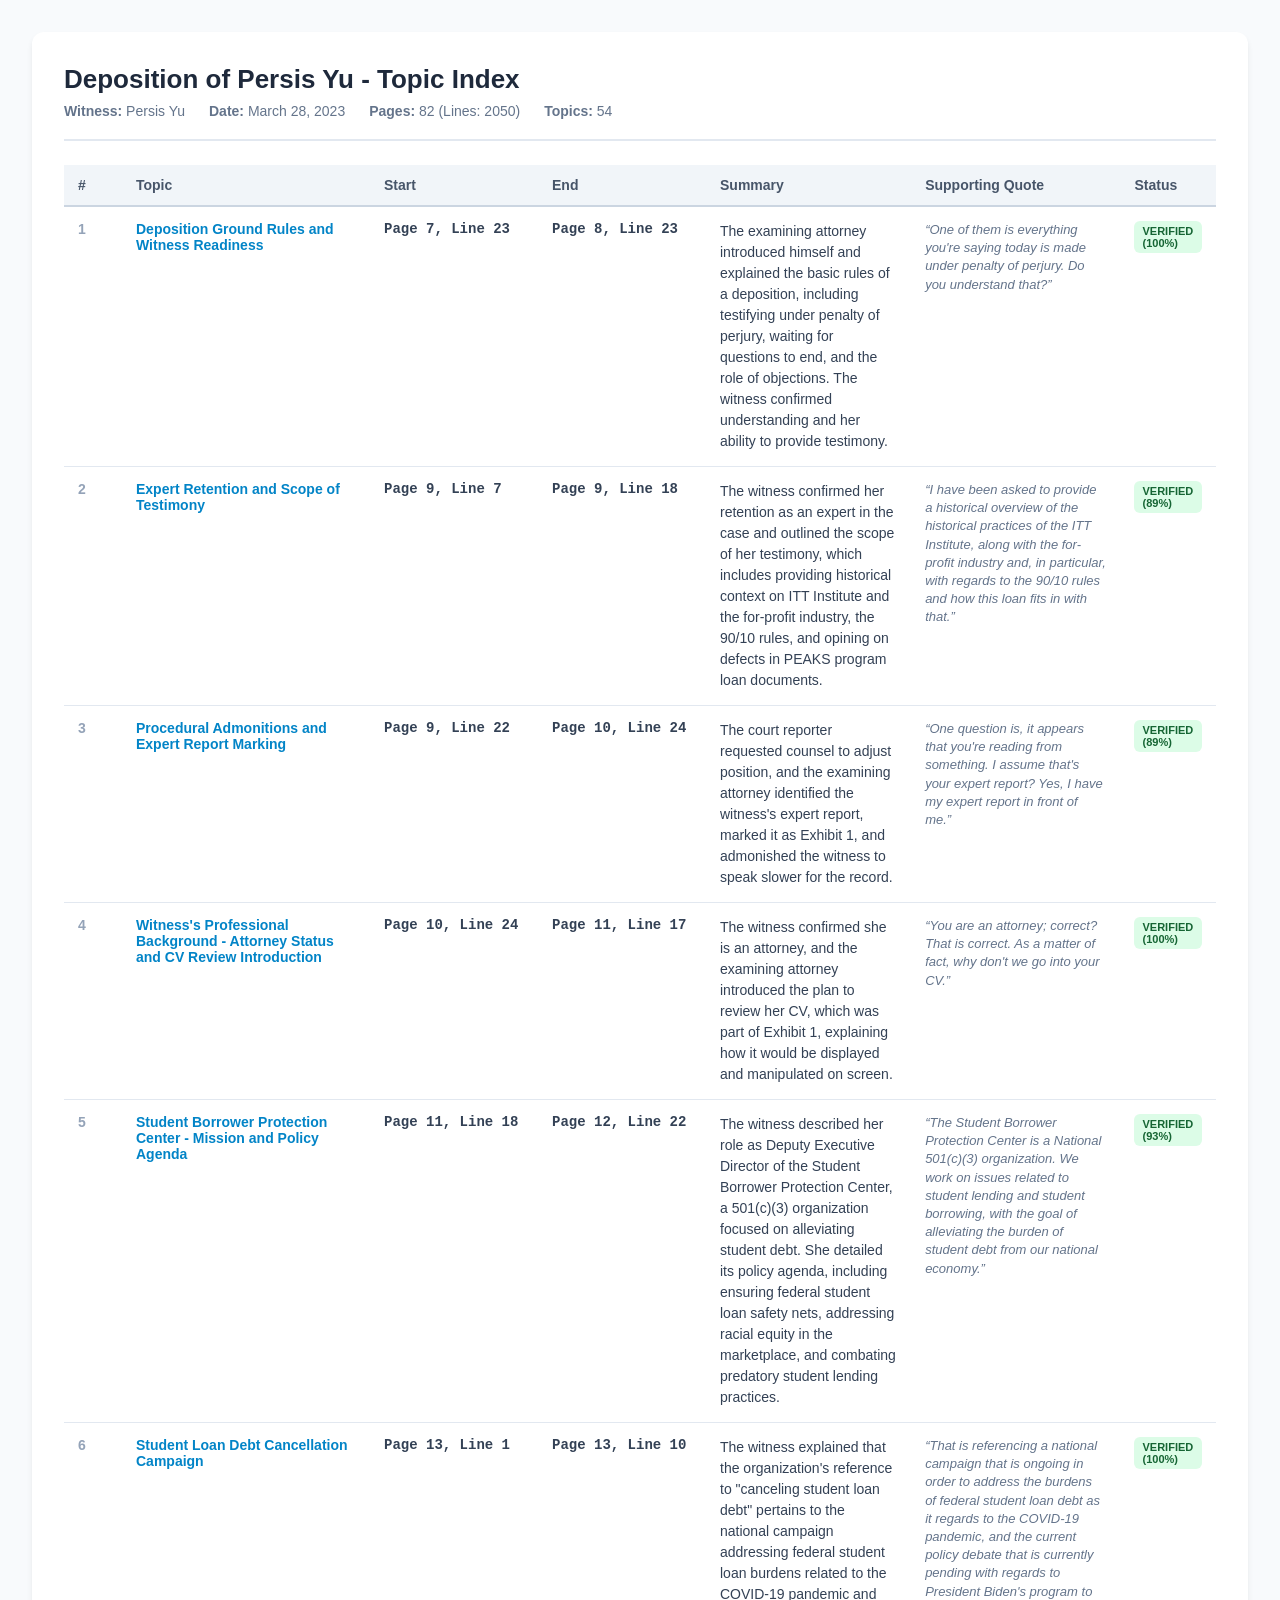
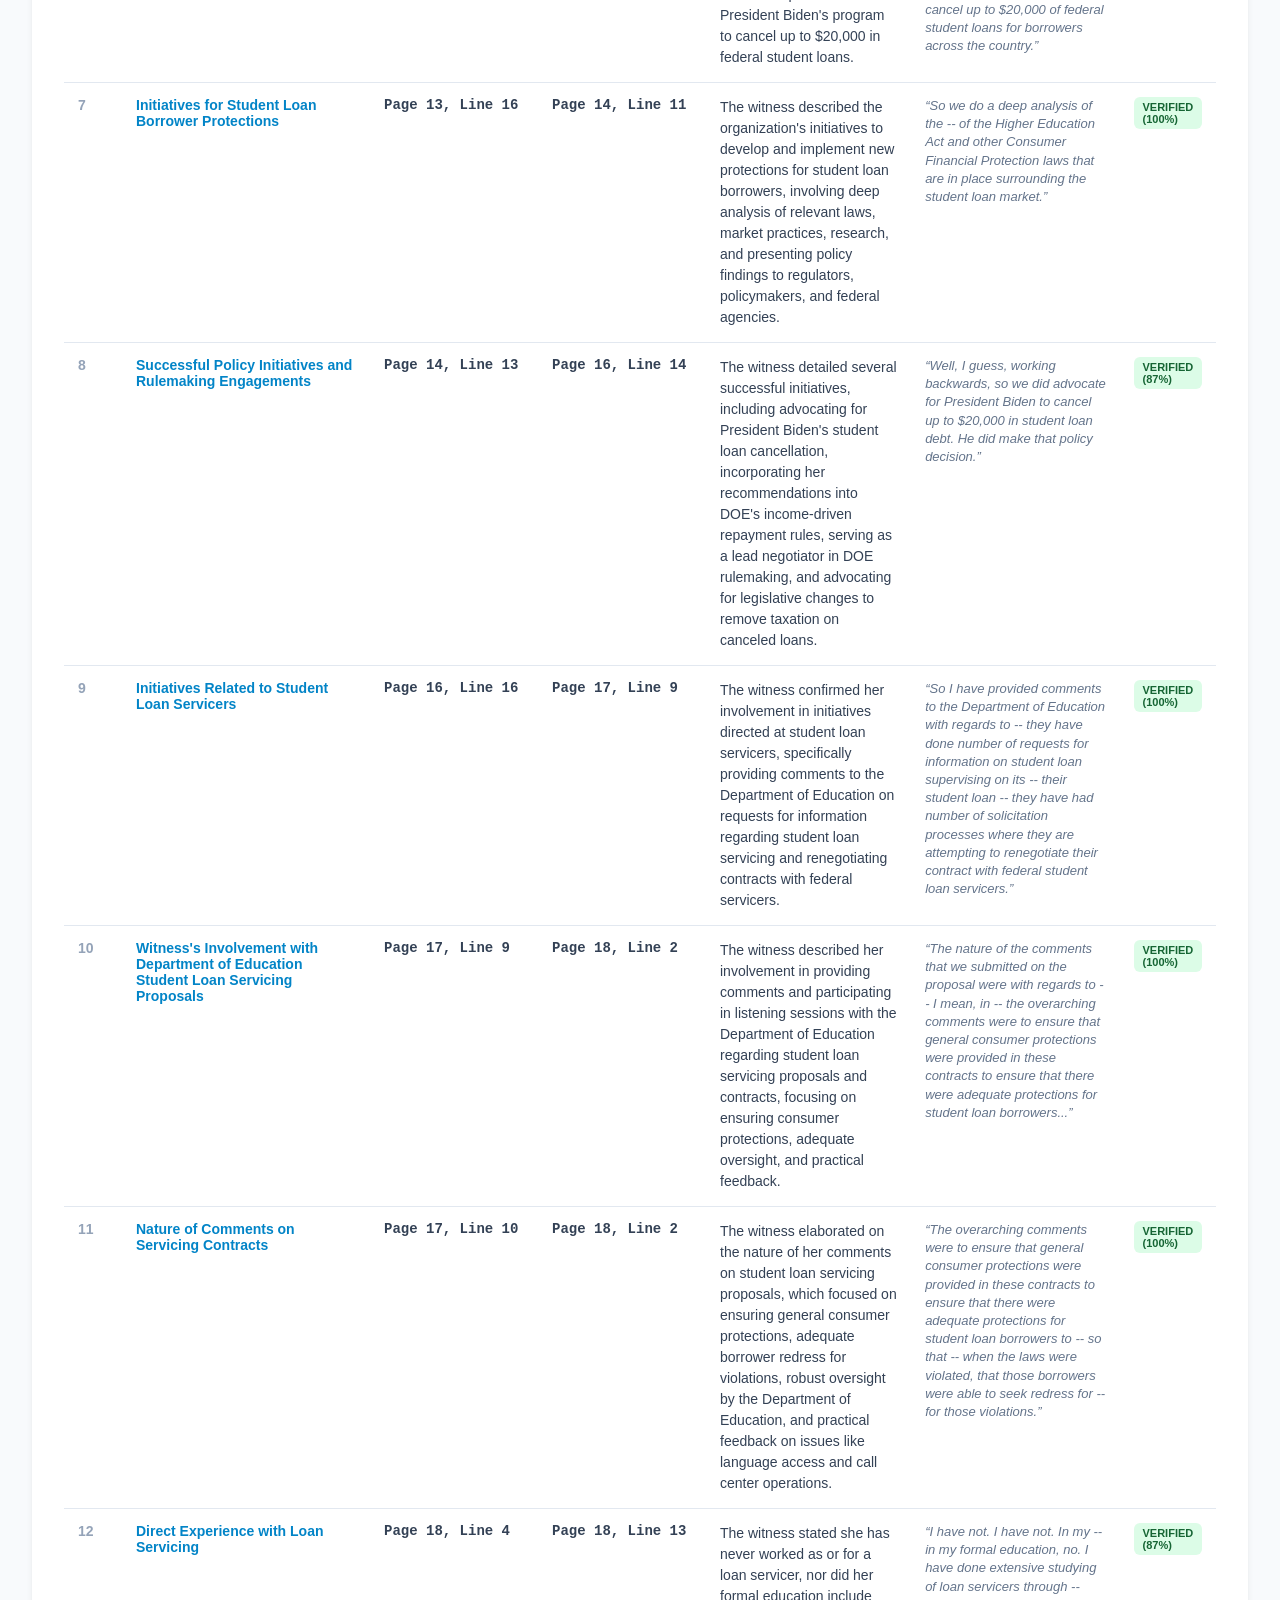
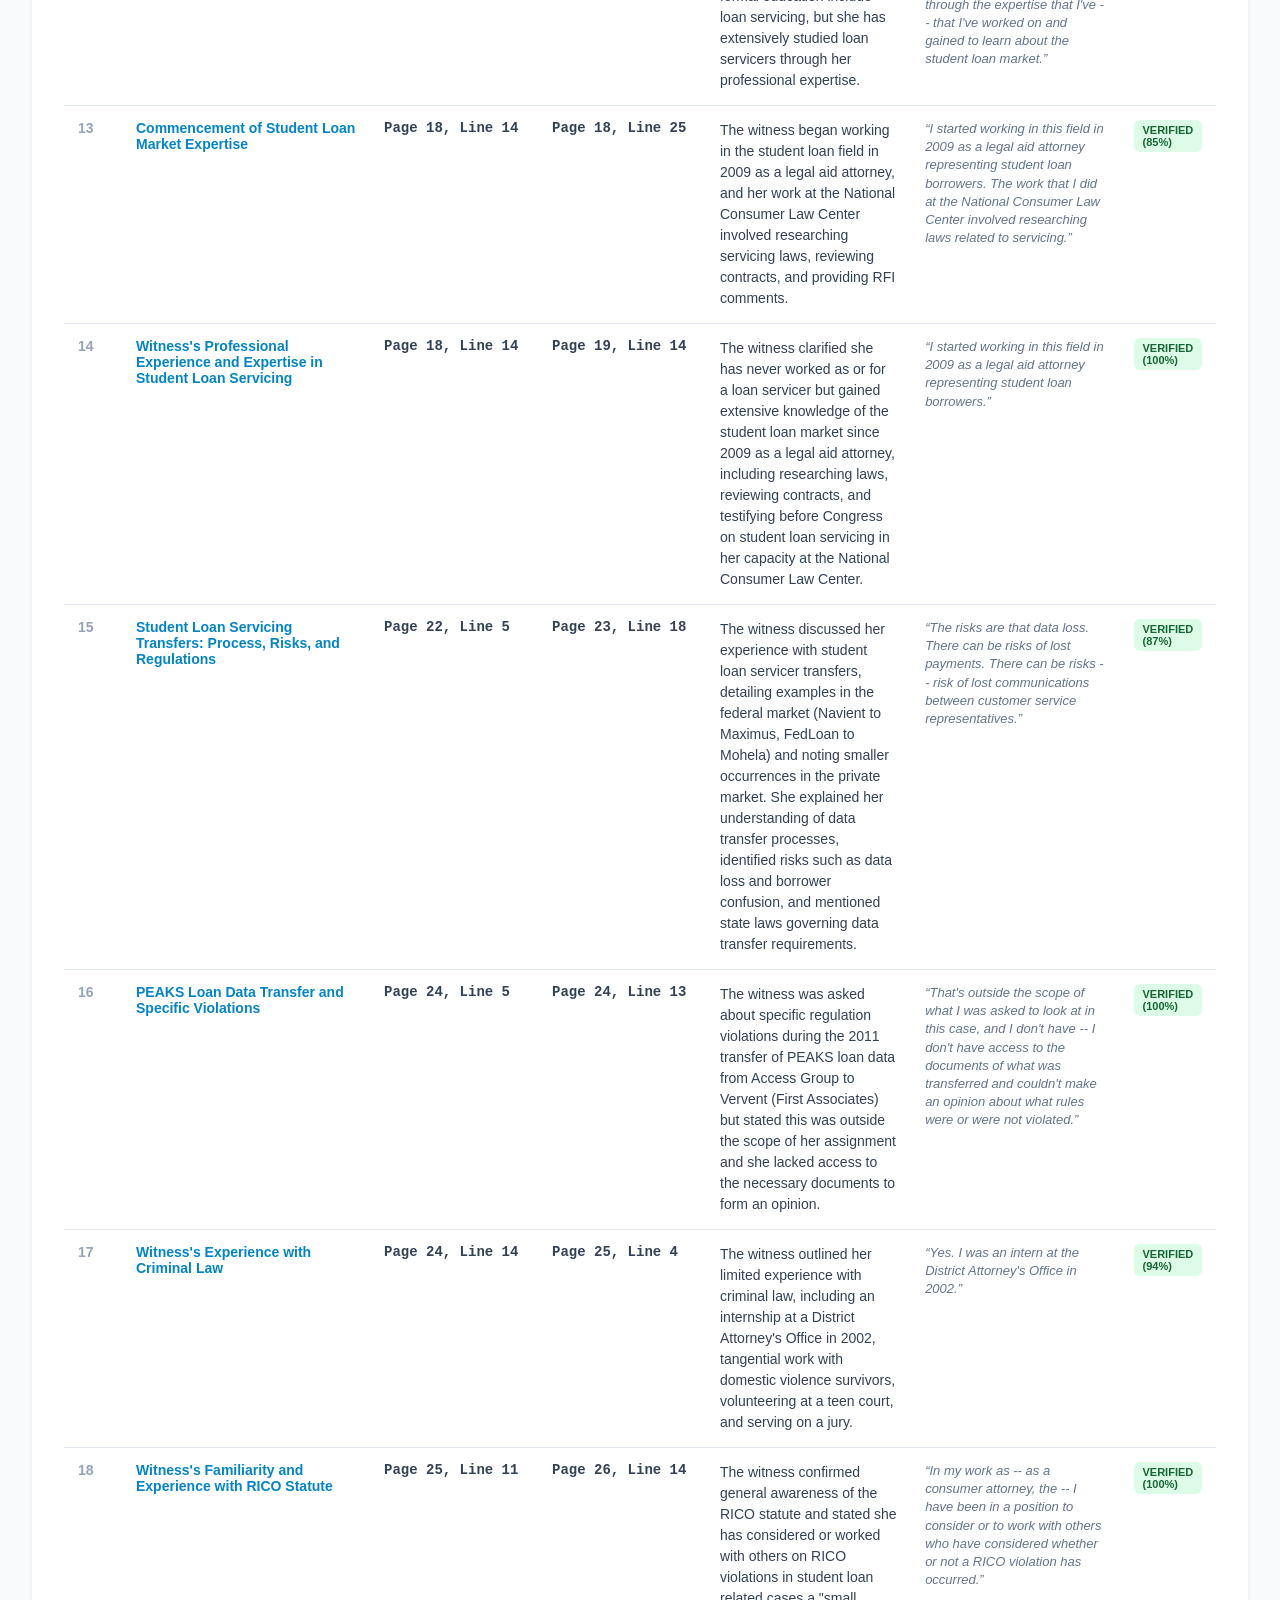
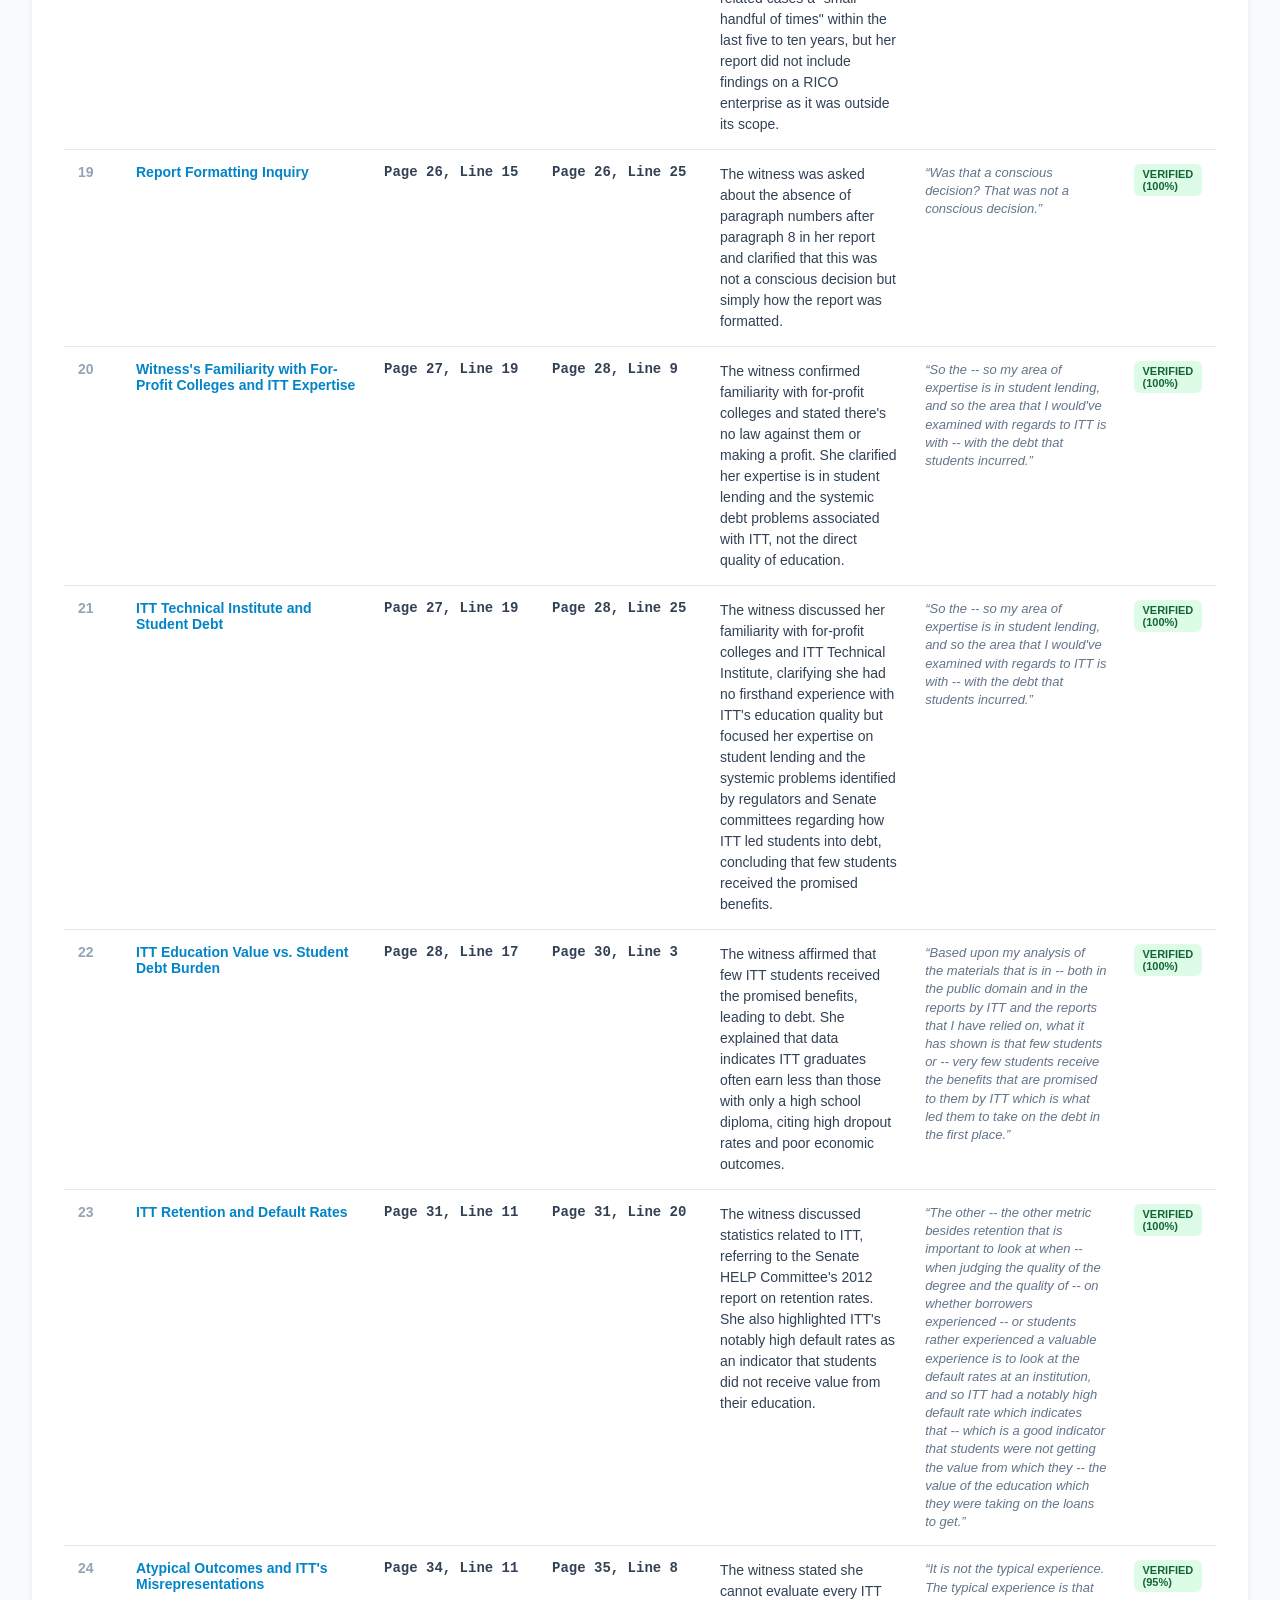
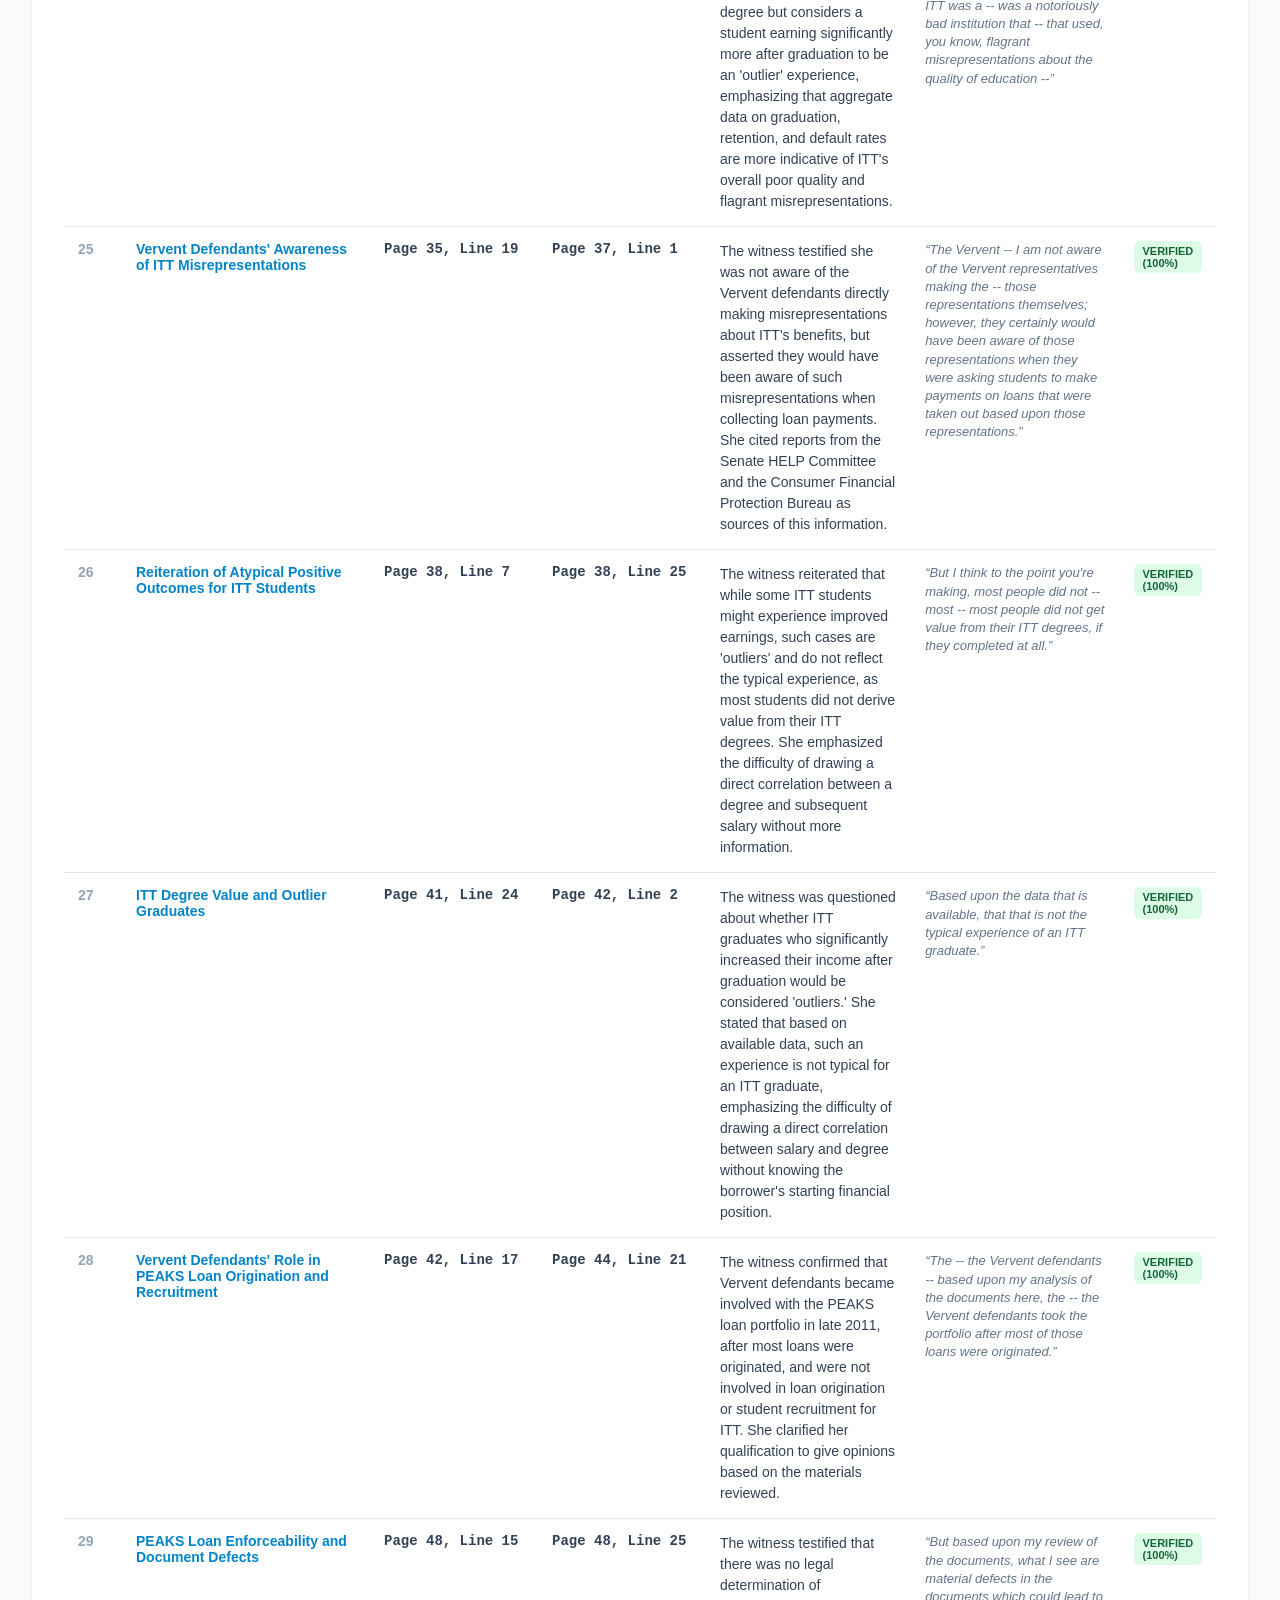
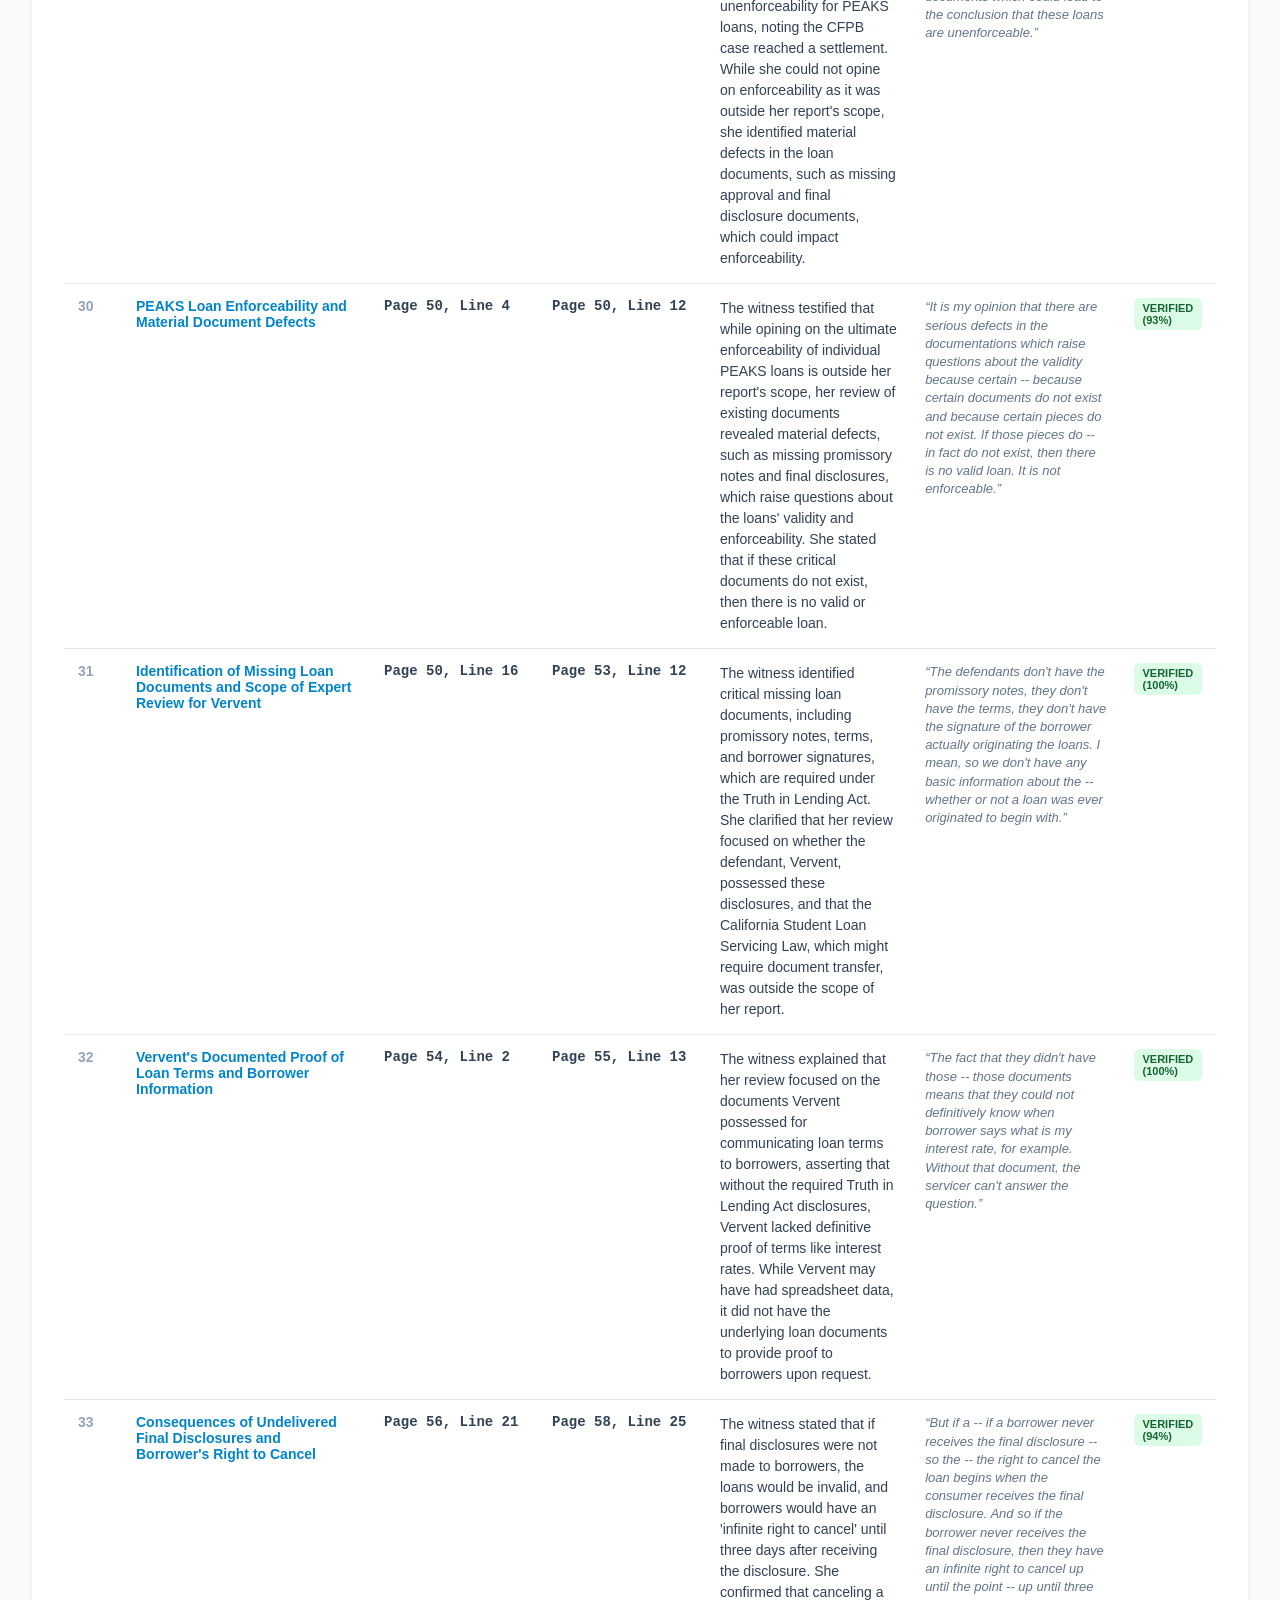
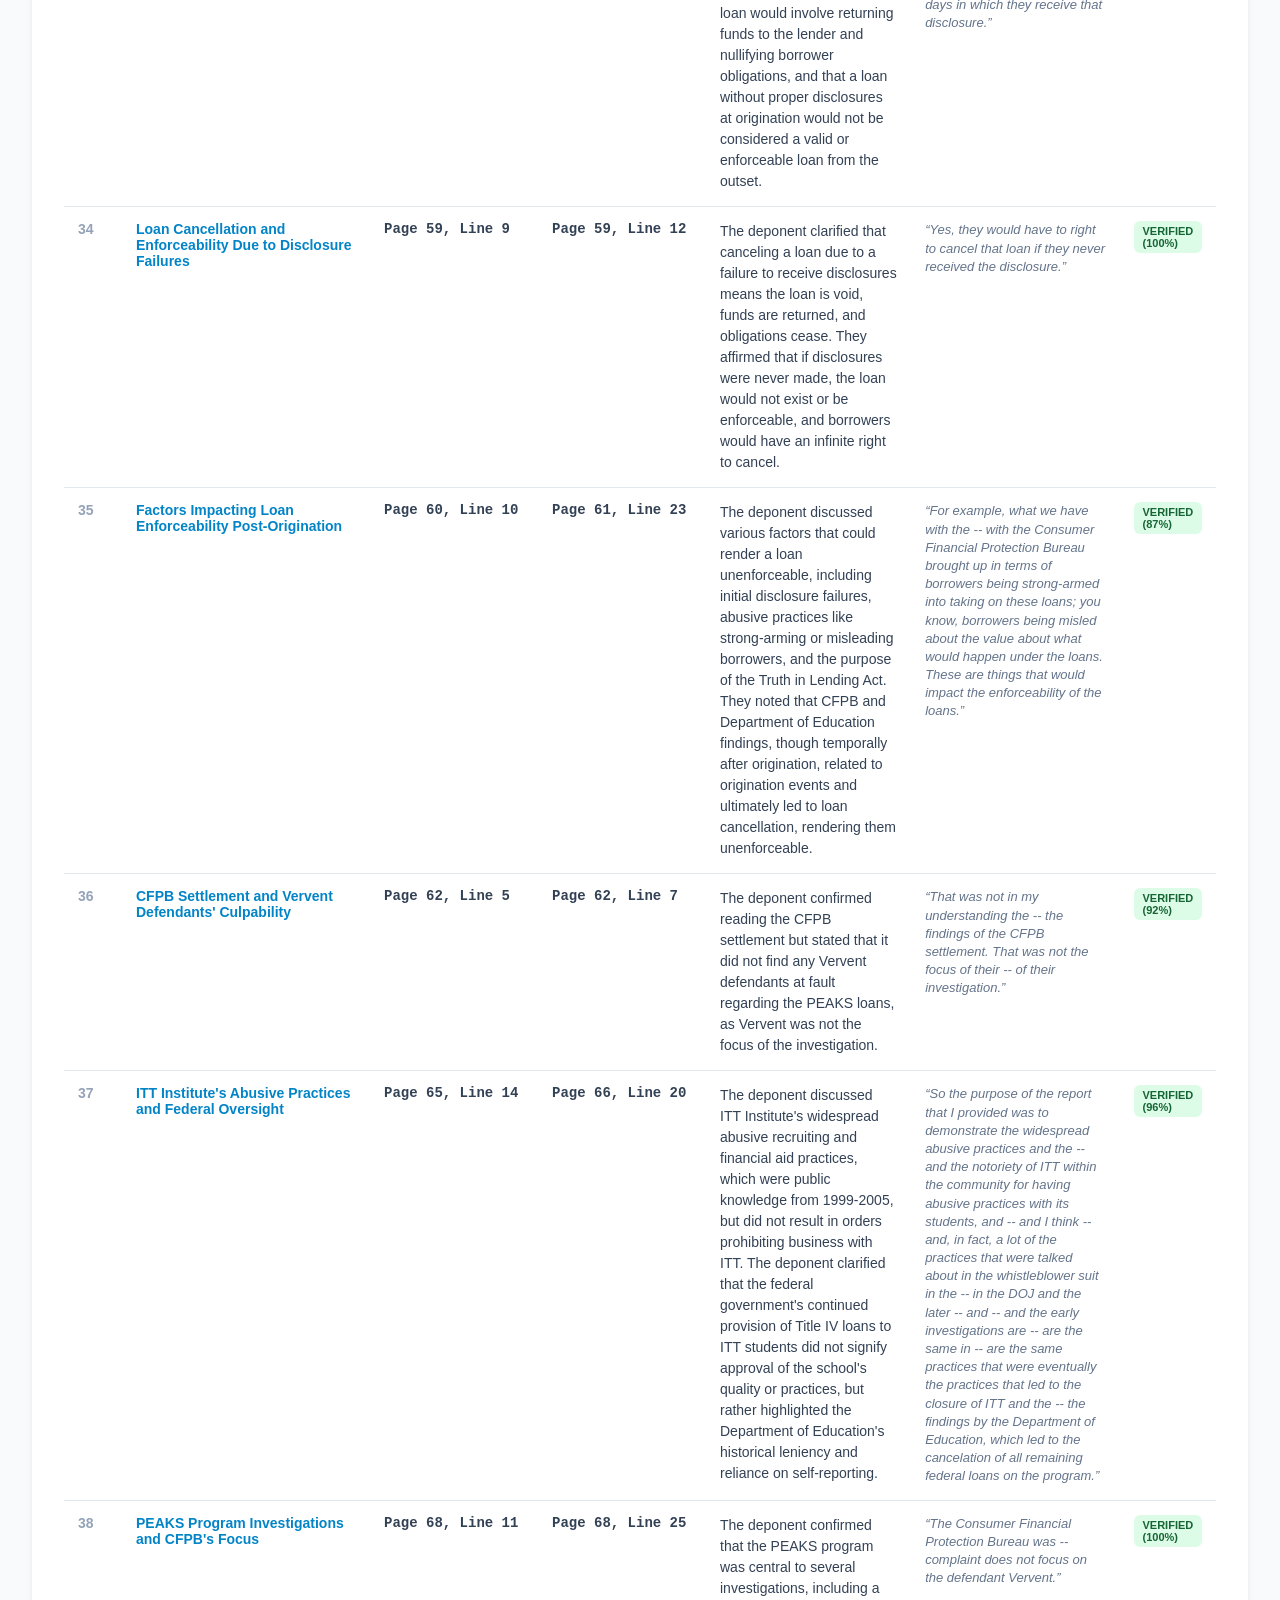
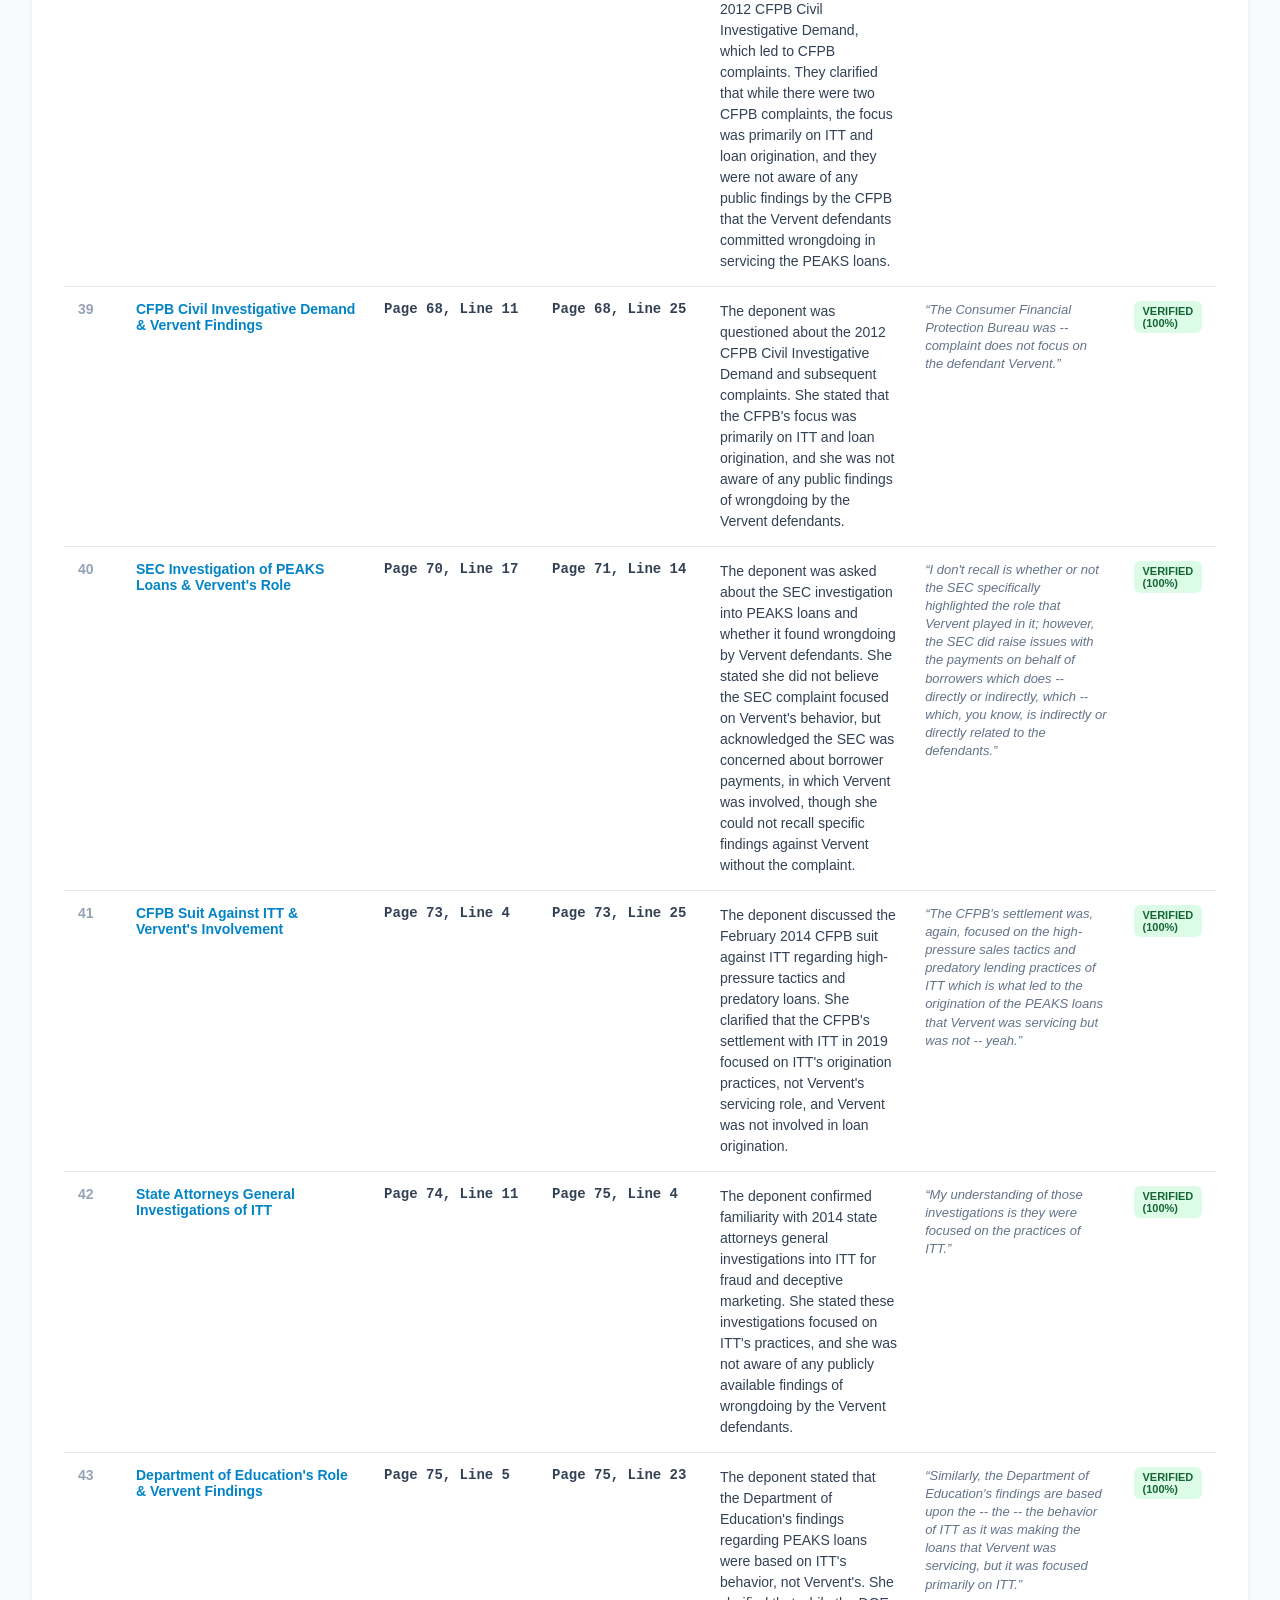
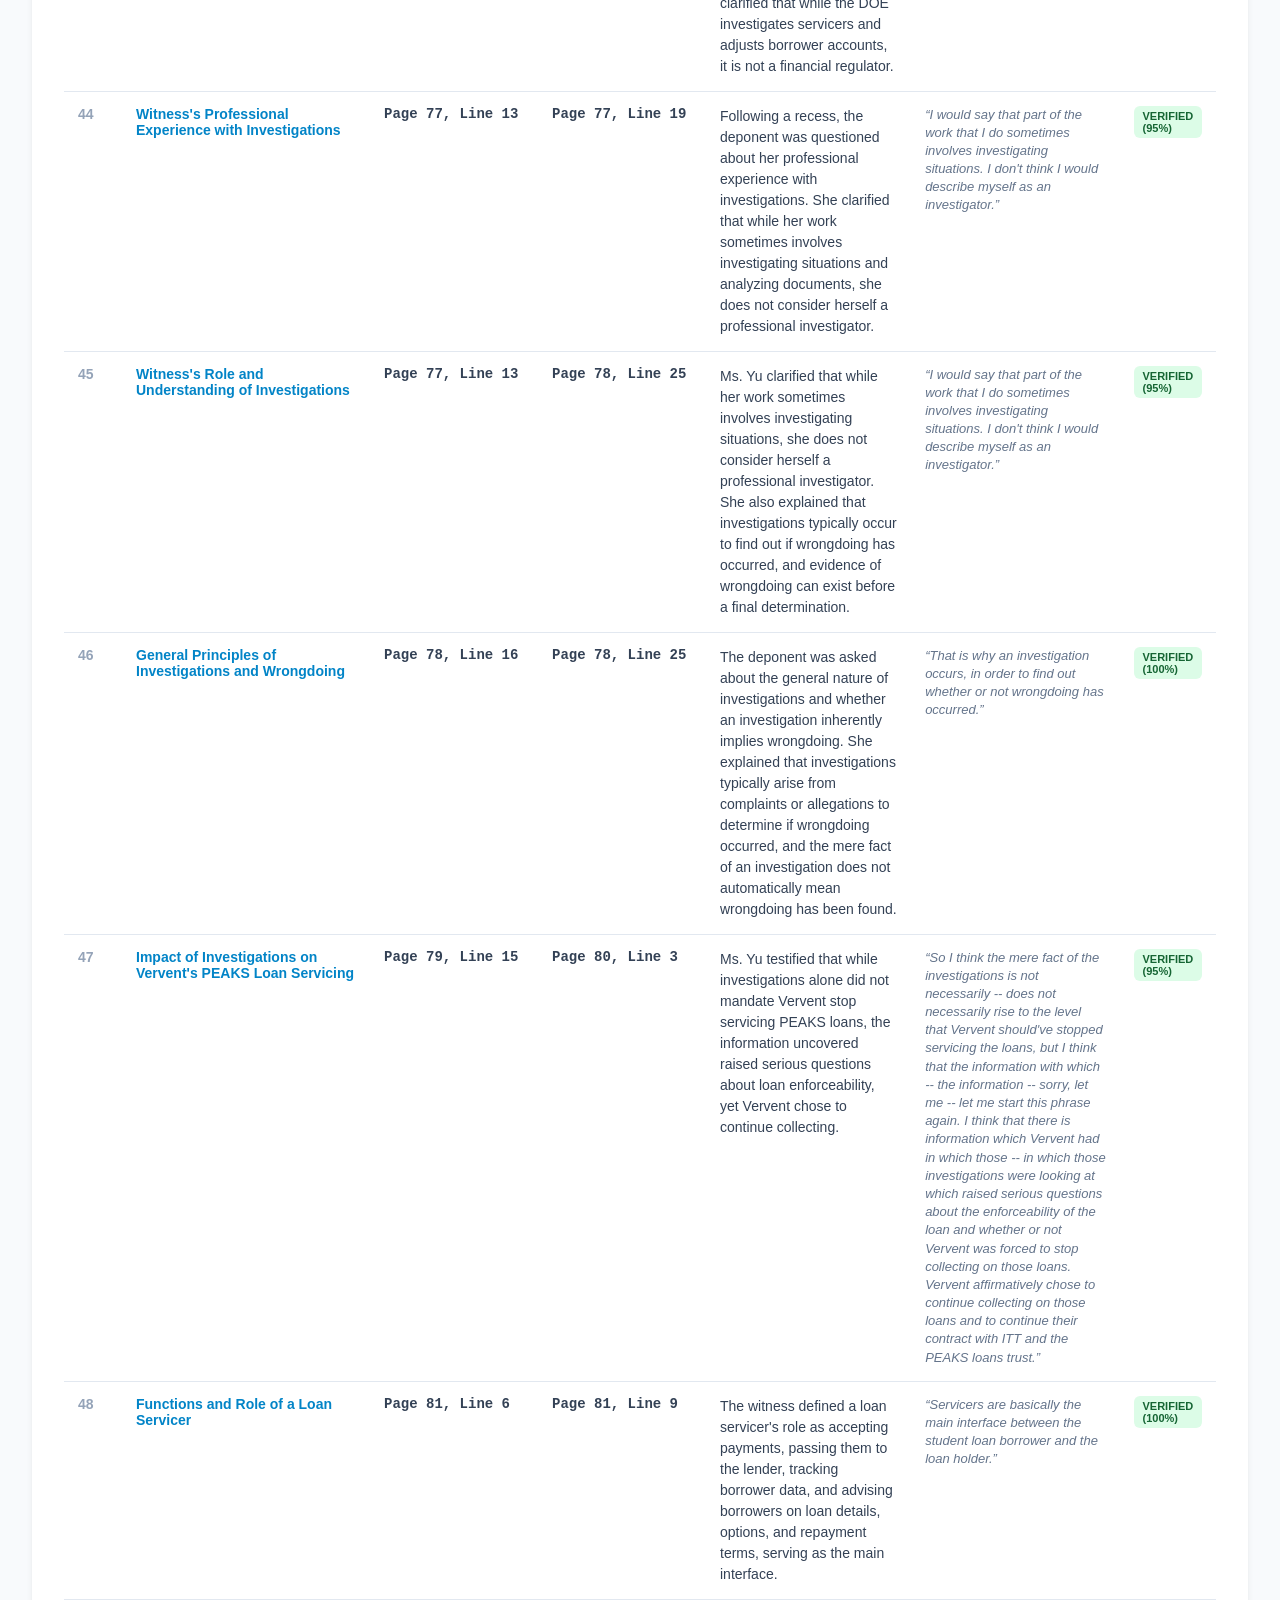
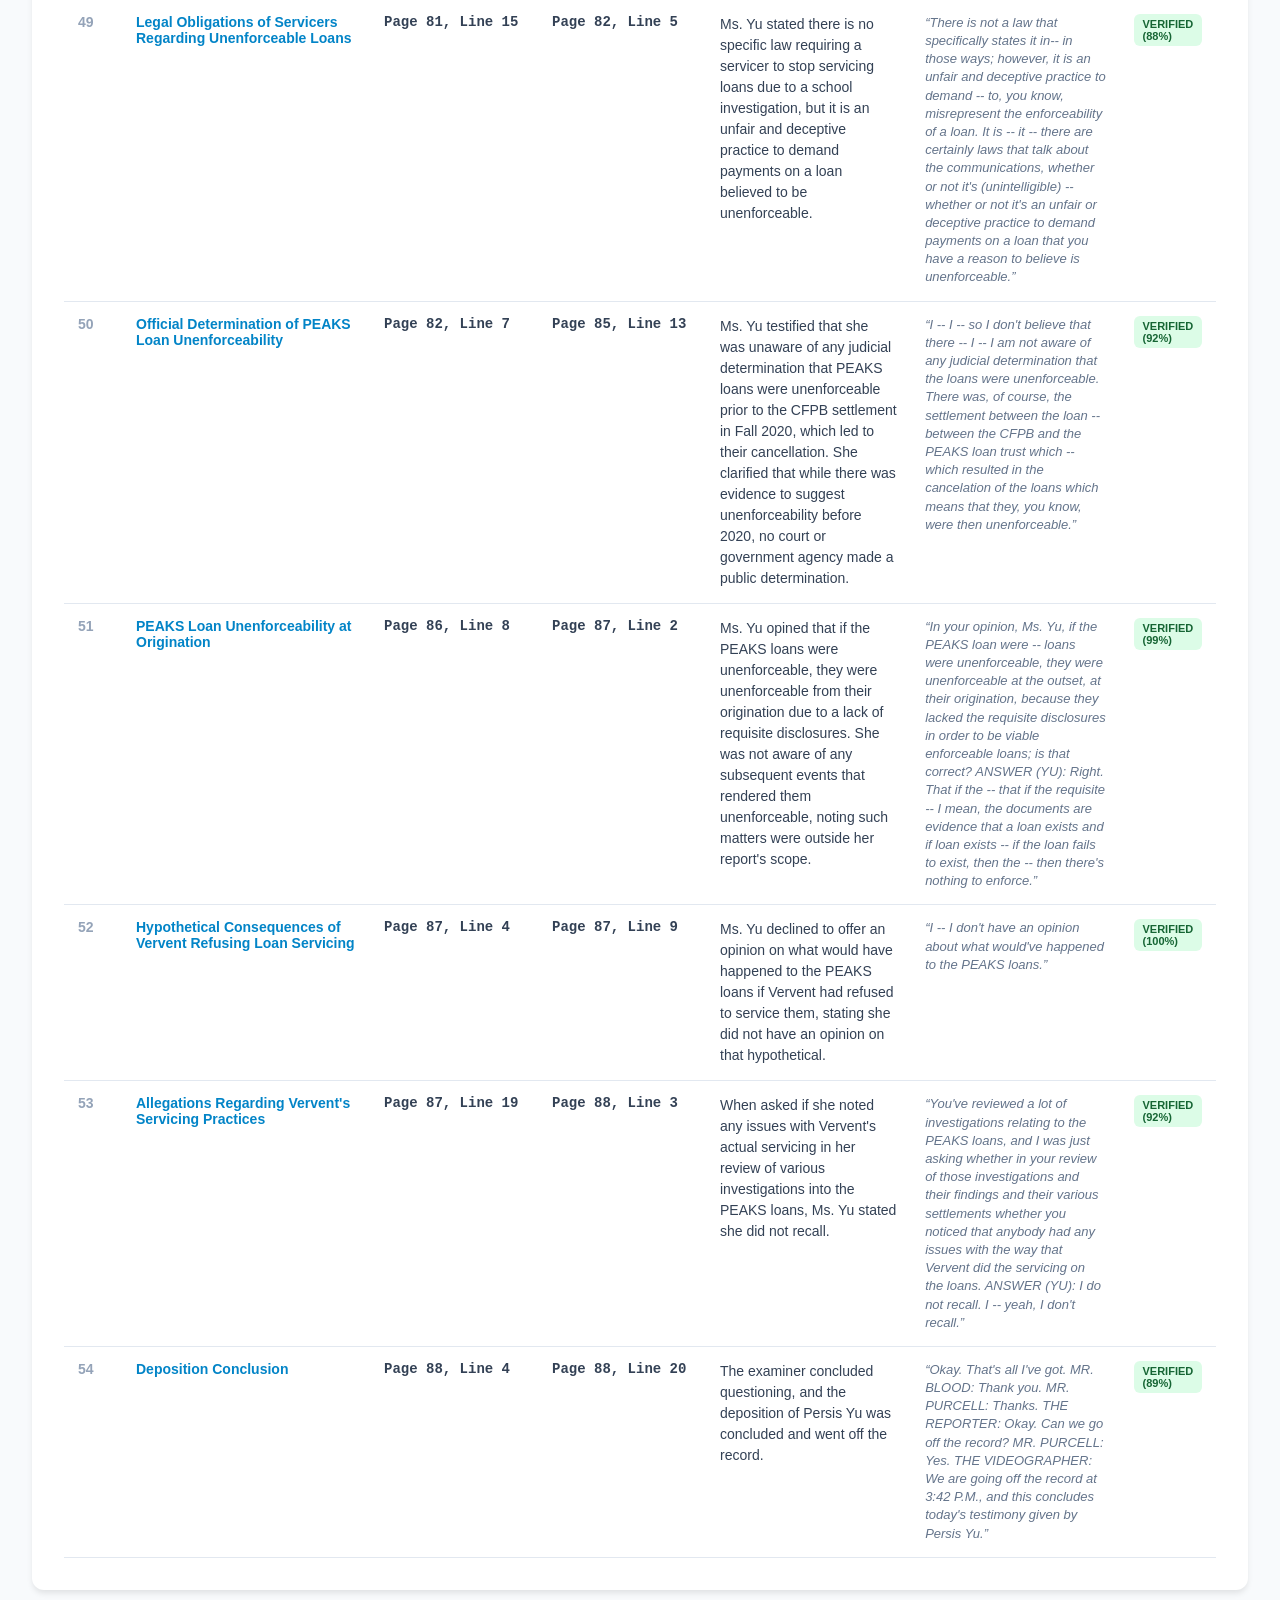
==== data/output/topic_index.html @ cbd12ea7 "feat(demo): add interactive web viewer, stability benchmark suite, and final documentation" ====
<!DOCTYPE html>
<html lang="en">
<head>
    <meta charset="UTF-8">
    <meta name="viewport" content="width=device-width, initial-scale=1.0">
    <title>Deposition of Persis Yu - Topic Index - Pinpo</title>
    <style>
        body {
            font-family: -apple-system, BlinkMacSystemFont, "Segoe UI", Roboto, Helvetica, Arial, sans-serif;
            background-color: #f8fafc;
            color: #0f172a;
            margin: 0;
            padding: 32px;
        }
        .container {
            max-width: 1300px;
            margin: 0 auto;
            background: #ffffff;
            padding: 32px;
            border-radius: 12px;
            box-shadow: 0 4px 6px -1px rgb(0 0 0 / 0.1);
        }
        header {
            border-bottom: 2px solid #e2e8f0;
            padding-bottom: 20px;
            margin-bottom: 24px;
        }
        h1 {
            margin: 0 0 8px 0;
            font-size: 26px;
            color: #1e293b;
        }
        .meta-bar {
            display: flex;
            gap: 24px;
            font-size: 14px;
            color: #64748b;
        }
        table {
            width: 100%;
            border-collapse: collapse;
            font-size: 14px;
            margin-top: 16px;
        }
        th {
            background: #f1f5f9;
            text-align: left;
            padding: 12px 14px;
            font-weight: 600;
            color: #475569;
            border-bottom: 2px solid #cbd5e1;
        }
        td {
            padding: 14px;
            border-bottom: 1px solid #e2e8f0;
            vertical-align: top;
        }
        tr:hover td {
            background-color: #f8fafc;
        }
        .num { color: #94a3b8; font-weight: bold; width: 30px; }
        .topic-name { color: #0284c7; width: 220px; }
        .coord { font-family: monospace; font-weight: 600; color: #334155; width: 140px; white-space: nowrap; }
        .summary { color: #334155; line-height: 1.5; }
        .quote { color: #64748b; font-style: italic; font-size: 13px; line-height: 1.4; }
        .badge {
            display: inline-block;
            padding: 4px 8px;
            border-radius: 6px;
            font-size: 11px;
            font-weight: 600;
            text-transform: uppercase;
        }
        .badge-verified { background: #dcfce7; color: #166534; }
        .badge-unverified { background: #fef3c7; color: #92400e; }
    </style>
</head>
<body>
    <div class="container">
        <header>
            <h1>Deposition of Persis Yu - Topic Index</h1>
            <div class="meta-bar">
                <div><strong>Witness:</strong> Persis Yu</div>
                <div><strong>Date:</strong> March 28, 2023</div>
                <div><strong>Pages:</strong> 82 (Lines: 2050)</div>
                <div><strong>Topics:</strong> 54</div>
            </div>
        </header>

        <table>
            <thead>
                <tr>
                    <th>#</th>
                    <th>Topic</th>
                    <th>Start</th>
                    <th>End</th>
                    <th>Summary</th>
                    <th>Supporting Quote</th>
                    <th>Status</th>
                </tr>
            </thead>
            <tbody>
                
            <tr>
                <td class="num">1</td>
                <td class="topic-name"><strong>Deposition Ground Rules and Witness Readiness</strong></td>
                <td class="coord">Page 7, Line 23</td>
                <td class="coord">Page 8, Line 23</td>
                <td class="summary">The examining attorney introduced himself and explained the basic rules of a deposition, including testifying under penalty of perjury, waiting for questions to end, and the role of objections. The witness confirmed understanding and her ability to provide testimony.</td>
                <td class="quote">“One of them is everything you're saying today is made under penalty of perjury. Do you understand that?”</td>
                <td><span class="badge badge-verified">Verified (100%)</span></td>
            </tr>
            
            <tr>
                <td class="num">2</td>
                <td class="topic-name"><strong>Expert Retention and Scope of Testimony</strong></td>
                <td class="coord">Page 9, Line 7</td>
                <td class="coord">Page 9, Line 18</td>
                <td class="summary">The witness confirmed her retention as an expert in the case and outlined the scope of her testimony, which includes providing historical context on ITT Institute and the for-profit industry, the 90/10 rules, and opining on defects in PEAKS program loan documents.</td>
                <td class="quote">“I have been asked to provide a historical overview of the historical practices of the ITT Institute, along with the for-profit industry and, in particular, with regards to the 90/10 rules and how this loan fits in with that.”</td>
                <td><span class="badge badge-verified">Verified (89%)</span></td>
            </tr>
            
            <tr>
                <td class="num">3</td>
                <td class="topic-name"><strong>Procedural Admonitions and Expert Report Marking</strong></td>
                <td class="coord">Page 9, Line 22</td>
                <td class="coord">Page 10, Line 24</td>
                <td class="summary">The court reporter requested counsel to adjust position, and the examining attorney identified the witness's expert report, marked it as Exhibit 1, and admonished the witness to speak slower for the record.</td>
                <td class="quote">“One question is, it appears that you're reading from something. I assume that's your expert report? Yes, I have my expert report in front of me.”</td>
                <td><span class="badge badge-verified">Verified (89%)</span></td>
            </tr>
            
            <tr>
                <td class="num">4</td>
                <td class="topic-name"><strong>Witness's Professional Background - Attorney Status and CV Review Introduction</strong></td>
                <td class="coord">Page 10, Line 24</td>
                <td class="coord">Page 11, Line 17</td>
                <td class="summary">The witness confirmed she is an attorney, and the examining attorney introduced the plan to review her CV, which was part of Exhibit 1, explaining how it would be displayed and manipulated on screen.</td>
                <td class="quote">“You are an attorney; correct? That is correct. As a matter of fact, why don't we go into your CV.”</td>
                <td><span class="badge badge-verified">Verified (100%)</span></td>
            </tr>
            
            <tr>
                <td class="num">5</td>
                <td class="topic-name"><strong>Student Borrower Protection Center - Mission and Policy Agenda</strong></td>
                <td class="coord">Page 11, Line 18</td>
                <td class="coord">Page 12, Line 22</td>
                <td class="summary">The witness described her role as Deputy Executive Director of the Student Borrower Protection Center, a 501(c)(3) organization focused on alleviating student debt. She detailed its policy agenda, including ensuring federal student loan safety nets, addressing racial equity in the marketplace, and combating predatory student lending practices.</td>
                <td class="quote">“The Student Borrower Protection Center is a National 501(c)(3) organization. We work on issues related to student lending and student borrowing, with the goal of alleviating the burden of student debt from our national economy.”</td>
                <td><span class="badge badge-verified">Verified (93%)</span></td>
            </tr>
            
            <tr>
                <td class="num">6</td>
                <td class="topic-name"><strong>Student Loan Debt Cancellation Campaign</strong></td>
                <td class="coord">Page 13, Line 1</td>
                <td class="coord">Page 13, Line 10</td>
                <td class="summary">The witness explained that the organization's reference to "canceling student loan debt" pertains to the national campaign addressing federal student loan burdens related to the COVID-19 pandemic and President Biden's program to cancel up to $20,000 in federal student loans.</td>
                <td class="quote">“That is referencing a national campaign that is ongoing in order to address the burdens of federal student loan debt as it regards to the COVID-19 pandemic, and the current policy debate that is currently pending with regards to President Biden's program to cancel up to $20,000 of federal student loans for borrowers across the country.”</td>
                <td><span class="badge badge-verified">Verified (100%)</span></td>
            </tr>
            
            <tr>
                <td class="num">7</td>
                <td class="topic-name"><strong>Initiatives for Student Loan Borrower Protections</strong></td>
                <td class="coord">Page 13, Line 16</td>
                <td class="coord">Page 14, Line 11</td>
                <td class="summary">The witness described the organization's initiatives to develop and implement new protections for student loan borrowers, involving deep analysis of relevant laws, market practices, research, and presenting policy findings to regulators, policymakers, and federal agencies.</td>
                <td class="quote">“So we do a deep analysis of the -- of the Higher Education Act and other Consumer Financial Protection laws that are in place surrounding the student loan market.”</td>
                <td><span class="badge badge-verified">Verified (100%)</span></td>
            </tr>
            
            <tr>
                <td class="num">8</td>
                <td class="topic-name"><strong>Successful Policy Initiatives and Rulemaking Engagements</strong></td>
                <td class="coord">Page 14, Line 13</td>
                <td class="coord">Page 16, Line 14</td>
                <td class="summary">The witness detailed several successful initiatives, including advocating for President Biden's student loan cancellation, incorporating her recommendations into DOE's income-driven repayment rules, serving as a lead negotiator in DOE rulemaking, and advocating for legislative changes to remove taxation on canceled loans.</td>
                <td class="quote">“Well, I guess, working backwards, so we did advocate for President Biden to cancel up to $20,000 in student loan debt. He did make that policy decision.”</td>
                <td><span class="badge badge-verified">Verified (87%)</span></td>
            </tr>
            
            <tr>
                <td class="num">9</td>
                <td class="topic-name"><strong>Initiatives Related to Student Loan Servicers</strong></td>
                <td class="coord">Page 16, Line 16</td>
                <td class="coord">Page 17, Line 9</td>
                <td class="summary">The witness confirmed her involvement in initiatives directed at student loan servicers, specifically providing comments to the Department of Education on requests for information regarding student loan servicing and renegotiating contracts with federal servicers.</td>
                <td class="quote">“So I have provided comments to the Department of Education with regards to -- they have done number of requests for information on student loan supervising on its -- their student loan -- they have had number of solicitation processes where they are attempting to renegotiate their contract with federal student loan servicers.”</td>
                <td><span class="badge badge-verified">Verified (100%)</span></td>
            </tr>
            
            <tr>
                <td class="num">10</td>
                <td class="topic-name"><strong>Witness's Involvement with Department of Education Student Loan Servicing Proposals</strong></td>
                <td class="coord">Page 17, Line 9</td>
                <td class="coord">Page 18, Line 2</td>
                <td class="summary">The witness described her involvement in providing comments and participating in listening sessions with the Department of Education regarding student loan servicing proposals and contracts, focusing on ensuring consumer protections, adequate oversight, and practical feedback.</td>
                <td class="quote">“The nature of the comments that we submitted on the proposal were with regards to -- I mean, in -- the overarching comments were to ensure that general consumer protections were provided in these contracts to ensure that there were adequate protections for student loan borrowers...”</td>
                <td><span class="badge badge-verified">Verified (100%)</span></td>
            </tr>
            
            <tr>
                <td class="num">11</td>
                <td class="topic-name"><strong>Nature of Comments on Servicing Contracts</strong></td>
                <td class="coord">Page 17, Line 10</td>
                <td class="coord">Page 18, Line 2</td>
                <td class="summary">The witness elaborated on the nature of her comments on student loan servicing proposals, which focused on ensuring general consumer protections, adequate borrower redress for violations, robust oversight by the Department of Education, and practical feedback on issues like language access and call center operations.</td>
                <td class="quote">“The overarching comments were to ensure that general consumer protections were provided in these contracts to ensure that there were adequate protections for student loan borrowers to -- so that -- when the laws were violated, that those borrowers were able to seek redress for -- for those violations.”</td>
                <td><span class="badge badge-verified">Verified (100%)</span></td>
            </tr>
            
            <tr>
                <td class="num">12</td>
                <td class="topic-name"><strong>Direct Experience with Loan Servicing</strong></td>
                <td class="coord">Page 18, Line 4</td>
                <td class="coord">Page 18, Line 13</td>
                <td class="summary">The witness stated she has never worked as or for a loan servicer, nor did her formal education include loan servicing, but she has extensively studied loan servicers through her professional expertise.</td>
                <td class="quote">“I have not. I have not. In my -- in my formal education, no. I have done extensive studying of loan servicers through -- through the expertise that I've -- that I've worked on and gained to learn about the student loan market.”</td>
                <td><span class="badge badge-verified">Verified (87%)</span></td>
            </tr>
            
            <tr>
                <td class="num">13</td>
                <td class="topic-name"><strong>Commencement of Student Loan Market Expertise</strong></td>
                <td class="coord">Page 18, Line 14</td>
                <td class="coord">Page 18, Line 25</td>
                <td class="summary">The witness began working in the student loan field in 2009 as a legal aid attorney, and her work at the National Consumer Law Center involved researching servicing laws, reviewing contracts, and providing RFI comments.</td>
                <td class="quote">“I started working in this field in 2009 as a legal aid attorney representing student loan borrowers. The work that I did at the National Consumer Law Center involved researching laws related to servicing.”</td>
                <td><span class="badge badge-verified">Verified (85%)</span></td>
            </tr>
            
            <tr>
                <td class="num">14</td>
                <td class="topic-name"><strong>Witness's Professional Experience and Expertise in Student Loan Servicing</strong></td>
                <td class="coord">Page 18, Line 14</td>
                <td class="coord">Page 19, Line 14</td>
                <td class="summary">The witness clarified she has never worked as or for a loan servicer but gained extensive knowledge of the student loan market since 2009 as a legal aid attorney, including researching laws, reviewing contracts, and testifying before Congress on student loan servicing in her capacity at the National Consumer Law Center.</td>
                <td class="quote">“I started working in this field in 2009 as a legal aid attorney representing student loan borrowers.”</td>
                <td><span class="badge badge-verified">Verified (100%)</span></td>
            </tr>
            
            <tr>
                <td class="num">15</td>
                <td class="topic-name"><strong>Student Loan Servicing Transfers: Process, Risks, and Regulations</strong></td>
                <td class="coord">Page 22, Line 5</td>
                <td class="coord">Page 23, Line 18</td>
                <td class="summary">The witness discussed her experience with student loan servicer transfers, detailing examples in the federal market (Navient to Maximus, FedLoan to Mohela) and noting smaller occurrences in the private market. She explained her understanding of data transfer processes, identified risks such as data loss and borrower confusion, and mentioned state laws governing data transfer requirements.</td>
                <td class="quote">“The risks are that data loss. There can be risks of lost payments. There can be risks -- risk of lost communications between customer service representatives.”</td>
                <td><span class="badge badge-verified">Verified (87%)</span></td>
            </tr>
            
            <tr>
                <td class="num">16</td>
                <td class="topic-name"><strong>PEAKS Loan Data Transfer and Specific Violations</strong></td>
                <td class="coord">Page 24, Line 5</td>
                <td class="coord">Page 24, Line 13</td>
                <td class="summary">The witness was asked about specific regulation violations during the 2011 transfer of PEAKS loan data from Access Group to Vervent (First Associates) but stated this was outside the scope of her assignment and she lacked access to the necessary documents to form an opinion.</td>
                <td class="quote">“That's outside the scope of what I was asked to look at in this case, and I don't have -- I don't have access to the documents of what was transferred and couldn't make an opinion about what rules were or were not violated.”</td>
                <td><span class="badge badge-verified">Verified (100%)</span></td>
            </tr>
            
            <tr>
                <td class="num">17</td>
                <td class="topic-name"><strong>Witness's Experience with Criminal Law</strong></td>
                <td class="coord">Page 24, Line 14</td>
                <td class="coord">Page 25, Line 4</td>
                <td class="summary">The witness outlined her limited experience with criminal law, including an internship at a District Attorney's Office in 2002, tangential work with domestic violence survivors, volunteering at a teen court, and serving on a jury.</td>
                <td class="quote">“Yes. I was an intern at the District Attorney's Office in 2002.”</td>
                <td><span class="badge badge-verified">Verified (94%)</span></td>
            </tr>
            
            <tr>
                <td class="num">18</td>
                <td class="topic-name"><strong>Witness's Familiarity and Experience with RICO Statute</strong></td>
                <td class="coord">Page 25, Line 11</td>
                <td class="coord">Page 26, Line 14</td>
                <td class="summary">The witness confirmed general awareness of the RICO statute and stated she has considered or worked with others on RICO violations in student loan related cases a "small handful of times" within the last five to ten years, but her report did not include findings on a RICO enterprise as it was outside its scope.</td>
                <td class="quote">“In my work as -- as a consumer attorney, the -- I have been in a position to consider or to work with others who have considered whether or not a RICO violation has occurred.”</td>
                <td><span class="badge badge-verified">Verified (100%)</span></td>
            </tr>
            
            <tr>
                <td class="num">19</td>
                <td class="topic-name"><strong>Report Formatting Inquiry</strong></td>
                <td class="coord">Page 26, Line 15</td>
                <td class="coord">Page 26, Line 25</td>
                <td class="summary">The witness was asked about the absence of paragraph numbers after paragraph 8 in her report and clarified that this was not a conscious decision but simply how the report was formatted.</td>
                <td class="quote">“Was that a conscious decision? That was not a conscious decision.”</td>
                <td><span class="badge badge-verified">Verified (100%)</span></td>
            </tr>
            
            <tr>
                <td class="num">20</td>
                <td class="topic-name"><strong>Witness's Familiarity with For-Profit Colleges and ITT Expertise</strong></td>
                <td class="coord">Page 27, Line 19</td>
                <td class="coord">Page 28, Line 9</td>
                <td class="summary">The witness confirmed familiarity with for-profit colleges and stated there's no law against them or making a profit. She clarified her expertise is in student lending and the systemic debt problems associated with ITT, not the direct quality of education.</td>
                <td class="quote">“So the -- so my area of expertise is in student lending, and so the area that I would've examined with regards to ITT is with -- with the debt that students incurred.”</td>
                <td><span class="badge badge-verified">Verified (100%)</span></td>
            </tr>
            
            <tr>
                <td class="num">21</td>
                <td class="topic-name"><strong>ITT Technical Institute and Student Debt</strong></td>
                <td class="coord">Page 27, Line 19</td>
                <td class="coord">Page 28, Line 25</td>
                <td class="summary">The witness discussed her familiarity with for-profit colleges and ITT Technical Institute, clarifying she had no firsthand experience with ITT's education quality but focused her expertise on student lending and the systemic problems identified by regulators and Senate committees regarding how ITT led students into debt, concluding that few students received the promised benefits.</td>
                <td class="quote">“So the -- so my area of expertise is in student lending, and so the area that I would've examined with regards to ITT is with -- with the debt that students incurred.”</td>
                <td><span class="badge badge-verified">Verified (100%)</span></td>
            </tr>
            
            <tr>
                <td class="num">22</td>
                <td class="topic-name"><strong>ITT Education Value vs. Student Debt Burden</strong></td>
                <td class="coord">Page 28, Line 17</td>
                <td class="coord">Page 30, Line 3</td>
                <td class="summary">The witness affirmed that few ITT students received the promised benefits, leading to debt. She explained that data indicates ITT graduates often earn less than those with only a high school diploma, citing high dropout rates and poor economic outcomes.</td>
                <td class="quote">“Based upon my analysis of the materials that is in -- both in the public domain and in the reports by ITT and the reports that I have relied on, what it has shown is that few students or -- very few students receive the benefits that are promised to them by ITT which is what led them to take on the debt in the first place.”</td>
                <td><span class="badge badge-verified">Verified (100%)</span></td>
            </tr>
            
            <tr>
                <td class="num">23</td>
                <td class="topic-name"><strong>ITT Retention and Default Rates</strong></td>
                <td class="coord">Page 31, Line 11</td>
                <td class="coord">Page 31, Line 20</td>
                <td class="summary">The witness discussed statistics related to ITT, referring to the Senate HELP Committee's 2012 report on retention rates. She also highlighted ITT's notably high default rates as an indicator that students did not receive value from their education.</td>
                <td class="quote">“The other -- the other metric besides retention that is important to look at when -- when judging the quality of the degree and the quality of -- on whether borrowers experienced -- or students rather experienced a valuable experience is to look at the default rates at an institution, and so ITT had a notably high default rate which indicates that -- which is a good indicator that students were not getting the value from which they -- the value of the education which they were taking on the loans to get.”</td>
                <td><span class="badge badge-verified">Verified (100%)</span></td>
            </tr>
            
            <tr>
                <td class="num">24</td>
                <td class="topic-name"><strong>Atypical Outcomes and ITT's Misrepresentations</strong></td>
                <td class="coord">Page 34, Line 11</td>
                <td class="coord">Page 35, Line 8</td>
                <td class="summary">The witness stated she cannot evaluate every ITT degree but considers a student earning significantly more after graduation to be an 'outlier' experience, emphasizing that aggregate data on graduation, retention, and default rates are more indicative of ITT's overall poor quality and flagrant misrepresentations.</td>
                <td class="quote">“It is not the typical experience. The typical experience is that ITT was a -- was a notoriously bad institution that -- that used, you know, flagrant misrepresentations about the quality of education --”</td>
                <td><span class="badge badge-verified">Verified (95%)</span></td>
            </tr>
            
            <tr>
                <td class="num">25</td>
                <td class="topic-name"><strong>Vervent Defendants' Awareness of ITT Misrepresentations</strong></td>
                <td class="coord">Page 35, Line 19</td>
                <td class="coord">Page 37, Line 1</td>
                <td class="summary">The witness testified she was not aware of the Vervent defendants directly making misrepresentations about ITT's benefits, but asserted they would have been aware of such misrepresentations when collecting loan payments. She cited reports from the Senate HELP Committee and the Consumer Financial Protection Bureau as sources of this information.</td>
                <td class="quote">“The Vervent -- I am not aware of the Vervent representatives making the -- those representations themselves; however, they certainly would have been aware of those representations when they were asking students to make payments on loans that were taken out based upon those representations.”</td>
                <td><span class="badge badge-verified">Verified (100%)</span></td>
            </tr>
            
            <tr>
                <td class="num">26</td>
                <td class="topic-name"><strong>Reiteration of Atypical Positive Outcomes for ITT Students</strong></td>
                <td class="coord">Page 38, Line 7</td>
                <td class="coord">Page 38, Line 25</td>
                <td class="summary">The witness reiterated that while some ITT students might experience improved earnings, such cases are 'outliers' and do not reflect the typical experience, as most students did not derive value from their ITT degrees. She emphasized the difficulty of drawing a direct correlation between a degree and subsequent salary without more information.</td>
                <td class="quote">“But I think to the point you're making, most people did not -- most -- most people did not get value from their ITT degrees, if they completed at all.”</td>
                <td><span class="badge badge-verified">Verified (100%)</span></td>
            </tr>
            
            <tr>
                <td class="num">27</td>
                <td class="topic-name"><strong>ITT Degree Value and Outlier Graduates</strong></td>
                <td class="coord">Page 41, Line 24</td>
                <td class="coord">Page 42, Line 2</td>
                <td class="summary">The witness was questioned about whether ITT graduates who significantly increased their income after graduation would be considered 'outliers.' She stated that based on available data, such an experience is not typical for an ITT graduate, emphasizing the difficulty of drawing a direct correlation between salary and degree without knowing the borrower's starting financial position.</td>
                <td class="quote">“Based upon the data that is available, that that is not the typical experience of an ITT graduate.”</td>
                <td><span class="badge badge-verified">Verified (100%)</span></td>
            </tr>
            
            <tr>
                <td class="num">28</td>
                <td class="topic-name"><strong>Vervent Defendants' Role in PEAKS Loan Origination and Recruitment</strong></td>
                <td class="coord">Page 42, Line 17</td>
                <td class="coord">Page 44, Line 21</td>
                <td class="summary">The witness confirmed that Vervent defendants became involved with the PEAKS loan portfolio in late 2011, after most loans were originated, and were not involved in loan origination or student recruitment for ITT. She clarified her qualification to give opinions based on the materials reviewed.</td>
                <td class="quote">“The -- the Vervent defendants -- based upon my analysis of the documents here, the -- the Vervent defendants took the portfolio after most of those loans were originated.”</td>
                <td><span class="badge badge-verified">Verified (100%)</span></td>
            </tr>
            
            <tr>
                <td class="num">29</td>
                <td class="topic-name"><strong>PEAKS Loan Enforceability and Document Defects</strong></td>
                <td class="coord">Page 48, Line 15</td>
                <td class="coord">Page 48, Line 25</td>
                <td class="summary">The witness testified that there was no legal determination of unenforceability for PEAKS loans, noting the CFPB case reached a settlement. While she could not opine on enforceability as it was outside her report's scope, she identified material defects in the loan documents, such as missing approval and final disclosure documents, which could impact enforceability.</td>
                <td class="quote">“But based upon my review of the documents, what I see are material defects in the documents which could lead to the conclusion that these loans are unenforceable.”</td>
                <td><span class="badge badge-verified">Verified (100%)</span></td>
            </tr>
            
            <tr>
                <td class="num">30</td>
                <td class="topic-name"><strong>PEAKS Loan Enforceability and Material Document Defects</strong></td>
                <td class="coord">Page 50, Line 4</td>
                <td class="coord">Page 50, Line 12</td>
                <td class="summary">The witness testified that while opining on the ultimate enforceability of individual PEAKS loans is outside her report's scope, her review of existing documents revealed material defects, such as missing promissory notes and final disclosures, which raise questions about the loans' validity and enforceability. She stated that if these critical documents do not exist, then there is no valid or enforceable loan.</td>
                <td class="quote">“It is my opinion that there are serious defects in the documentations which raise questions about the validity because certain -- because certain documents do not exist and because certain pieces do not exist. If those pieces do -- in fact do not exist, then there is no valid loan. It is not enforceable.”</td>
                <td><span class="badge badge-verified">Verified (93%)</span></td>
            </tr>
            
            <tr>
                <td class="num">31</td>
                <td class="topic-name"><strong>Identification of Missing Loan Documents and Scope of Expert Review for Vervent</strong></td>
                <td class="coord">Page 50, Line 16</td>
                <td class="coord">Page 53, Line 12</td>
                <td class="summary">The witness identified critical missing loan documents, including promissory notes, terms, and borrower signatures, which are required under the Truth in Lending Act. She clarified that her review focused on whether the defendant, Vervent, possessed these disclosures, and that the California Student Loan Servicing Law, which might require document transfer, was outside the scope of her report.</td>
                <td class="quote">“The defendants don't have the promissory notes, they don't have the terms, they don't have the signature of the borrower actually originating the loans. I mean, so we don't have any basic information about the -- whether or not a loan was ever originated to begin with.”</td>
                <td><span class="badge badge-verified">Verified (100%)</span></td>
            </tr>
            
            <tr>
                <td class="num">32</td>
                <td class="topic-name"><strong>Vervent's Documented Proof of Loan Terms and Borrower Information</strong></td>
                <td class="coord">Page 54, Line 2</td>
                <td class="coord">Page 55, Line 13</td>
                <td class="summary">The witness explained that her review focused on the documents Vervent possessed for communicating loan terms to borrowers, asserting that without the required Truth in Lending Act disclosures, Vervent lacked definitive proof of terms like interest rates. While Vervent may have had spreadsheet data, it did not have the underlying loan documents to provide proof to borrowers upon request.</td>
                <td class="quote">“The fact that they didn't have those -- those documents means that they could not definitively know when borrower says what is my interest rate, for example. Without that document, the servicer can't answer the question.”</td>
                <td><span class="badge badge-verified">Verified (100%)</span></td>
            </tr>
            
            <tr>
                <td class="num">33</td>
                <td class="topic-name"><strong>Consequences of Undelivered Final Disclosures and Borrower's Right to Cancel</strong></td>
                <td class="coord">Page 56, Line 21</td>
                <td class="coord">Page 58, Line 25</td>
                <td class="summary">The witness stated that if final disclosures were not made to borrowers, the loans would be invalid, and borrowers would have an 'infinite right to cancel' until three days after receiving the disclosure. She confirmed that canceling a loan would involve returning funds to the lender and nullifying borrower obligations, and that a loan without proper disclosures at origination would not be considered a valid or enforceable loan from the outset.</td>
                <td class="quote">“But if a -- if a borrower never receives the final disclosure -- so the -- the right to cancel the loan begins when the consumer receives the final disclosure. And so if the borrower never receives the final disclosure, then they have an infinite right to cancel up until the point -- up until three days in which they receive that disclosure.”</td>
                <td><span class="badge badge-verified">Verified (94%)</span></td>
            </tr>
            
            <tr>
                <td class="num">34</td>
                <td class="topic-name"><strong>Loan Cancellation and Enforceability Due to Disclosure Failures</strong></td>
                <td class="coord">Page 59, Line 9</td>
                <td class="coord">Page 59, Line 12</td>
                <td class="summary">The deponent clarified that canceling a loan due to a failure to receive disclosures means the loan is void, funds are returned, and obligations cease. They affirmed that if disclosures were never made, the loan would not exist or be enforceable, and borrowers would have an infinite right to cancel.</td>
                <td class="quote">“Yes, they would have to right to cancel that loan if they never received the disclosure.”</td>
                <td><span class="badge badge-verified">Verified (100%)</span></td>
            </tr>
            
            <tr>
                <td class="num">35</td>
                <td class="topic-name"><strong>Factors Impacting Loan Enforceability Post-Origination</strong></td>
                <td class="coord">Page 60, Line 10</td>
                <td class="coord">Page 61, Line 23</td>
                <td class="summary">The deponent discussed various factors that could render a loan unenforceable, including initial disclosure failures, abusive practices like strong-arming or misleading borrowers, and the purpose of the Truth in Lending Act. They noted that CFPB and Department of Education findings, though temporally after origination, related to origination events and ultimately led to loan cancellation, rendering them unenforceable.</td>
                <td class="quote">“For example, what we have with the -- with the Consumer Financial Protection Bureau brought up in terms of borrowers being strong-armed into taking on these loans; you know, borrowers being misled about the value about what would happen under the loans. These are things that would impact the enforceability of the loans.”</td>
                <td><span class="badge badge-verified">Verified (87%)</span></td>
            </tr>
            
            <tr>
                <td class="num">36</td>
                <td class="topic-name"><strong>CFPB Settlement and Vervent Defendants' Culpability</strong></td>
                <td class="coord">Page 62, Line 5</td>
                <td class="coord">Page 62, Line 7</td>
                <td class="summary">The deponent confirmed reading the CFPB settlement but stated that it did not find any Vervent defendants at fault regarding the PEAKS loans, as Vervent was not the focus of the investigation.</td>
                <td class="quote">“That was not in my understanding the -- the findings of the CFPB settlement. That was not the focus of their -- of their investigation.”</td>
                <td><span class="badge badge-verified">Verified (92%)</span></td>
            </tr>
            
            <tr>
                <td class="num">37</td>
                <td class="topic-name"><strong>ITT Institute's Abusive Practices and Federal Oversight</strong></td>
                <td class="coord">Page 65, Line 14</td>
                <td class="coord">Page 66, Line 20</td>
                <td class="summary">The deponent discussed ITT Institute's widespread abusive recruiting and financial aid practices, which were public knowledge from 1999-2005, but did not result in orders prohibiting business with ITT. The deponent clarified that the federal government's continued provision of Title IV loans to ITT students did not signify approval of the school's quality or practices, but rather highlighted the Department of Education's historical leniency and reliance on self-reporting.</td>
                <td class="quote">“So the purpose of the report that I provided was to demonstrate the widespread abusive practices and the -- and the notoriety of ITT within the community for having abusive practices with its students, and -- and I think -- and, in fact, a lot of the practices that were talked about in the whistleblower suit in the -- in the DOJ and the later -- and -- and the early investigations are -- are the same in -- are the same practices that were eventually the practices that led to the closure of ITT and the -- the findings by the Department of Education, which led to the cancelation of all remaining federal loans on the program.”</td>
                <td><span class="badge badge-verified">Verified (96%)</span></td>
            </tr>
            
            <tr>
                <td class="num">38</td>
                <td class="topic-name"><strong>PEAKS Program Investigations and CFPB's Focus</strong></td>
                <td class="coord">Page 68, Line 11</td>
                <td class="coord">Page 68, Line 25</td>
                <td class="summary">The deponent confirmed that the PEAKS program was central to several investigations, including a 2012 CFPB Civil Investigative Demand, which led to CFPB complaints. They clarified that while there were two CFPB complaints, the focus was primarily on ITT and loan origination, and they were not aware of any public findings by the CFPB that the Vervent defendants committed wrongdoing in servicing the PEAKS loans.</td>
                <td class="quote">“The Consumer Financial Protection Bureau was -- complaint does not focus on the defendant Vervent.”</td>
                <td><span class="badge badge-verified">Verified (100%)</span></td>
            </tr>
            
            <tr>
                <td class="num">39</td>
                <td class="topic-name"><strong>CFPB Civil Investigative Demand & Vervent Findings</strong></td>
                <td class="coord">Page 68, Line 11</td>
                <td class="coord">Page 68, Line 25</td>
                <td class="summary">The deponent was questioned about the 2012 CFPB Civil Investigative Demand and subsequent complaints. She stated that the CFPB's focus was primarily on ITT and loan origination, and she was not aware of any public findings of wrongdoing by the Vervent defendants.</td>
                <td class="quote">“The Consumer Financial Protection Bureau was -- complaint does not focus on the defendant Vervent.”</td>
                <td><span class="badge badge-verified">Verified (100%)</span></td>
            </tr>
            
            <tr>
                <td class="num">40</td>
                <td class="topic-name"><strong>SEC Investigation of PEAKS Loans & Vervent's Role</strong></td>
                <td class="coord">Page 70, Line 17</td>
                <td class="coord">Page 71, Line 14</td>
                <td class="summary">The deponent was asked about the SEC investigation into PEAKS loans and whether it found wrongdoing by Vervent defendants. She stated she did not believe the SEC complaint focused on Vervent's behavior, but acknowledged the SEC was concerned about borrower payments, in which Vervent was involved, though she could not recall specific findings against Vervent without the complaint.</td>
                <td class="quote">“I don't recall is whether or not the SEC specifically highlighted the role that Vervent played in it; however, the SEC did raise issues with the payments on behalf of borrowers which does -- directly or indirectly, which -- which, you know, is indirectly or directly related to the defendants.”</td>
                <td><span class="badge badge-verified">Verified (100%)</span></td>
            </tr>
            
            <tr>
                <td class="num">41</td>
                <td class="topic-name"><strong>CFPB Suit Against ITT & Vervent's Involvement</strong></td>
                <td class="coord">Page 73, Line 4</td>
                <td class="coord">Page 73, Line 25</td>
                <td class="summary">The deponent discussed the February 2014 CFPB suit against ITT regarding high-pressure tactics and predatory loans. She clarified that the CFPB's settlement with ITT in 2019 focused on ITT's origination practices, not Vervent's servicing role, and Vervent was not involved in loan origination.</td>
                <td class="quote">“The CFPB's settlement was, again, focused on the high-pressure sales tactics and predatory lending practices of ITT which is what led to the origination of the PEAKS loans that Vervent was servicing but was not -- yeah.”</td>
                <td><span class="badge badge-verified">Verified (100%)</span></td>
            </tr>
            
            <tr>
                <td class="num">42</td>
                <td class="topic-name"><strong>State Attorneys General Investigations of ITT</strong></td>
                <td class="coord">Page 74, Line 11</td>
                <td class="coord">Page 75, Line 4</td>
                <td class="summary">The deponent confirmed familiarity with 2014 state attorneys general investigations into ITT for fraud and deceptive marketing. She stated these investigations focused on ITT's practices, and she was not aware of any publicly available findings of wrongdoing by the Vervent defendants.</td>
                <td class="quote">“My understanding of those investigations is they were focused on the practices of ITT.”</td>
                <td><span class="badge badge-verified">Verified (100%)</span></td>
            </tr>
            
            <tr>
                <td class="num">43</td>
                <td class="topic-name"><strong>Department of Education's Role & Vervent Findings</strong></td>
                <td class="coord">Page 75, Line 5</td>
                <td class="coord">Page 75, Line 23</td>
                <td class="summary">The deponent stated that the Department of Education's findings regarding PEAKS loans were based on ITT's behavior, not Vervent's. She clarified that while the DOE investigates servicers and adjusts borrower accounts, it is not a financial regulator.</td>
                <td class="quote">“Similarly, the Department of Education's findings are based upon the -- the -- the behavior of ITT as it was making the loans that Vervent was servicing, but it was focused primarily on ITT.”</td>
                <td><span class="badge badge-verified">Verified (100%)</span></td>
            </tr>
            
            <tr>
                <td class="num">44</td>
                <td class="topic-name"><strong>Witness's Professional Experience with Investigations</strong></td>
                <td class="coord">Page 77, Line 13</td>
                <td class="coord">Page 77, Line 19</td>
                <td class="summary">Following a recess, the deponent was questioned about her professional experience with investigations. She clarified that while her work sometimes involves investigating situations and analyzing documents, she does not consider herself a professional investigator.</td>
                <td class="quote">“I would say that part of the work that I do sometimes involves investigating situations. I don't think I would describe myself as an investigator.”</td>
                <td><span class="badge badge-verified">Verified (95%)</span></td>
            </tr>
            
            <tr>
                <td class="num">45</td>
                <td class="topic-name"><strong>Witness's Role and Understanding of Investigations</strong></td>
                <td class="coord">Page 77, Line 13</td>
                <td class="coord">Page 78, Line 25</td>
                <td class="summary">Ms. Yu clarified that while her work sometimes involves investigating situations, she does not consider herself a professional investigator. She also explained that investigations typically occur to find out if wrongdoing has occurred, and evidence of wrongdoing can exist before a final determination.</td>
                <td class="quote">“I would say that part of the work that I do sometimes involves investigating situations. I don't think I would describe myself as an investigator.”</td>
                <td><span class="badge badge-verified">Verified (95%)</span></td>
            </tr>
            
            <tr>
                <td class="num">46</td>
                <td class="topic-name"><strong>General Principles of Investigations and Wrongdoing</strong></td>
                <td class="coord">Page 78, Line 16</td>
                <td class="coord">Page 78, Line 25</td>
                <td class="summary">The deponent was asked about the general nature of investigations and whether an investigation inherently implies wrongdoing. She explained that investigations typically arise from complaints or allegations to determine if wrongdoing occurred, and the mere fact of an investigation does not automatically mean wrongdoing has been found.</td>
                <td class="quote">“That is why an investigation occurs, in order to find out whether or not wrongdoing has occurred.”</td>
                <td><span class="badge badge-verified">Verified (100%)</span></td>
            </tr>
            
            <tr>
                <td class="num">47</td>
                <td class="topic-name"><strong>Impact of Investigations on Vervent's PEAKS Loan Servicing</strong></td>
                <td class="coord">Page 79, Line 15</td>
                <td class="coord">Page 80, Line 3</td>
                <td class="summary">Ms. Yu testified that while investigations alone did not mandate Vervent stop servicing PEAKS loans, the information uncovered raised serious questions about loan enforceability, yet Vervent chose to continue collecting.</td>
                <td class="quote">“So I think the mere fact of the investigations is not necessarily -- does not necessarily rise to the level that Vervent should've stopped servicing the loans, but I think that the information with which -- the information -- sorry, let me -- let me start this phrase again. I think that there is information which Vervent had in which those -- in which those investigations were looking at which raised serious questions about the enforceability of the loan and whether or not Vervent was forced to stop collecting on those loans. Vervent affirmatively chose to continue collecting on those loans and to continue their contract with ITT and the PEAKS loans trust.”</td>
                <td><span class="badge badge-verified">Verified (95%)</span></td>
            </tr>
            
            <tr>
                <td class="num">48</td>
                <td class="topic-name"><strong>Functions and Role of a Loan Servicer</strong></td>
                <td class="coord">Page 81, Line 6</td>
                <td class="coord">Page 81, Line 9</td>
                <td class="summary">The witness defined a loan servicer's role as accepting payments, passing them to the lender, tracking borrower data, and advising borrowers on loan details, options, and repayment terms, serving as the main interface.</td>
                <td class="quote">“Servicers are basically the main interface between the student loan borrower and the loan holder.”</td>
                <td><span class="badge badge-verified">Verified (100%)</span></td>
            </tr>
            
            <tr>
                <td class="num">49</td>
                <td class="topic-name"><strong>Legal Obligations of Servicers Regarding Unenforceable Loans</strong></td>
                <td class="coord">Page 81, Line 15</td>
                <td class="coord">Page 82, Line 5</td>
                <td class="summary">Ms. Yu stated there is no specific law requiring a servicer to stop servicing loans due to a school investigation, but it is an unfair and deceptive practice to demand payments on a loan believed to be unenforceable.</td>
                <td class="quote">“There is not a law that specifically states it in-- in those ways; however, it is an unfair and deceptive practice to demand -- to, you know, misrepresent the enforceability of a loan. It is -- it -- there are certainly laws that talk about the communications, whether or not it's (unintelligible) -- whether or not it's an unfair or deceptive practice to demand payments on a loan that you have a reason to believe is unenforceable.”</td>
                <td><span class="badge badge-verified">Verified (88%)</span></td>
            </tr>
            
            <tr>
                <td class="num">50</td>
                <td class="topic-name"><strong>Official Determination of PEAKS Loan Unenforceability</strong></td>
                <td class="coord">Page 82, Line 7</td>
                <td class="coord">Page 85, Line 13</td>
                <td class="summary">Ms. Yu testified that she was unaware of any judicial determination that PEAKS loans were unenforceable prior to the CFPB settlement in Fall 2020, which led to their cancellation. She clarified that while there was evidence to suggest unenforceability before 2020, no court or government agency made a public determination.</td>
                <td class="quote">“I -- I -- so I don't believe that there -- I -- I am not aware of any judicial determination that the loans were unenforceable. There was, of course, the settlement between the loan -- between the CFPB and the PEAKS loan trust which -- which resulted in the cancelation of the loans which means that they, you know, were then unenforceable.”</td>
                <td><span class="badge badge-verified">Verified (92%)</span></td>
            </tr>
            
            <tr>
                <td class="num">51</td>
                <td class="topic-name"><strong>PEAKS Loan Unenforceability at Origination</strong></td>
                <td class="coord">Page 86, Line 8</td>
                <td class="coord">Page 87, Line 2</td>
                <td class="summary">Ms. Yu opined that if the PEAKS loans were unenforceable, they were unenforceable from their origination due to a lack of requisite disclosures. She was not aware of any subsequent events that rendered them unenforceable, noting such matters were outside her report's scope.</td>
                <td class="quote">“In your opinion, Ms. Yu, if the PEAKS loan were -- loans were unenforceable, they were unenforceable at the outset, at their origination, because they lacked the requisite disclosures in order to be viable enforceable loans; is that correct? ANSWER (YU): Right. That if the -- that if the requisite -- I mean, the documents are evidence that a loan exists and if loan exists -- if the loan fails to exist, then the -- then there's nothing to enforce.”</td>
                <td><span class="badge badge-verified">Verified (99%)</span></td>
            </tr>
            
            <tr>
                <td class="num">52</td>
                <td class="topic-name"><strong>Hypothetical Consequences of Vervent Refusing Loan Servicing</strong></td>
                <td class="coord">Page 87, Line 4</td>
                <td class="coord">Page 87, Line 9</td>
                <td class="summary">Ms. Yu declined to offer an opinion on what would have happened to the PEAKS loans if Vervent had refused to service them, stating she did not have an opinion on that hypothetical.</td>
                <td class="quote">“I -- I don't have an opinion about what would've happened to the PEAKS loans.”</td>
                <td><span class="badge badge-verified">Verified (100%)</span></td>
            </tr>
            
            <tr>
                <td class="num">53</td>
                <td class="topic-name"><strong>Allegations Regarding Vervent's Servicing Practices</strong></td>
                <td class="coord">Page 87, Line 19</td>
                <td class="coord">Page 88, Line 3</td>
                <td class="summary">When asked if she noted any issues with Vervent's actual servicing in her review of various investigations into the PEAKS loans, Ms. Yu stated she did not recall.</td>
                <td class="quote">“You've reviewed a lot of investigations relating to the PEAKS loans, and I was just asking whether in your review of those investigations and their findings and their various settlements whether you noticed that anybody had any issues with the way that Vervent did the servicing on the loans. ANSWER (YU): I do not recall. I -- yeah, I don't recall.”</td>
                <td><span class="badge badge-verified">Verified (92%)</span></td>
            </tr>
            
            <tr>
                <td class="num">54</td>
                <td class="topic-name"><strong>Deposition Conclusion</strong></td>
                <td class="coord">Page 88, Line 4</td>
                <td class="coord">Page 88, Line 20</td>
                <td class="summary">The examiner concluded questioning, and the deposition of Persis Yu was concluded and went off the record.</td>
                <td class="quote">“Okay. That's all I've got. MR. BLOOD: Thank you. MR. PURCELL: Thanks. THE REPORTER: Okay. Can we go off the record? MR. PURCELL: Yes. THE VIDEOGRAPHER: We are going off the record at 3:42 P.M., and this concludes today's testimony given by Persis Yu.”</td>
                <td><span class="badge badge-verified">Verified (89%)</span></td>
            </tr>
            
            </tbody>
        </table>
    </div>
</body>
</html>
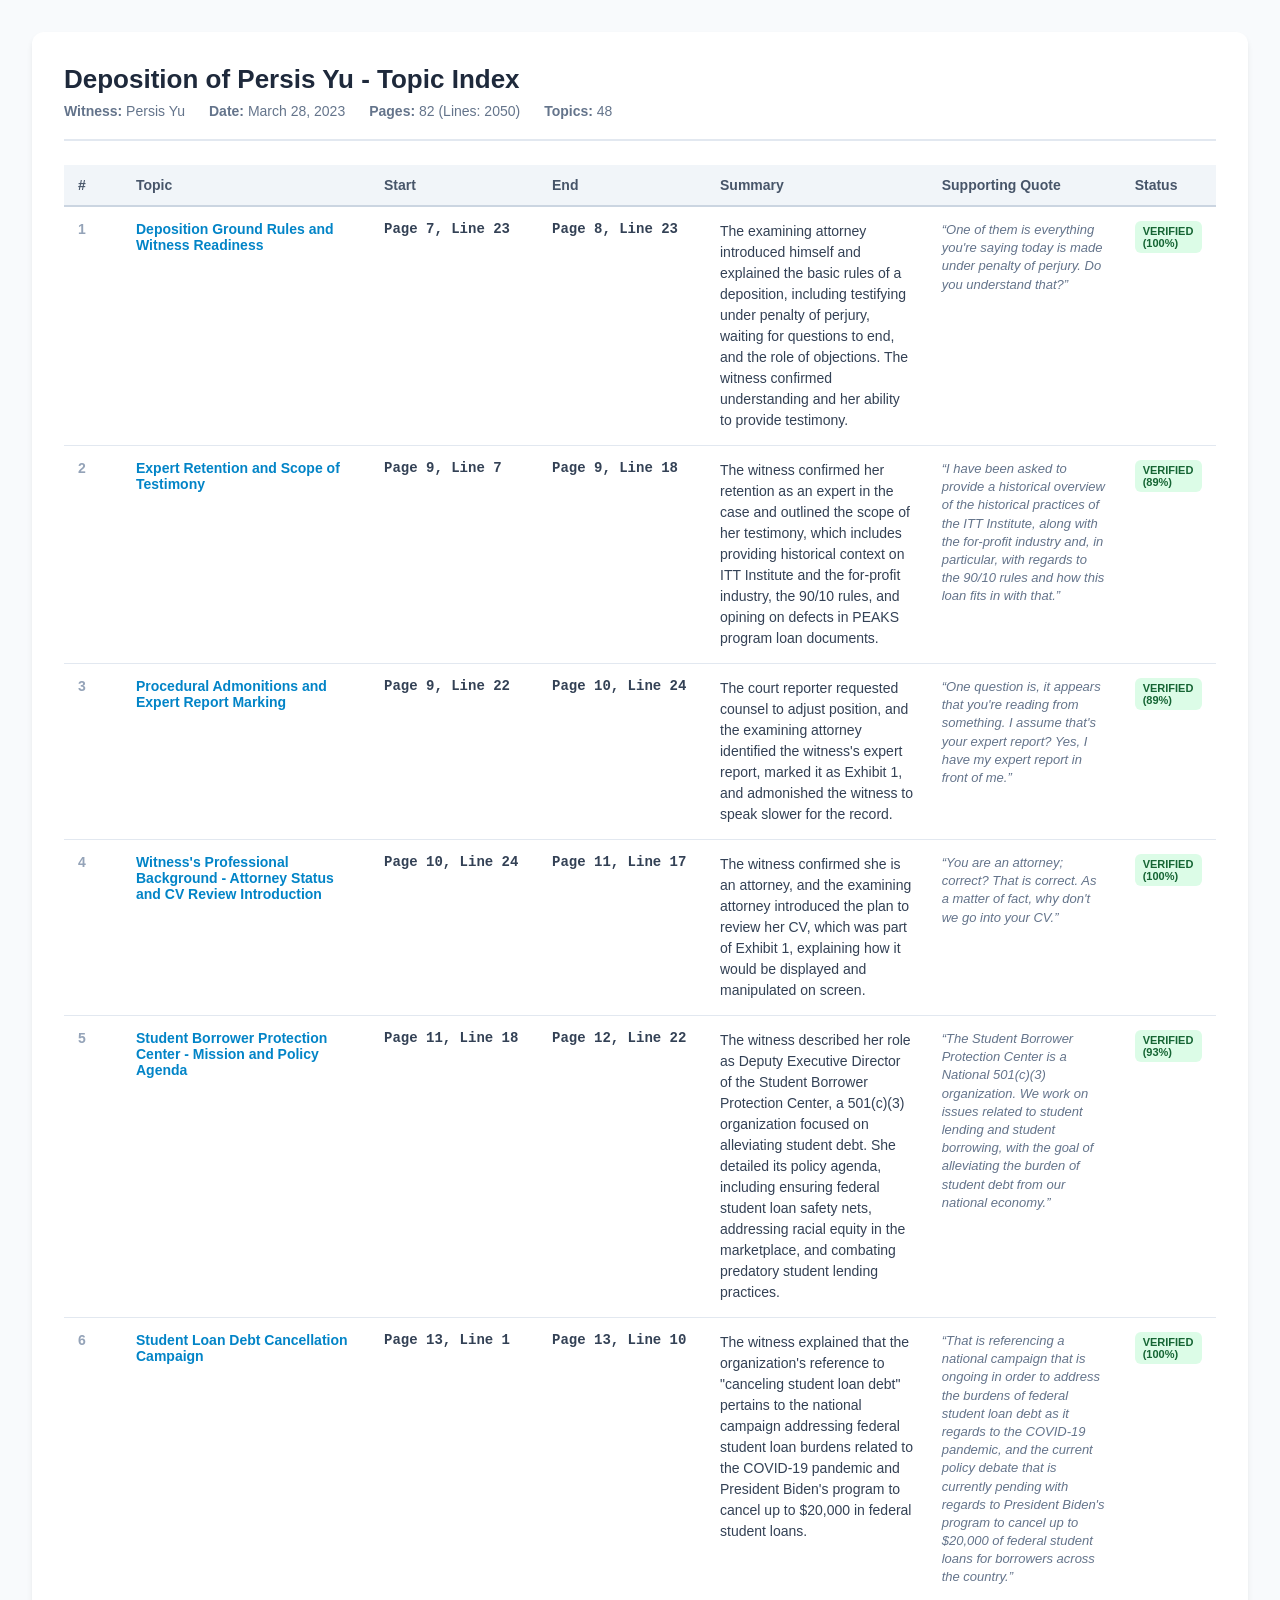
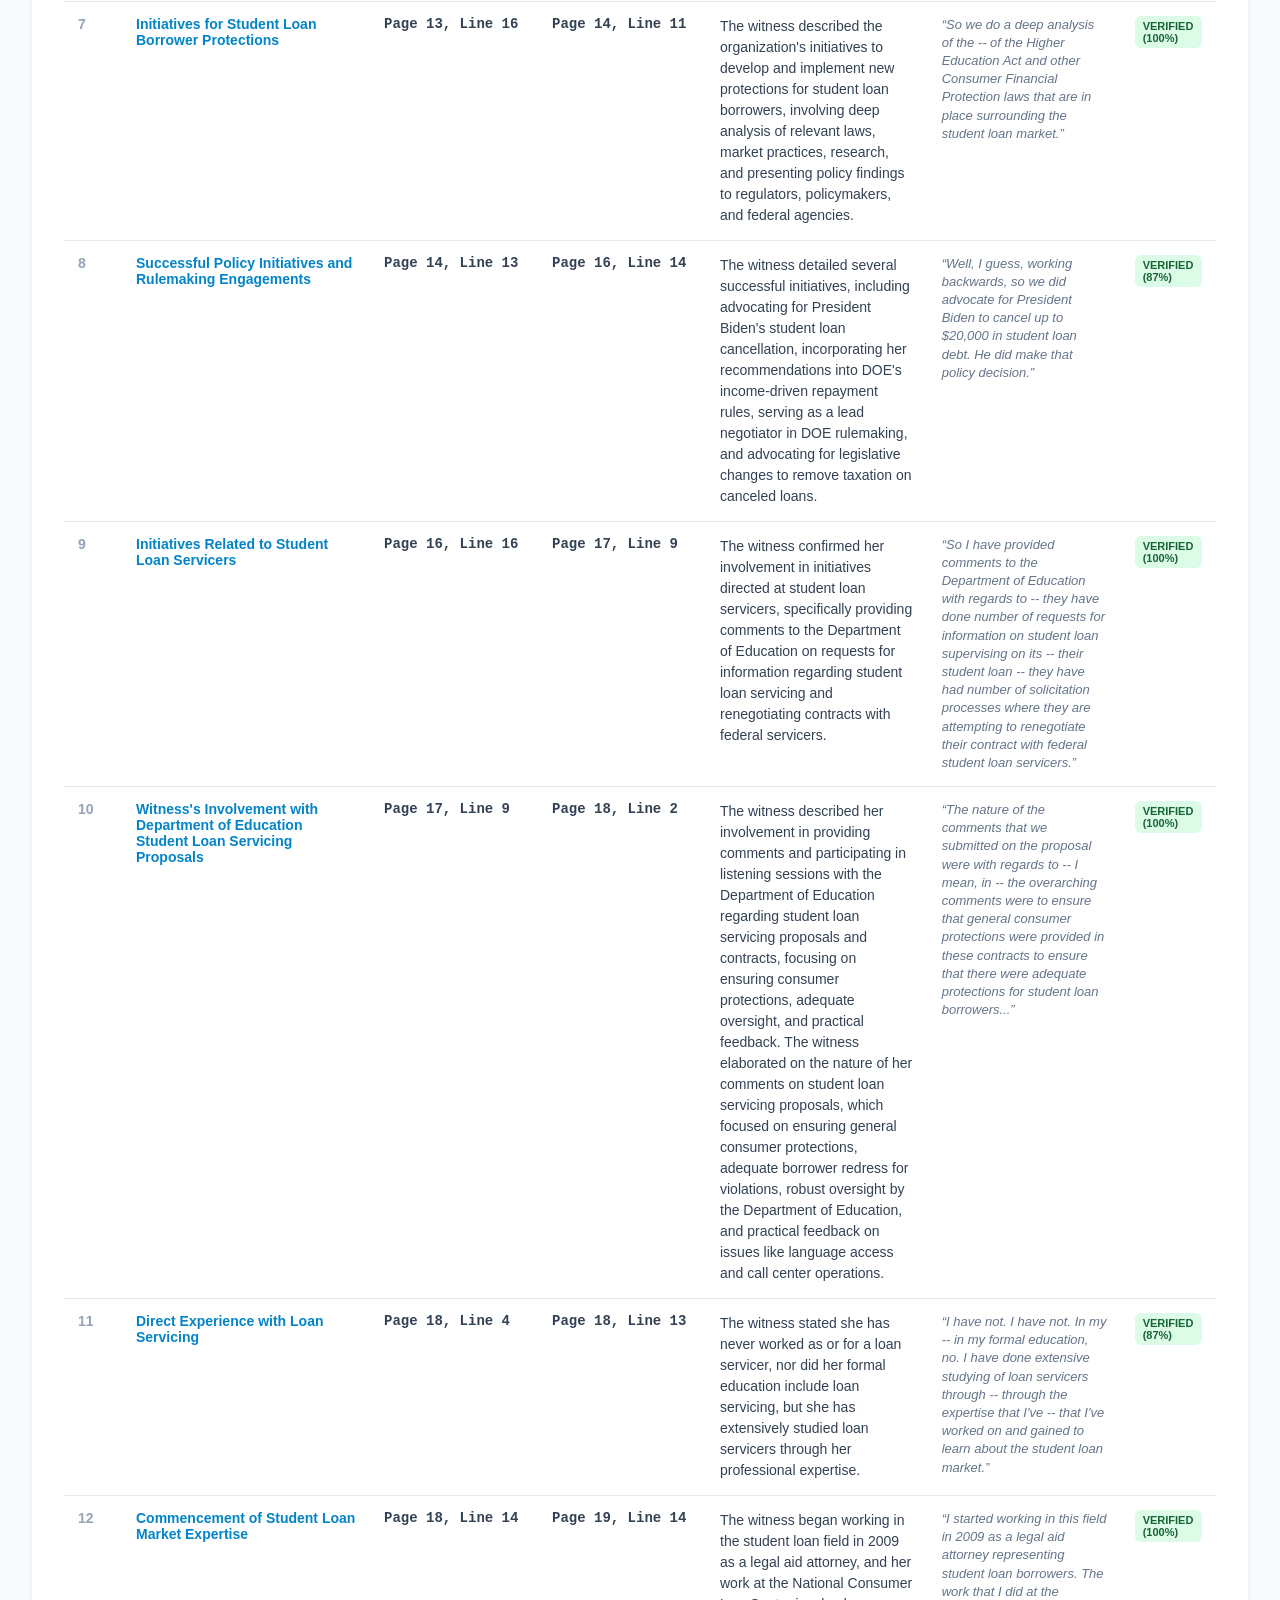
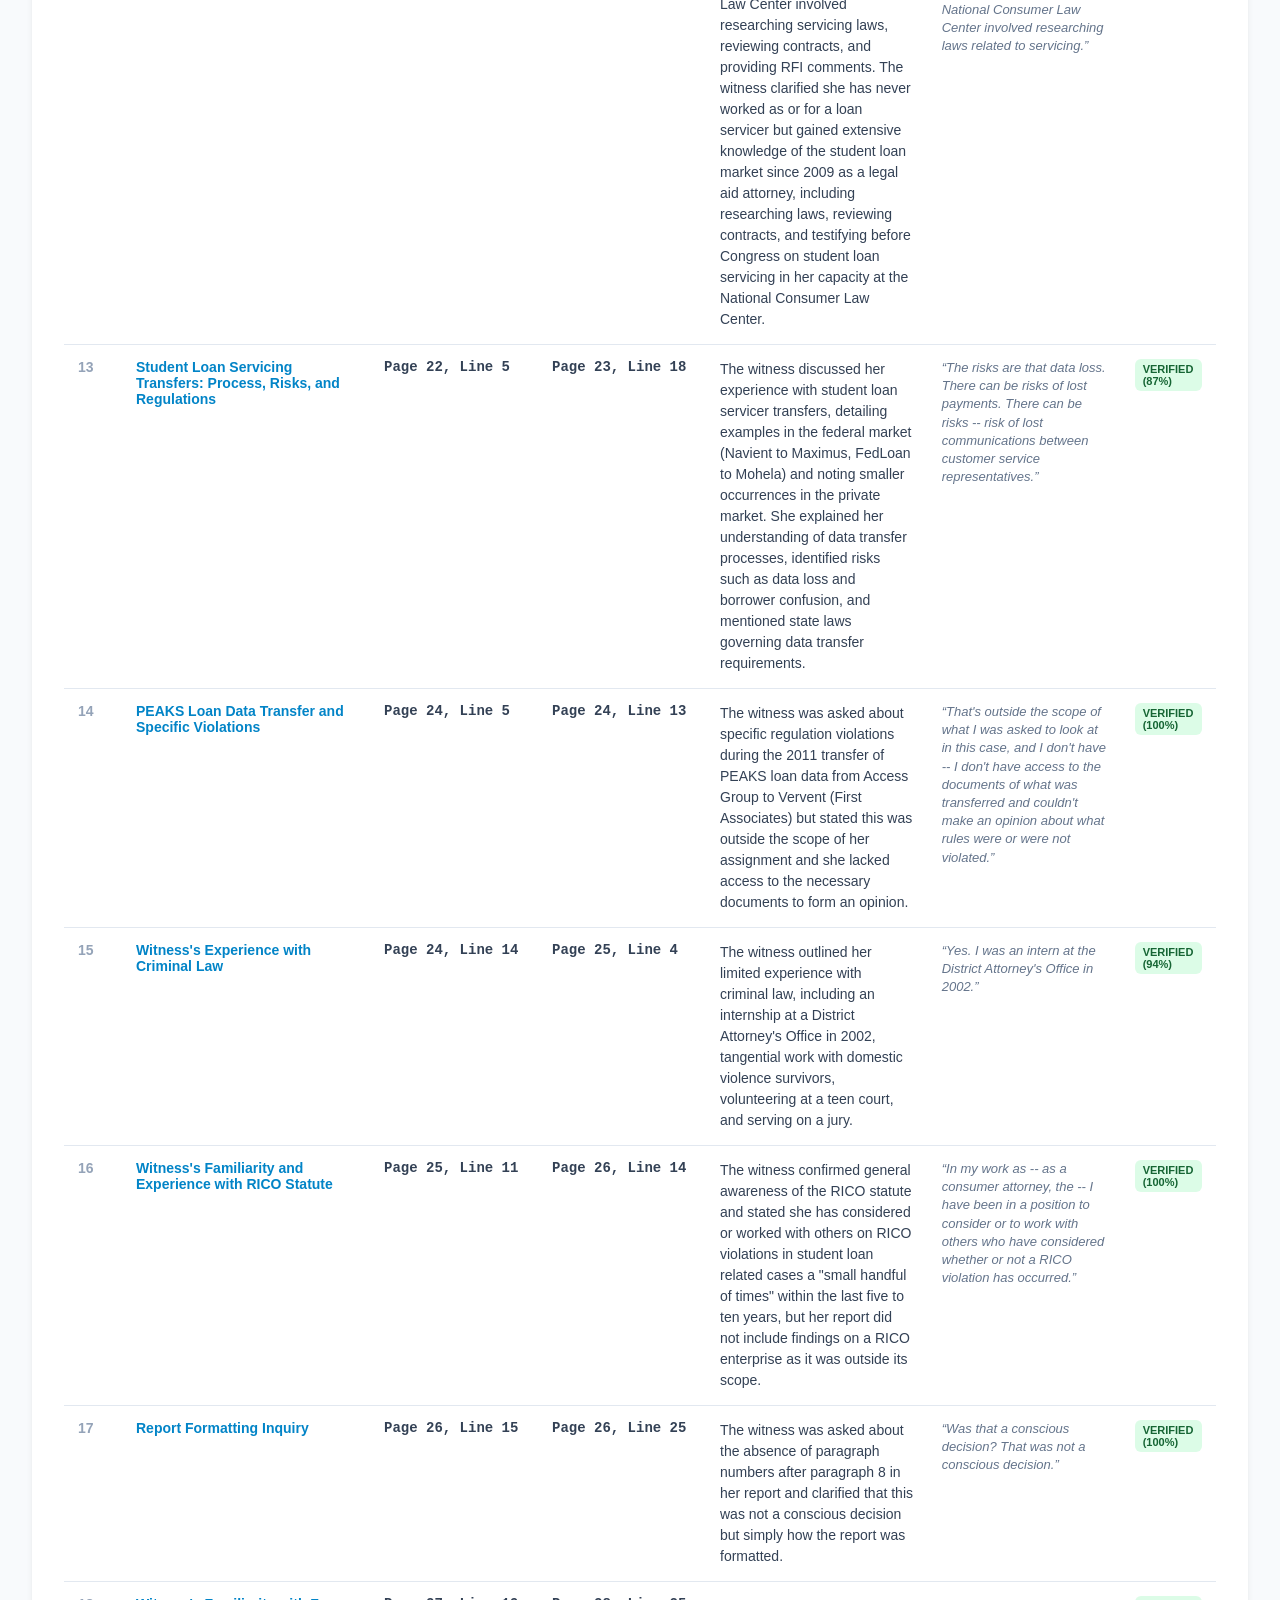
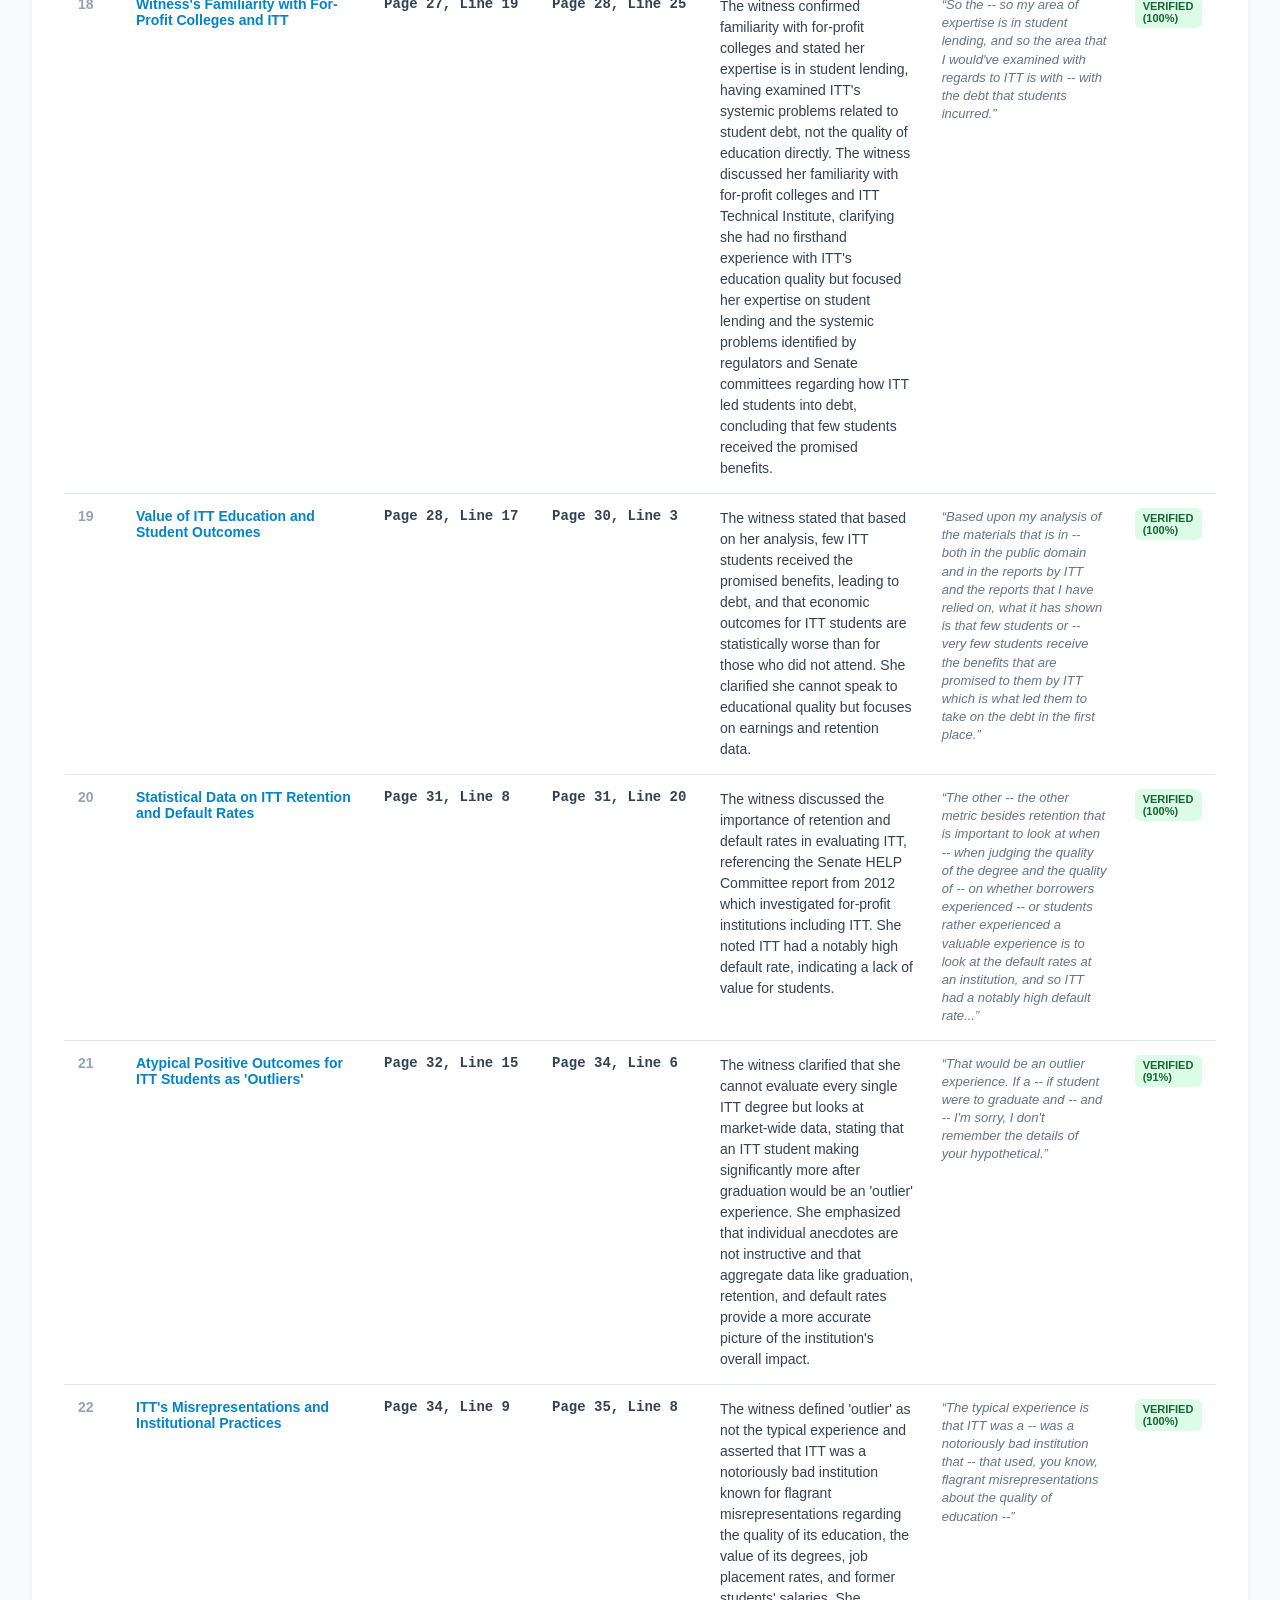
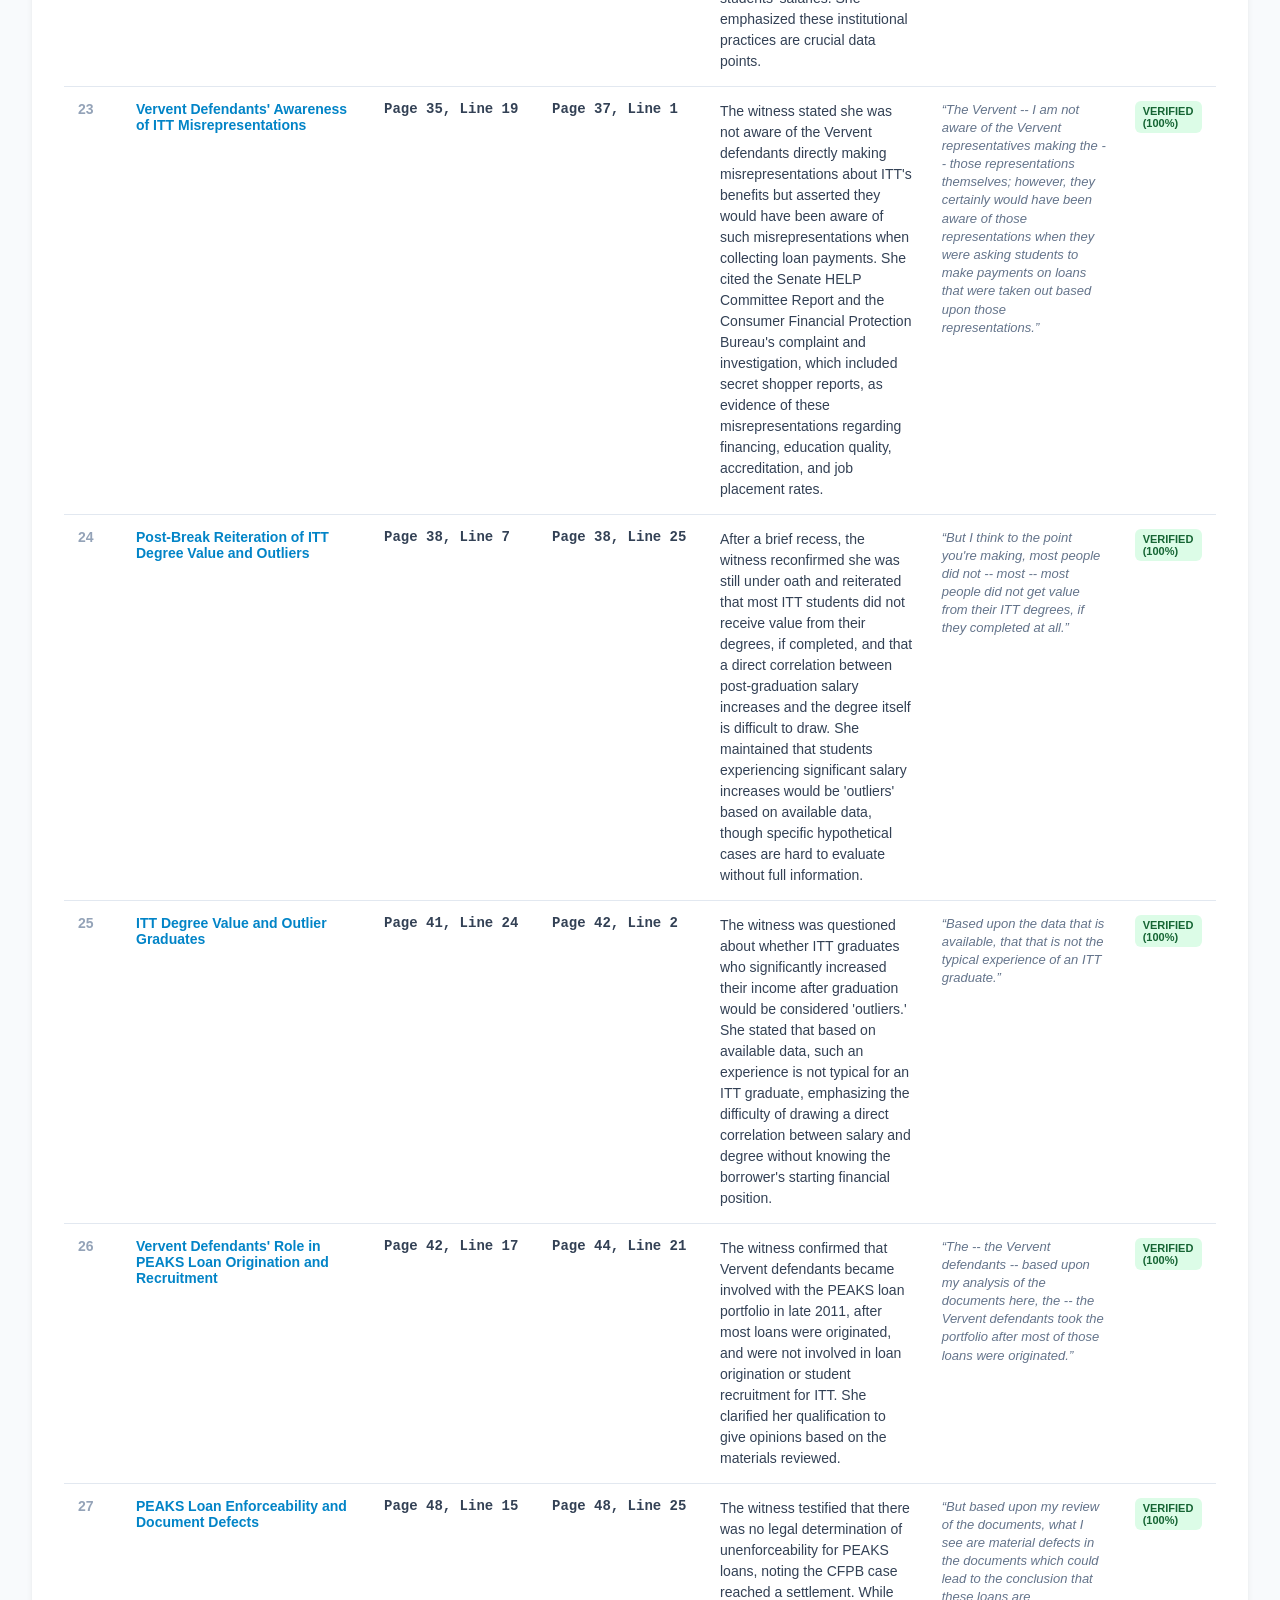
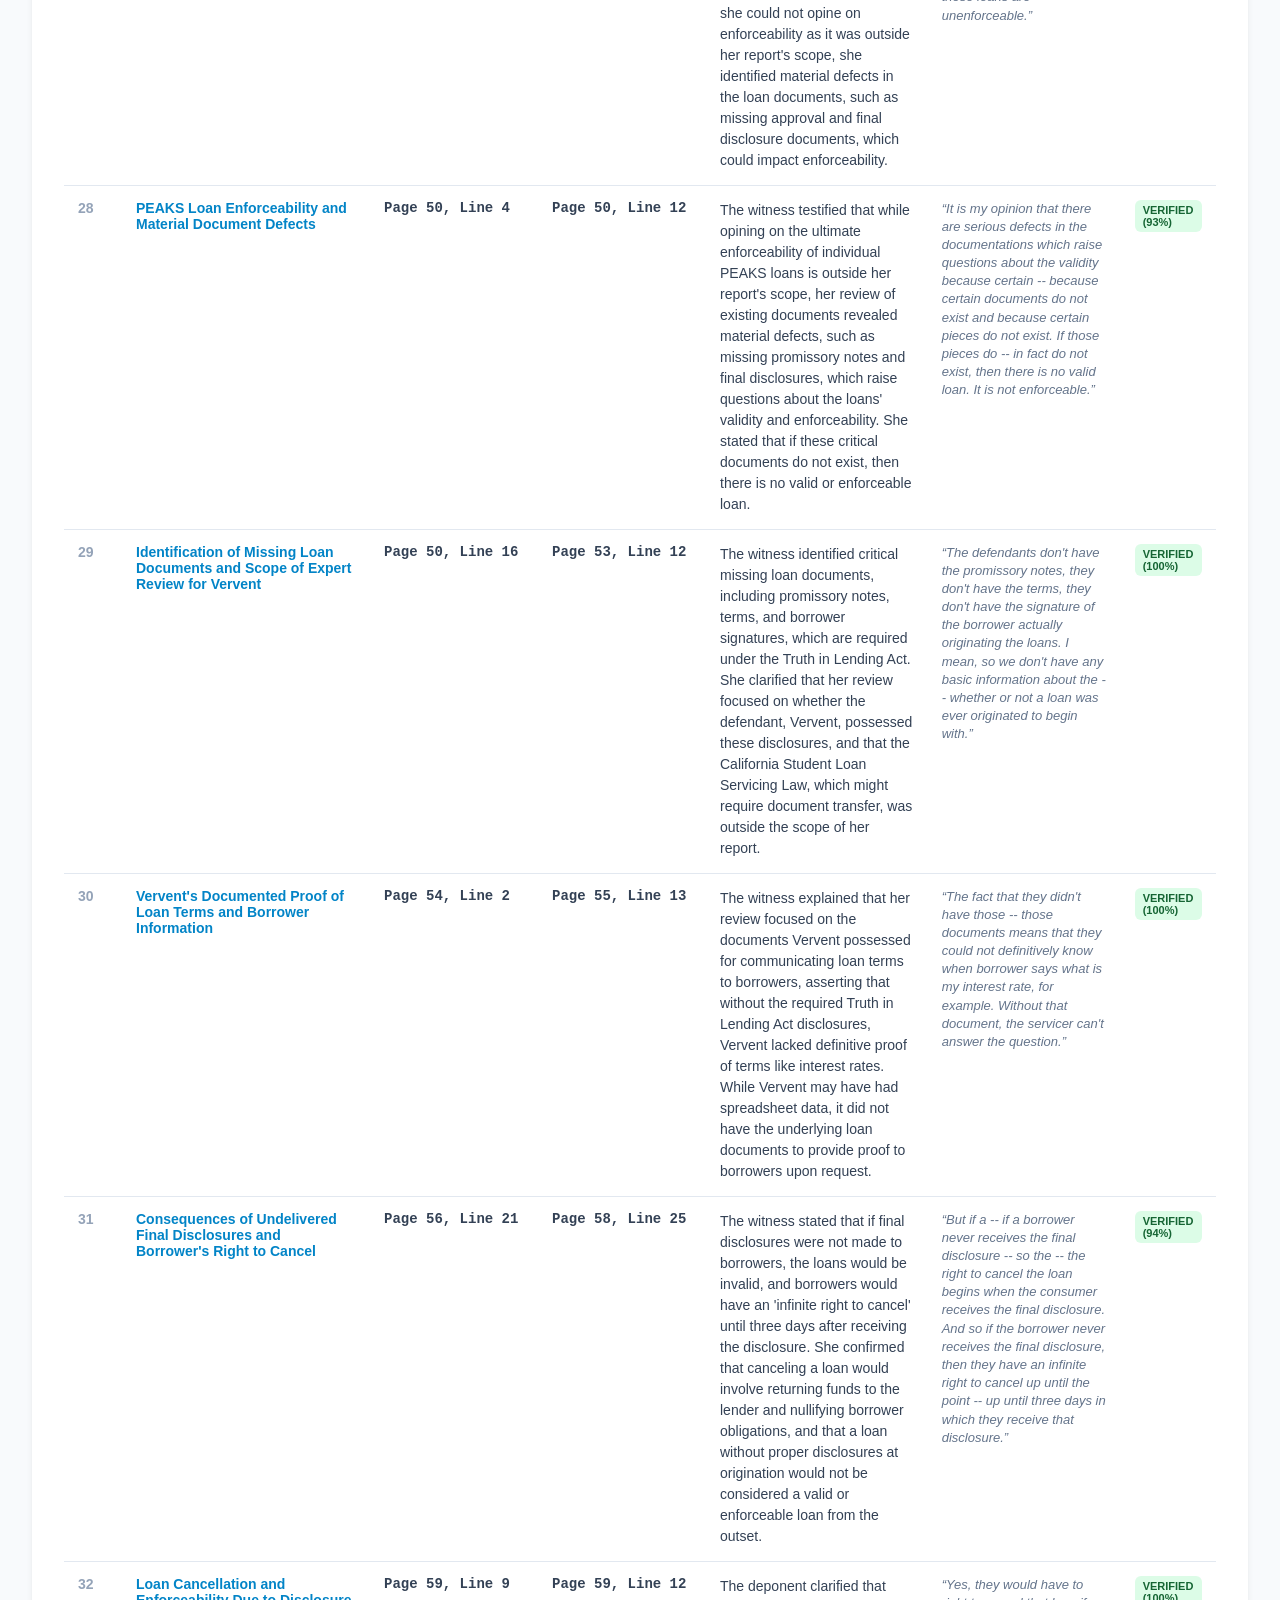
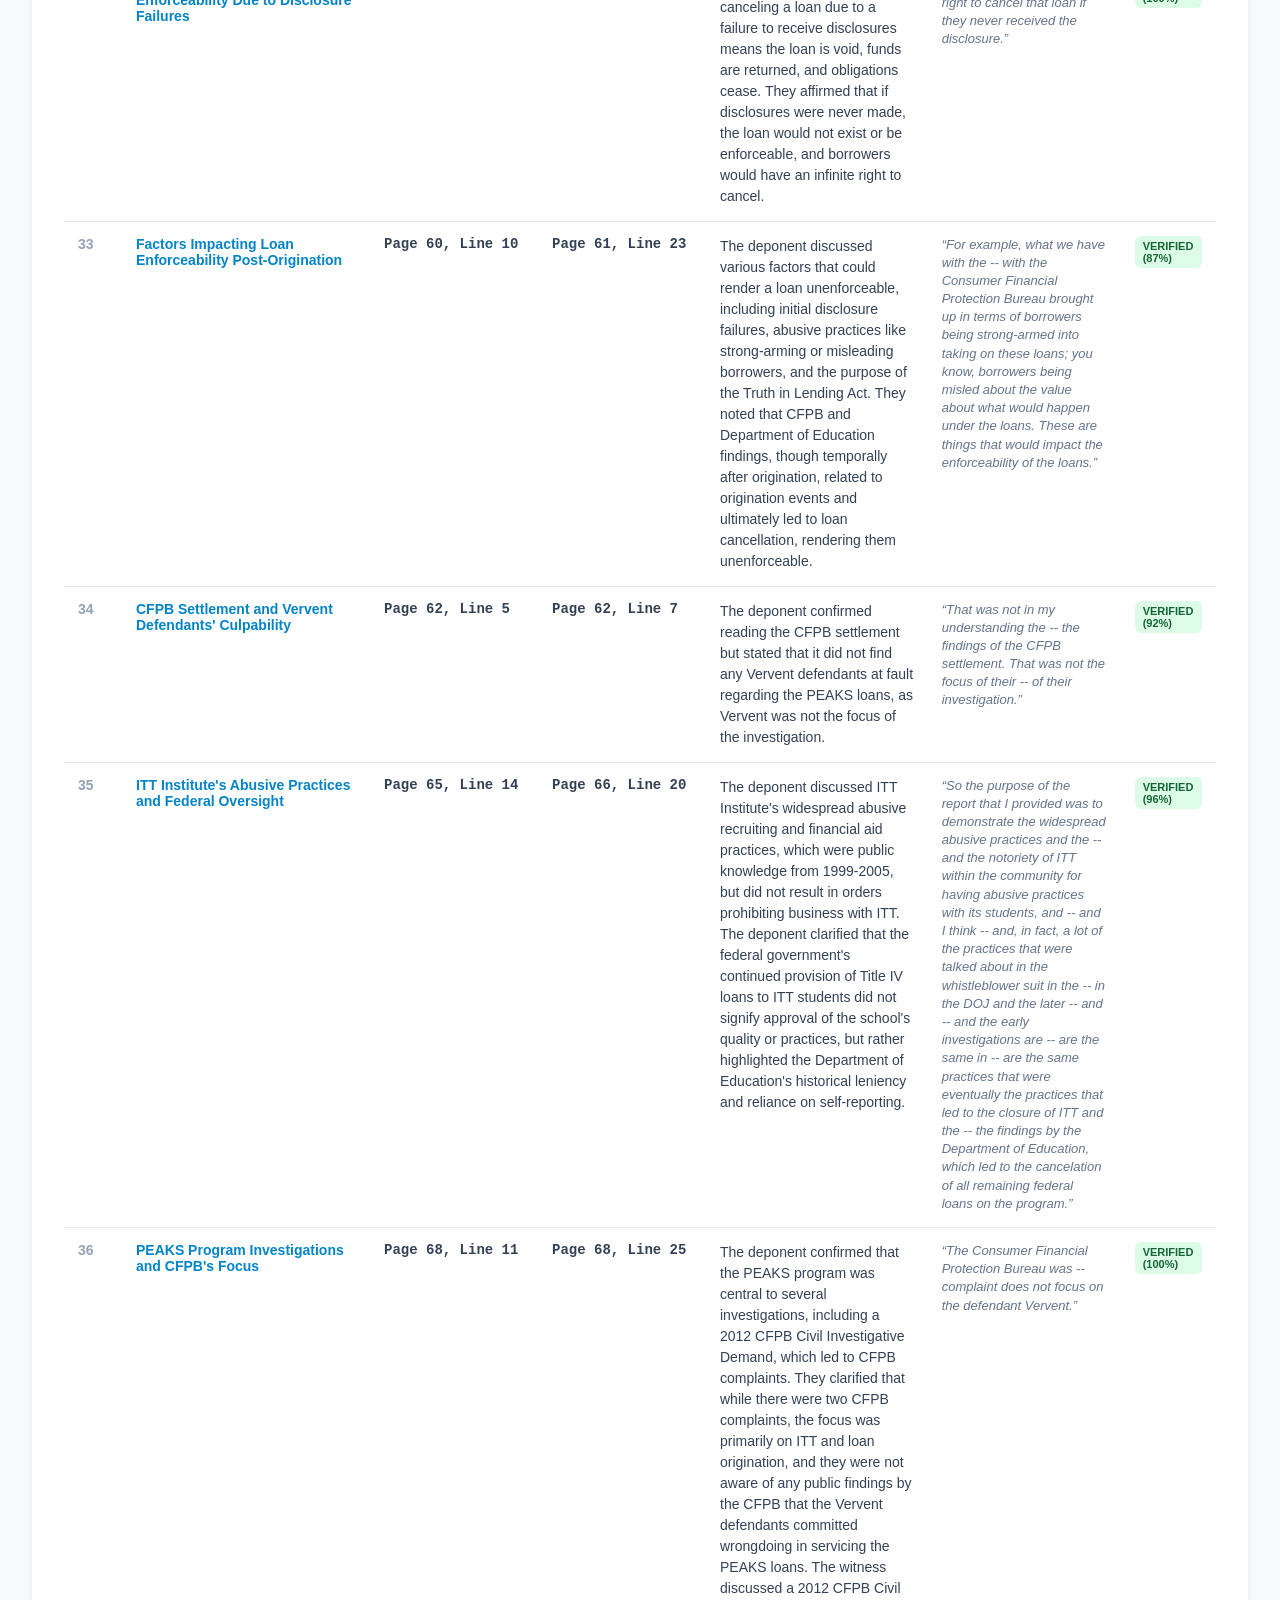
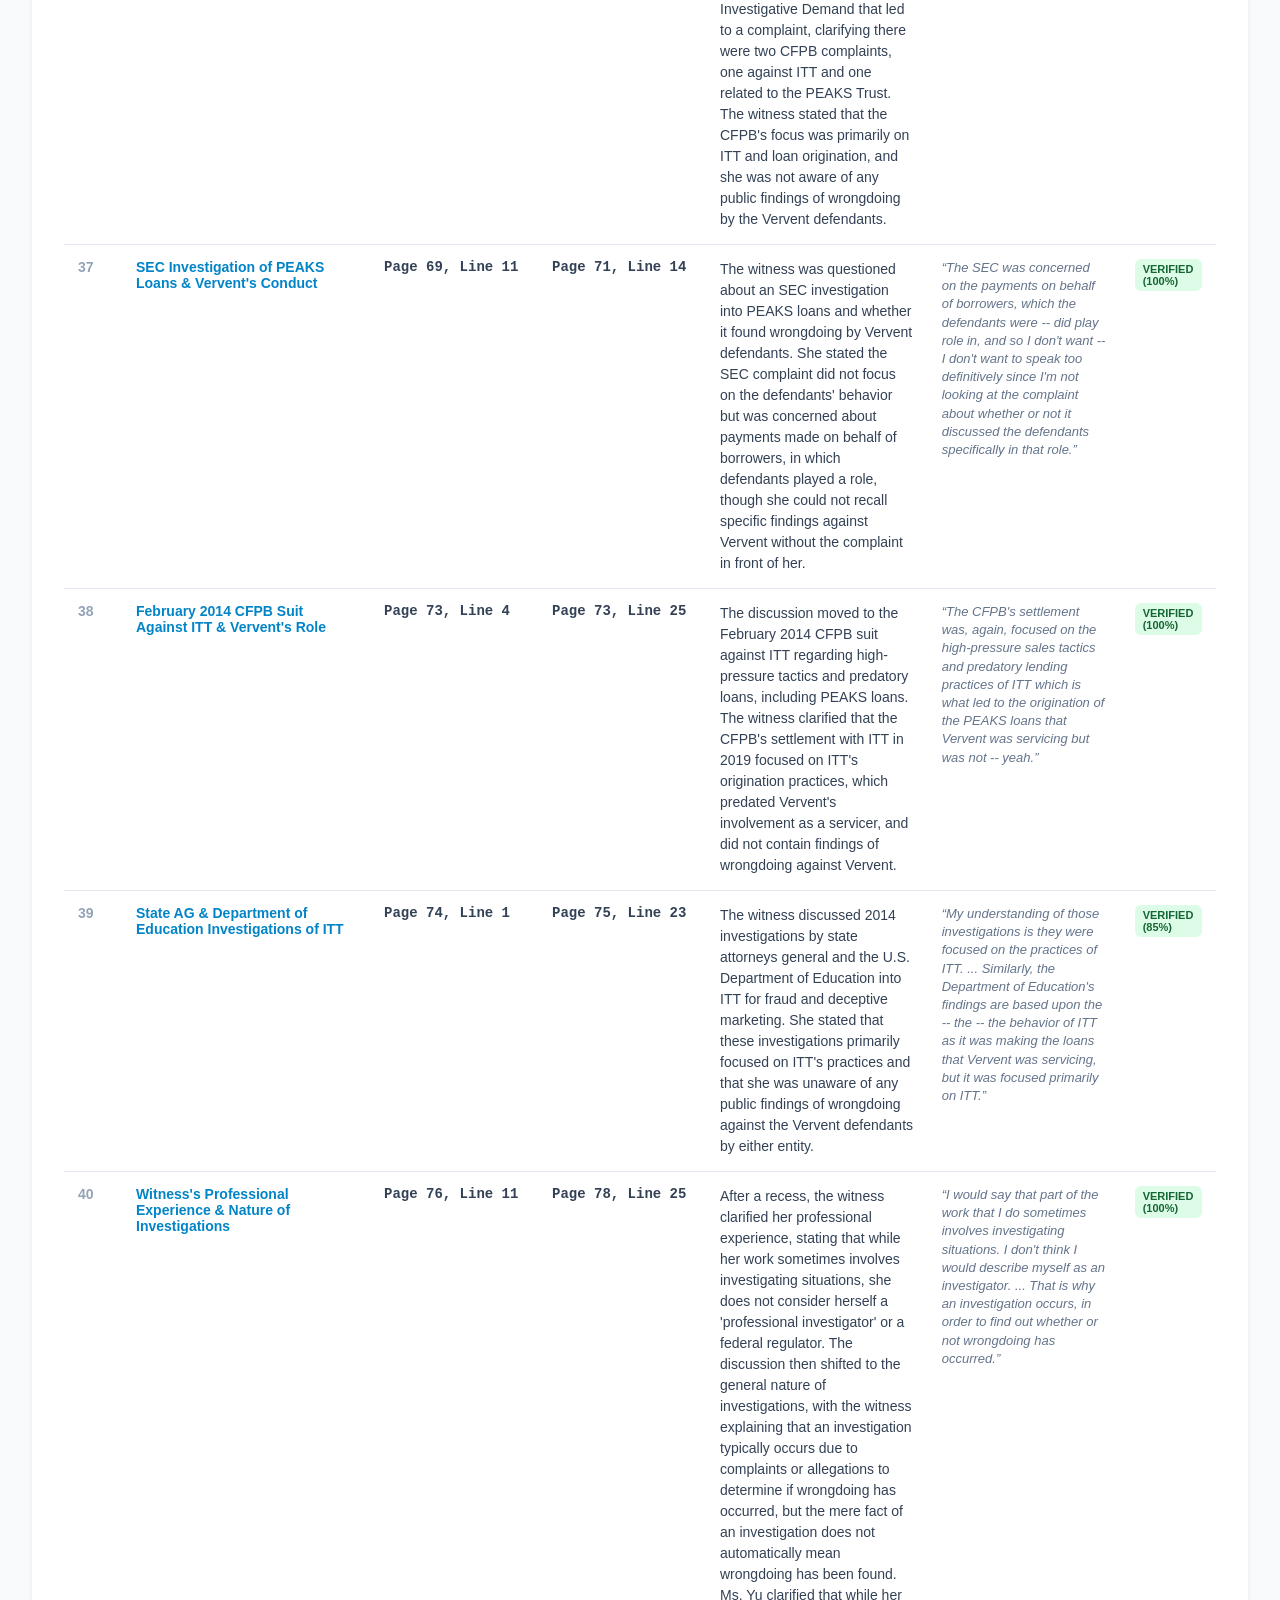
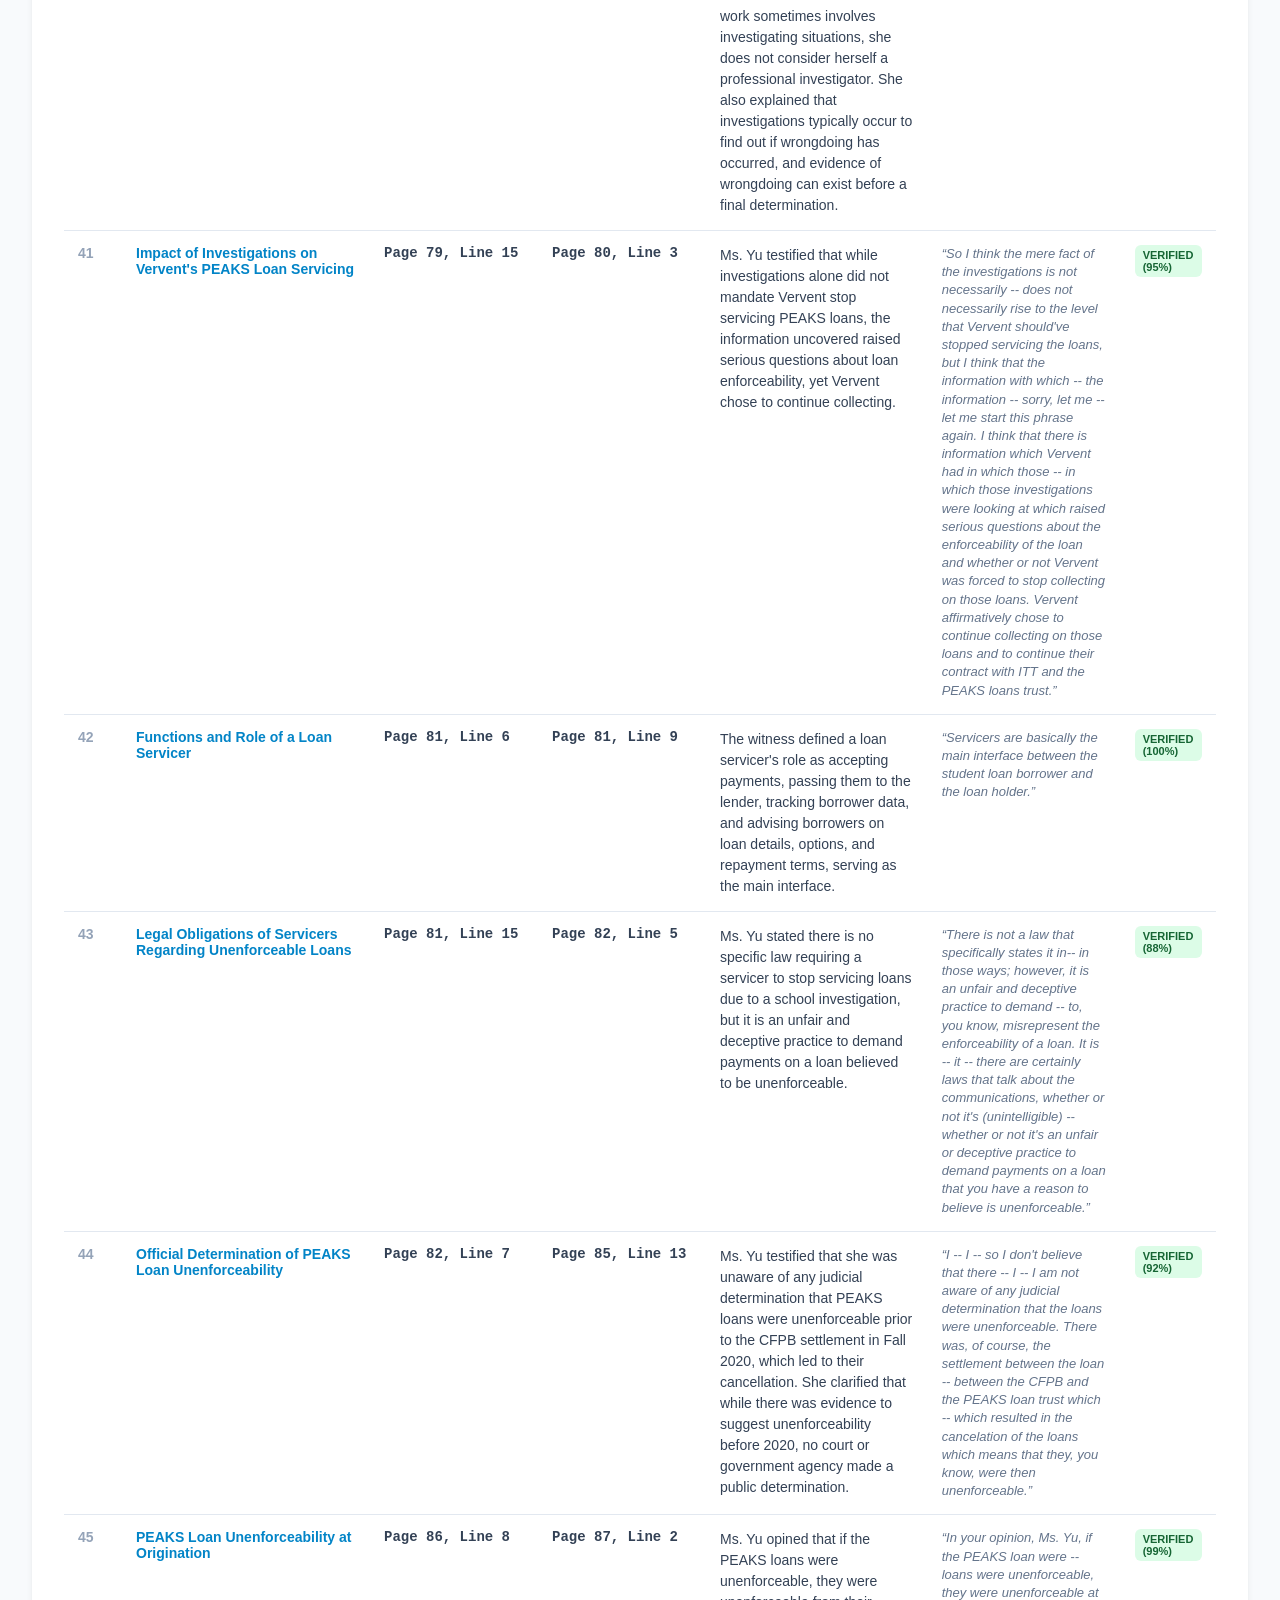
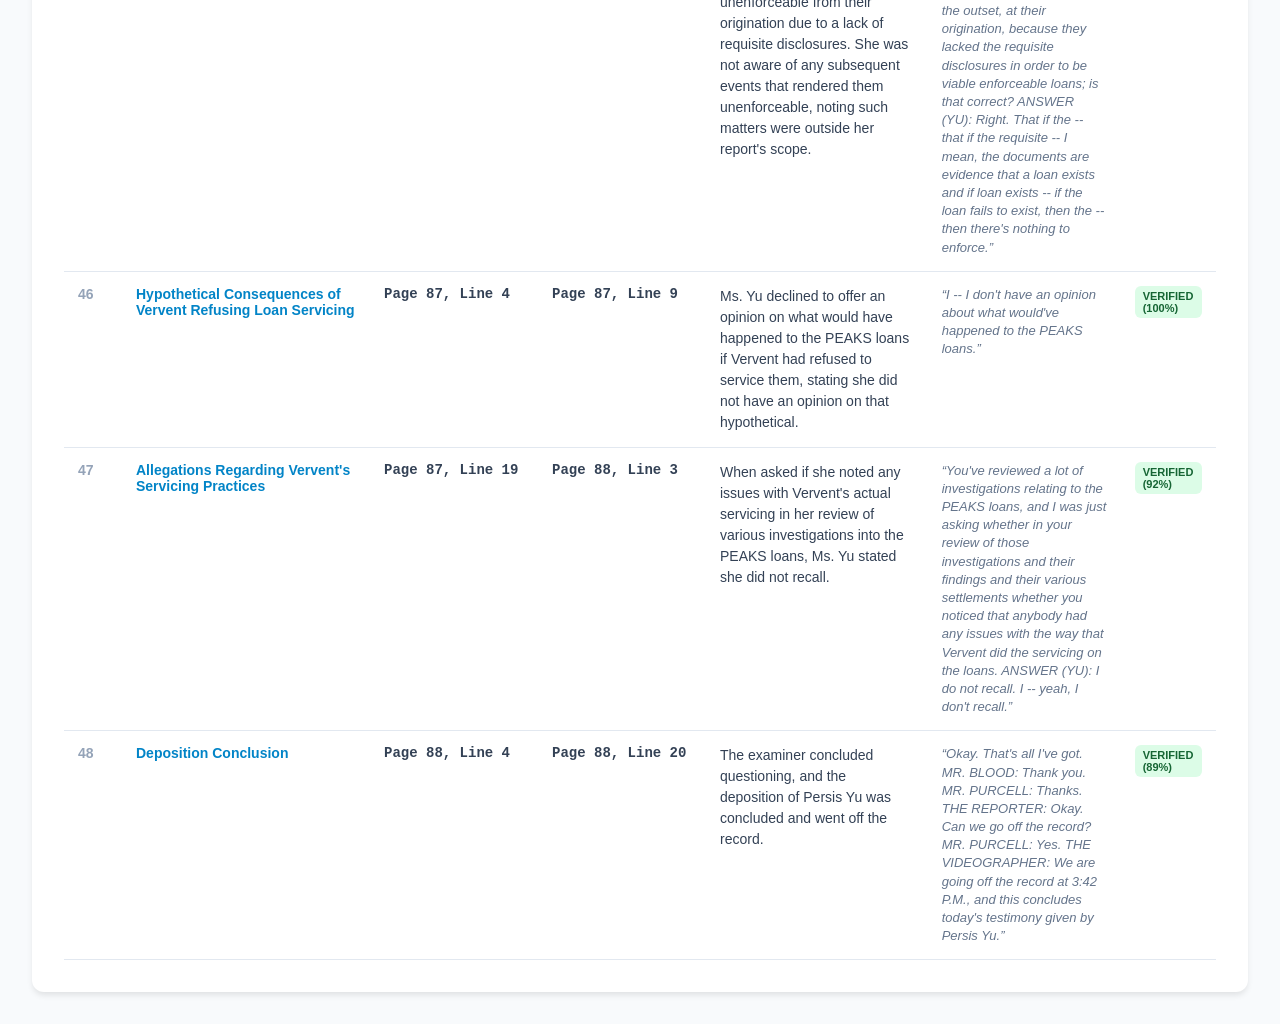
==== commit ce6410ff: "feat(index): regenerate 48-topic canonical index and update interactive viewer dataset" ====
--- a/data/output/topic_index.html
+++ b/data/output/topic_index.html
@@ -83,7 +83,7 @@
                 <div><strong>Witness:</strong> Persis Yu</div>
                 <div><strong>Date:</strong> March 28, 2023</div>
                 <div><strong>Pages:</strong> 82 (Lines: 2050)</div>
-                <div><strong>Topics:</strong> 54</div>
+                <div><strong>Topics:</strong> 48</div>
             </div>
         </header>
 
@@ -107,7 +107,7 @@
                 <td class="coord">Page 7, Line 23</td>
                 <td class="coord">Page 8, Line 23</td>
                 <td class="summary">The examining attorney introduced himself and explained the basic rules of a deposition, including testifying under penalty of perjury, waiting for questions to end, and the role of objections. The witness confirmed understanding and her ability to provide testimony.</td>
-                <td class="quote">“One of them is everything you're saying today is made under penalty of perjury. Do you understand that?”</td>
+                <td class="quote">&ldquo;One of them is everything you&#x27;re saying today is made under penalty of perjury. Do you understand that?&rdquo;</td>
                 <td><span class="badge badge-verified">Verified (100%)</span></td>
             </tr>
             
@@ -117,7 +117,7 @@
                 <td class="coord">Page 9, Line 7</td>
                 <td class="coord">Page 9, Line 18</td>
                 <td class="summary">The witness confirmed her retention as an expert in the case and outlined the scope of her testimony, which includes providing historical context on ITT Institute and the for-profit industry, the 90/10 rules, and opining on defects in PEAKS program loan documents.</td>
-                <td class="quote">“I have been asked to provide a historical overview of the historical practices of the ITT Institute, along with the for-profit industry and, in particular, with regards to the 90/10 rules and how this loan fits in with that.”</td>
+                <td class="quote">&ldquo;I have been asked to provide a historical overview of the historical practices of the ITT Institute, along with the for-profit industry and, in particular, with regards to the 90/10 rules and how this loan fits in with that.&rdquo;</td>
                 <td><span class="badge badge-verified">Verified (89%)</span></td>
             </tr>
             
@@ -126,18 +126,18 @@
                 <td class="topic-name"><strong>Procedural Admonitions and Expert Report Marking</strong></td>
                 <td class="coord">Page 9, Line 22</td>
                 <td class="coord">Page 10, Line 24</td>
-                <td class="summary">The court reporter requested counsel to adjust position, and the examining attorney identified the witness's expert report, marked it as Exhibit 1, and admonished the witness to speak slower for the record.</td>
-                <td class="quote">“One question is, it appears that you're reading from something. I assume that's your expert report? Yes, I have my expert report in front of me.”</td>
+                <td class="summary">The court reporter requested counsel to adjust position, and the examining attorney identified the witness&#x27;s expert report, marked it as Exhibit 1, and admonished the witness to speak slower for the record.</td>
+                <td class="quote">&ldquo;One question is, it appears that you&#x27;re reading from something. I assume that&#x27;s your expert report? Yes, I have my expert report in front of me.&rdquo;</td>
                 <td><span class="badge badge-verified">Verified (89%)</span></td>
             </tr>
             
             <tr>
                 <td class="num">4</td>
-                <td class="topic-name"><strong>Witness's Professional Background - Attorney Status and CV Review Introduction</strong></td>
+                <td class="topic-name"><strong>Witness&#x27;s Professional Background - Attorney Status and CV Review Introduction</strong></td>
                 <td class="coord">Page 10, Line 24</td>
                 <td class="coord">Page 11, Line 17</td>
                 <td class="summary">The witness confirmed she is an attorney, and the examining attorney introduced the plan to review her CV, which was part of Exhibit 1, explaining how it would be displayed and manipulated on screen.</td>
-                <td class="quote">“You are an attorney; correct? That is correct. As a matter of fact, why don't we go into your CV.”</td>
+                <td class="quote">&ldquo;You are an attorney; correct? That is correct. As a matter of fact, why don&#x27;t we go into your CV.&rdquo;</td>
                 <td><span class="badge badge-verified">Verified (100%)</span></td>
             </tr>
             
@@ -147,7 +147,7 @@
                 <td class="coord">Page 11, Line 18</td>
                 <td class="coord">Page 12, Line 22</td>
                 <td class="summary">The witness described her role as Deputy Executive Director of the Student Borrower Protection Center, a 501(c)(3) organization focused on alleviating student debt. She detailed its policy agenda, including ensuring federal student loan safety nets, addressing racial equity in the marketplace, and combating predatory student lending practices.</td>
-                <td class="quote">“The Student Borrower Protection Center is a National 501(c)(3) organization. We work on issues related to student lending and student borrowing, with the goal of alleviating the burden of student debt from our national economy.”</td>
+                <td class="quote">&ldquo;The Student Borrower Protection Center is a National 501(c)(3) organization. We work on issues related to student lending and student borrowing, with the goal of alleviating the burden of student debt from our national economy.&rdquo;</td>
                 <td><span class="badge badge-verified">Verified (93%)</span></td>
             </tr>
             
@@ -156,8 +156,8 @@
                 <td class="topic-name"><strong>Student Loan Debt Cancellation Campaign</strong></td>
                 <td class="coord">Page 13, Line 1</td>
                 <td class="coord">Page 13, Line 10</td>
-                <td class="summary">The witness explained that the organization's reference to "canceling student loan debt" pertains to the national campaign addressing federal student loan burdens related to the COVID-19 pandemic and President Biden's program to cancel up to $20,000 in federal student loans.</td>
-                <td class="quote">“That is referencing a national campaign that is ongoing in order to address the burdens of federal student loan debt as it regards to the COVID-19 pandemic, and the current policy debate that is currently pending with regards to President Biden's program to cancel up to $20,000 of federal student loans for borrowers across the country.”</td>
+                <td class="summary">The witness explained that the organization&#x27;s reference to &quot;canceling student loan debt&quot; pertains to the national campaign addressing federal student loan burdens related to the COVID-19 pandemic and President Biden&#x27;s program to cancel up to $20,000 in federal student loans.</td>
+                <td class="quote">&ldquo;That is referencing a national campaign that is ongoing in order to address the burdens of federal student loan debt as it regards to the COVID-19 pandemic, and the current policy debate that is currently pending with regards to President Biden&#x27;s program to cancel up to $20,000 of federal student loans for borrowers across the country.&rdquo;</td>
                 <td><span class="badge badge-verified">Verified (100%)</span></td>
             </tr>
             
@@ -166,8 +166,8 @@
                 <td class="topic-name"><strong>Initiatives for Student Loan Borrower Protections</strong></td>
                 <td class="coord">Page 13, Line 16</td>
                 <td class="coord">Page 14, Line 11</td>
-                <td class="summary">The witness described the organization's initiatives to develop and implement new protections for student loan borrowers, involving deep analysis of relevant laws, market practices, research, and presenting policy findings to regulators, policymakers, and federal agencies.</td>
-                <td class="quote">“So we do a deep analysis of the -- of the Higher Education Act and other Consumer Financial Protection laws that are in place surrounding the student loan market.”</td>
+                <td class="summary">The witness described the organization&#x27;s initiatives to develop and implement new protections for student loan borrowers, involving deep analysis of relevant laws, market practices, research, and presenting policy findings to regulators, policymakers, and federal agencies.</td>
+                <td class="quote">&ldquo;So we do a deep analysis of the -- of the Higher Education Act and other Consumer Financial Protection laws that are in place surrounding the student loan market.&rdquo;</td>
                 <td><span class="badge badge-verified">Verified (100%)</span></td>
             </tr>
             
@@ -176,8 +176,8 @@
                 <td class="topic-name"><strong>Successful Policy Initiatives and Rulemaking Engagements</strong></td>
                 <td class="coord">Page 14, Line 13</td>
                 <td class="coord">Page 16, Line 14</td>
-                <td class="summary">The witness detailed several successful initiatives, including advocating for President Biden's student loan cancellation, incorporating her recommendations into DOE's income-driven repayment rules, serving as a lead negotiator in DOE rulemaking, and advocating for legislative changes to remove taxation on canceled loans.</td>
-                <td class="quote">“Well, I guess, working backwards, so we did advocate for President Biden to cancel up to $20,000 in student loan debt. He did make that policy decision.”</td>
+                <td class="summary">The witness detailed several successful initiatives, including advocating for President Biden&#x27;s student loan cancellation, incorporating her recommendations into DOE&#x27;s income-driven repayment rules, serving as a lead negotiator in DOE rulemaking, and advocating for legislative changes to remove taxation on canceled loans.</td>
+                <td class="quote">&ldquo;Well, I guess, working backwards, so we did advocate for President Biden to cancel up to $20,000 in student loan debt. He did make that policy decision.&rdquo;</td>
                 <td><span class="badge badge-verified">Verified (87%)</span></td>
             </tr>
             
@@ -187,457 +187,397 @@
                 <td class="coord">Page 16, Line 16</td>
                 <td class="coord">Page 17, Line 9</td>
                 <td class="summary">The witness confirmed her involvement in initiatives directed at student loan servicers, specifically providing comments to the Department of Education on requests for information regarding student loan servicing and renegotiating contracts with federal servicers.</td>
-                <td class="quote">“So I have provided comments to the Department of Education with regards to -- they have done number of requests for information on student loan supervising on its -- their student loan -- they have had number of solicitation processes where they are attempting to renegotiate their contract with federal student loan servicers.”</td>
+                <td class="quote">&ldquo;So I have provided comments to the Department of Education with regards to -- they have done number of requests for information on student loan supervising on its -- their student loan -- they have had number of solicitation processes where they are attempting to renegotiate their contract with federal student loan servicers.&rdquo;</td>
                 <td><span class="badge badge-verified">Verified (100%)</span></td>
             </tr>
             
             <tr>
                 <td class="num">10</td>
-                <td class="topic-name"><strong>Witness's Involvement with Department of Education Student Loan Servicing Proposals</strong></td>
+                <td class="topic-name"><strong>Witness&#x27;s Involvement with Department of Education Student Loan Servicing Proposals</strong></td>
                 <td class="coord">Page 17, Line 9</td>
                 <td class="coord">Page 18, Line 2</td>
-                <td class="summary">The witness described her involvement in providing comments and participating in listening sessions with the Department of Education regarding student loan servicing proposals and contracts, focusing on ensuring consumer protections, adequate oversight, and practical feedback.</td>
-                <td class="quote">“The nature of the comments that we submitted on the proposal were with regards to -- I mean, in -- the overarching comments were to ensure that general consumer protections were provided in these contracts to ensure that there were adequate protections for student loan borrowers...”</td>
+                <td class="summary">The witness described her involvement in providing comments and participating in listening sessions with the Department of Education regarding student loan servicing proposals and contracts, focusing on ensuring consumer protections, adequate oversight, and practical feedback. The witness elaborated on the nature of her comments on student loan servicing proposals, which focused on ensuring general consumer protections, adequate borrower redress for violations, robust oversight by the Department of Education, and practical feedback on issues like language access and call center operations.</td>
+                <td class="quote">&ldquo;The nature of the comments that we submitted on the proposal were with regards to -- I mean, in -- the overarching comments were to ensure that general consumer protections were provided in these contracts to ensure that there were adequate protections for student loan borrowers...&rdquo;</td>
                 <td><span class="badge badge-verified">Verified (100%)</span></td>
             </tr>
             
             <tr>
                 <td class="num">11</td>
-                <td class="topic-name"><strong>Nature of Comments on Servicing Contracts</strong></td>
-                <td class="coord">Page 17, Line 10</td>
-                <td class="coord">Page 18, Line 2</td>
-                <td class="summary">The witness elaborated on the nature of her comments on student loan servicing proposals, which focused on ensuring general consumer protections, adequate borrower redress for violations, robust oversight by the Department of Education, and practical feedback on issues like language access and call center operations.</td>
-                <td class="quote">“The overarching comments were to ensure that general consumer protections were provided in these contracts to ensure that there were adequate protections for student loan borrowers to -- so that -- when the laws were violated, that those borrowers were able to seek redress for -- for those violations.”</td>
-                <td><span class="badge badge-verified">Verified (100%)</span></td>
-            </tr>
-            
-            <tr>
-                <td class="num">12</td>
                 <td class="topic-name"><strong>Direct Experience with Loan Servicing</strong></td>
                 <td class="coord">Page 18, Line 4</td>
                 <td class="coord">Page 18, Line 13</td>
                 <td class="summary">The witness stated she has never worked as or for a loan servicer, nor did her formal education include loan servicing, but she has extensively studied loan servicers through her professional expertise.</td>
-                <td class="quote">“I have not. I have not. In my -- in my formal education, no. I have done extensive studying of loan servicers through -- through the expertise that I've -- that I've worked on and gained to learn about the student loan market.”</td>
+                <td class="quote">&ldquo;I have not. I have not. In my -- in my formal education, no. I have done extensive studying of loan servicers through -- through the expertise that I&#x27;ve -- that I&#x27;ve worked on and gained to learn about the student loan market.&rdquo;</td>
                 <td><span class="badge badge-verified">Verified (87%)</span></td>
             </tr>
             
             <tr>
-                <td class="num">13</td>
+                <td class="num">12</td>
                 <td class="topic-name"><strong>Commencement of Student Loan Market Expertise</strong></td>
                 <td class="coord">Page 18, Line 14</td>
-                <td class="coord">Page 18, Line 25</td>
-                <td class="summary">The witness began working in the student loan field in 2009 as a legal aid attorney, and her work at the National Consumer Law Center involved researching servicing laws, reviewing contracts, and providing RFI comments.</td>
-                <td class="quote">“I started working in this field in 2009 as a legal aid attorney representing student loan borrowers. The work that I did at the National Consumer Law Center involved researching laws related to servicing.”</td>
-                <td><span class="badge badge-verified">Verified (85%)</span></td>
-            </tr>
-            
-            <tr>
-                <td class="num">14</td>
-                <td class="topic-name"><strong>Witness's Professional Experience and Expertise in Student Loan Servicing</strong></td>
-                <td class="coord">Page 18, Line 14</td>
                 <td class="coord">Page 19, Line 14</td>
-                <td class="summary">The witness clarified she has never worked as or for a loan servicer but gained extensive knowledge of the student loan market since 2009 as a legal aid attorney, including researching laws, reviewing contracts, and testifying before Congress on student loan servicing in her capacity at the National Consumer Law Center.</td>
-                <td class="quote">“I started working in this field in 2009 as a legal aid attorney representing student loan borrowers.”</td>
-                <td><span class="badge badge-verified">Verified (100%)</span></td>
-            </tr>
-            
-            <tr>
-                <td class="num">15</td>
+                <td class="summary">The witness began working in the student loan field in 2009 as a legal aid attorney, and her work at the National Consumer Law Center involved researching servicing laws, reviewing contracts, and providing RFI comments. The witness clarified she has never worked as or for a loan servicer but gained extensive knowledge of the student loan market since 2009 as a legal aid attorney, including researching laws, reviewing contracts, and testifying before Congress on student loan servicing in her capacity at the National Consumer Law Center.</td>
+                <td class="quote">&ldquo;I started working in this field in 2009 as a legal aid attorney representing student loan borrowers. The work that I did at the National Consumer Law Center involved researching laws related to servicing.&rdquo;</td>
+                <td><span class="badge badge-verified">Verified (100%)</span></td>
+            </tr>
+            
+            <tr>
+                <td class="num">13</td>
                 <td class="topic-name"><strong>Student Loan Servicing Transfers: Process, Risks, and Regulations</strong></td>
                 <td class="coord">Page 22, Line 5</td>
                 <td class="coord">Page 23, Line 18</td>
                 <td class="summary">The witness discussed her experience with student loan servicer transfers, detailing examples in the federal market (Navient to Maximus, FedLoan to Mohela) and noting smaller occurrences in the private market. She explained her understanding of data transfer processes, identified risks such as data loss and borrower confusion, and mentioned state laws governing data transfer requirements.</td>
-                <td class="quote">“The risks are that data loss. There can be risks of lost payments. There can be risks -- risk of lost communications between customer service representatives.”</td>
+                <td class="quote">&ldquo;The risks are that data loss. There can be risks of lost payments. There can be risks -- risk of lost communications between customer service representatives.&rdquo;</td>
                 <td><span class="badge badge-verified">Verified (87%)</span></td>
             </tr>
             
             <tr>
-                <td class="num">16</td>
+                <td class="num">14</td>
                 <td class="topic-name"><strong>PEAKS Loan Data Transfer and Specific Violations</strong></td>
                 <td class="coord">Page 24, Line 5</td>
                 <td class="coord">Page 24, Line 13</td>
                 <td class="summary">The witness was asked about specific regulation violations during the 2011 transfer of PEAKS loan data from Access Group to Vervent (First Associates) but stated this was outside the scope of her assignment and she lacked access to the necessary documents to form an opinion.</td>
-                <td class="quote">“That's outside the scope of what I was asked to look at in this case, and I don't have -- I don't have access to the documents of what was transferred and couldn't make an opinion about what rules were or were not violated.”</td>
-                <td><span class="badge badge-verified">Verified (100%)</span></td>
-            </tr>
-            
-            <tr>
-                <td class="num">17</td>
-                <td class="topic-name"><strong>Witness's Experience with Criminal Law</strong></td>
+                <td class="quote">&ldquo;That&#x27;s outside the scope of what I was asked to look at in this case, and I don&#x27;t have -- I don&#x27;t have access to the documents of what was transferred and couldn&#x27;t make an opinion about what rules were or were not violated.&rdquo;</td>
+                <td><span class="badge badge-verified">Verified (100%)</span></td>
+            </tr>
+            
+            <tr>
+                <td class="num">15</td>
+                <td class="topic-name"><strong>Witness&#x27;s Experience with Criminal Law</strong></td>
                 <td class="coord">Page 24, Line 14</td>
                 <td class="coord">Page 25, Line 4</td>
-                <td class="summary">The witness outlined her limited experience with criminal law, including an internship at a District Attorney's Office in 2002, tangential work with domestic violence survivors, volunteering at a teen court, and serving on a jury.</td>
-                <td class="quote">“Yes. I was an intern at the District Attorney's Office in 2002.”</td>
+                <td class="summary">The witness outlined her limited experience with criminal law, including an internship at a District Attorney&#x27;s Office in 2002, tangential work with domestic violence survivors, volunteering at a teen court, and serving on a jury.</td>
+                <td class="quote">&ldquo;Yes. I was an intern at the District Attorney&#x27;s Office in 2002.&rdquo;</td>
                 <td><span class="badge badge-verified">Verified (94%)</span></td>
             </tr>
             
             <tr>
-                <td class="num">18</td>
-                <td class="topic-name"><strong>Witness's Familiarity and Experience with RICO Statute</strong></td>
+                <td class="num">16</td>
+                <td class="topic-name"><strong>Witness&#x27;s Familiarity and Experience with RICO Statute</strong></td>
                 <td class="coord">Page 25, Line 11</td>
                 <td class="coord">Page 26, Line 14</td>
-                <td class="summary">The witness confirmed general awareness of the RICO statute and stated she has considered or worked with others on RICO violations in student loan related cases a "small handful of times" within the last five to ten years, but her report did not include findings on a RICO enterprise as it was outside its scope.</td>
-                <td class="quote">“In my work as -- as a consumer attorney, the -- I have been in a position to consider or to work with others who have considered whether or not a RICO violation has occurred.”</td>
-                <td><span class="badge badge-verified">Verified (100%)</span></td>
-            </tr>
-            
-            <tr>
-                <td class="num">19</td>
+                <td class="summary">The witness confirmed general awareness of the RICO statute and stated she has considered or worked with others on RICO violations in student loan related cases a &quot;small handful of times&quot; within the last five to ten years, but her report did not include findings on a RICO enterprise as it was outside its scope.</td>
+                <td class="quote">&ldquo;In my work as -- as a consumer attorney, the -- I have been in a position to consider or to work with others who have considered whether or not a RICO violation has occurred.&rdquo;</td>
+                <td><span class="badge badge-verified">Verified (100%)</span></td>
+            </tr>
+            
+            <tr>
+                <td class="num">17</td>
                 <td class="topic-name"><strong>Report Formatting Inquiry</strong></td>
                 <td class="coord">Page 26, Line 15</td>
                 <td class="coord">Page 26, Line 25</td>
                 <td class="summary">The witness was asked about the absence of paragraph numbers after paragraph 8 in her report and clarified that this was not a conscious decision but simply how the report was formatted.</td>
-                <td class="quote">“Was that a conscious decision? That was not a conscious decision.”</td>
-                <td><span class="badge badge-verified">Verified (100%)</span></td>
-            </tr>
-            
-            <tr>
-                <td class="num">20</td>
-                <td class="topic-name"><strong>Witness's Familiarity with For-Profit Colleges and ITT Expertise</strong></td>
-                <td class="coord">Page 27, Line 19</td>
-                <td class="coord">Page 28, Line 9</td>
-                <td class="summary">The witness confirmed familiarity with for-profit colleges and stated there's no law against them or making a profit. She clarified her expertise is in student lending and the systemic debt problems associated with ITT, not the direct quality of education.</td>
-                <td class="quote">“So the -- so my area of expertise is in student lending, and so the area that I would've examined with regards to ITT is with -- with the debt that students incurred.”</td>
-                <td><span class="badge badge-verified">Verified (100%)</span></td>
-            </tr>
-            
-            <tr>
-                <td class="num">21</td>
-                <td class="topic-name"><strong>ITT Technical Institute and Student Debt</strong></td>
+                <td class="quote">&ldquo;Was that a conscious decision? That was not a conscious decision.&rdquo;</td>
+                <td><span class="badge badge-verified">Verified (100%)</span></td>
+            </tr>
+            
+            <tr>
+                <td class="num">18</td>
+                <td class="topic-name"><strong>Witness&#x27;s Familiarity with For-Profit Colleges and ITT</strong></td>
                 <td class="coord">Page 27, Line 19</td>
                 <td class="coord">Page 28, Line 25</td>
-                <td class="summary">The witness discussed her familiarity with for-profit colleges and ITT Technical Institute, clarifying she had no firsthand experience with ITT's education quality but focused her expertise on student lending and the systemic problems identified by regulators and Senate committees regarding how ITT led students into debt, concluding that few students received the promised benefits.</td>
-                <td class="quote">“So the -- so my area of expertise is in student lending, and so the area that I would've examined with regards to ITT is with -- with the debt that students incurred.”</td>
-                <td><span class="badge badge-verified">Verified (100%)</span></td>
-            </tr>
-            
-            <tr>
-                <td class="num">22</td>
-                <td class="topic-name"><strong>ITT Education Value vs. Student Debt Burden</strong></td>
+                <td class="summary">The witness confirmed familiarity with for-profit colleges and stated her expertise is in student lending, having examined ITT&#x27;s systemic problems related to student debt, not the quality of education directly. The witness discussed her familiarity with for-profit colleges and ITT Technical Institute, clarifying she had no firsthand experience with ITT&#x27;s education quality but focused her expertise on student lending and the systemic problems identified by regulators and Senate committees regarding how ITT led students into debt, concluding that few students received the promised benefits.</td>
+                <td class="quote">&ldquo;So the -- so my area of expertise is in student lending, and so the area that I would&#x27;ve examined with regards to ITT is with -- with the debt that students incurred.&rdquo;</td>
+                <td><span class="badge badge-verified">Verified (100%)</span></td>
+            </tr>
+            
+            <tr>
+                <td class="num">19</td>
+                <td class="topic-name"><strong>Value of ITT Education and Student Outcomes</strong></td>
                 <td class="coord">Page 28, Line 17</td>
                 <td class="coord">Page 30, Line 3</td>
-                <td class="summary">The witness affirmed that few ITT students received the promised benefits, leading to debt. She explained that data indicates ITT graduates often earn less than those with only a high school diploma, citing high dropout rates and poor economic outcomes.</td>
-                <td class="quote">“Based upon my analysis of the materials that is in -- both in the public domain and in the reports by ITT and the reports that I have relied on, what it has shown is that few students or -- very few students receive the benefits that are promised to them by ITT which is what led them to take on the debt in the first place.”</td>
+                <td class="summary">The witness stated that based on her analysis, few ITT students received the promised benefits, leading to debt, and that economic outcomes for ITT students are statistically worse than for those who did not attend. She clarified she cannot speak to educational quality but focuses on earnings and retention data.</td>
+                <td class="quote">&ldquo;Based upon my analysis of the materials that is in -- both in the public domain and in the reports by ITT and the reports that I have relied on, what it has shown is that few students or -- very few students receive the benefits that are promised to them by ITT which is what led them to take on the debt in the first place.&rdquo;</td>
+                <td><span class="badge badge-verified">Verified (100%)</span></td>
+            </tr>
+            
+            <tr>
+                <td class="num">20</td>
+                <td class="topic-name"><strong>Statistical Data on ITT Retention and Default Rates</strong></td>
+                <td class="coord">Page 31, Line 8</td>
+                <td class="coord">Page 31, Line 20</td>
+                <td class="summary">The witness discussed the importance of retention and default rates in evaluating ITT, referencing the Senate HELP Committee report from 2012 which investigated for-profit institutions including ITT. She noted ITT had a notably high default rate, indicating a lack of value for students.</td>
+                <td class="quote">&ldquo;The other -- the other metric besides retention that is important to look at when -- when judging the quality of the degree and the quality of -- on whether borrowers experienced -- or students rather experienced a valuable experience is to look at the default rates at an institution, and so ITT had a notably high default rate...&rdquo;</td>
+                <td><span class="badge badge-verified">Verified (100%)</span></td>
+            </tr>
+            
+            <tr>
+                <td class="num">21</td>
+                <td class="topic-name"><strong>Atypical Positive Outcomes for ITT Students as &#x27;Outliers&#x27;</strong></td>
+                <td class="coord">Page 32, Line 15</td>
+                <td class="coord">Page 34, Line 6</td>
+                <td class="summary">The witness clarified that she cannot evaluate every single ITT degree but looks at market-wide data, stating that an ITT student making significantly more after graduation would be an &#x27;outlier&#x27; experience. She emphasized that individual anecdotes are not instructive and that aggregate data like graduation, retention, and default rates provide a more accurate picture of the institution&#x27;s overall impact.</td>
+                <td class="quote">&ldquo;That would be an outlier experience. If a -- if student were to graduate and -- and -- I&#x27;m sorry, I don&#x27;t remember the details of your hypothetical.&rdquo;</td>
+                <td><span class="badge badge-verified">Verified (91%)</span></td>
+            </tr>
+            
+            <tr>
+                <td class="num">22</td>
+                <td class="topic-name"><strong>ITT&#x27;s Misrepresentations and Institutional Practices</strong></td>
+                <td class="coord">Page 34, Line 9</td>
+                <td class="coord">Page 35, Line 8</td>
+                <td class="summary">The witness defined &#x27;outlier&#x27; as not the typical experience and asserted that ITT was a notoriously bad institution known for flagrant misrepresentations regarding the quality of its education, the value of its degrees, job placement rates, and former students&#x27; salaries. She emphasized these institutional practices are crucial data points.</td>
+                <td class="quote">&ldquo;The typical experience is that ITT was a -- was a notoriously bad institution that -- that used, you know, flagrant misrepresentations about the quality of education --&rdquo;</td>
                 <td><span class="badge badge-verified">Verified (100%)</span></td>
             </tr>
             
             <tr>
                 <td class="num">23</td>
-                <td class="topic-name"><strong>ITT Retention and Default Rates</strong></td>
-                <td class="coord">Page 31, Line 11</td>
-                <td class="coord">Page 31, Line 20</td>
-                <td class="summary">The witness discussed statistics related to ITT, referring to the Senate HELP Committee's 2012 report on retention rates. She also highlighted ITT's notably high default rates as an indicator that students did not receive value from their education.</td>
-                <td class="quote">“The other -- the other metric besides retention that is important to look at when -- when judging the quality of the degree and the quality of -- on whether borrowers experienced -- or students rather experienced a valuable experience is to look at the default rates at an institution, and so ITT had a notably high default rate which indicates that -- which is a good indicator that students were not getting the value from which they -- the value of the education which they were taking on the loans to get.”</td>
-                <td><span class="badge badge-verified">Verified (100%)</span></td>
-            </tr>
-            
-            <tr>
-                <td class="num">24</td>
-                <td class="topic-name"><strong>Atypical Outcomes and ITT's Misrepresentations</strong></td>
-                <td class="coord">Page 34, Line 11</td>
-                <td class="coord">Page 35, Line 8</td>
-                <td class="summary">The witness stated she cannot evaluate every ITT degree but considers a student earning significantly more after graduation to be an 'outlier' experience, emphasizing that aggregate data on graduation, retention, and default rates are more indicative of ITT's overall poor quality and flagrant misrepresentations.</td>
-                <td class="quote">“It is not the typical experience. The typical experience is that ITT was a -- was a notoriously bad institution that -- that used, you know, flagrant misrepresentations about the quality of education --”</td>
-                <td><span class="badge badge-verified">Verified (95%)</span></td>
-            </tr>
-            
-            <tr>
-                <td class="num">25</td>
-                <td class="topic-name"><strong>Vervent Defendants' Awareness of ITT Misrepresentations</strong></td>
+                <td class="topic-name"><strong>Vervent Defendants&#x27; Awareness of ITT Misrepresentations</strong></td>
                 <td class="coord">Page 35, Line 19</td>
                 <td class="coord">Page 37, Line 1</td>
-                <td class="summary">The witness testified she was not aware of the Vervent defendants directly making misrepresentations about ITT's benefits, but asserted they would have been aware of such misrepresentations when collecting loan payments. She cited reports from the Senate HELP Committee and the Consumer Financial Protection Bureau as sources of this information.</td>
-                <td class="quote">“The Vervent -- I am not aware of the Vervent representatives making the -- those representations themselves; however, they certainly would have been aware of those representations when they were asking students to make payments on loans that were taken out based upon those representations.”</td>
-                <td><span class="badge badge-verified">Verified (100%)</span></td>
-            </tr>
-            
-            <tr>
-                <td class="num">26</td>
-                <td class="topic-name"><strong>Reiteration of Atypical Positive Outcomes for ITT Students</strong></td>
+                <td class="summary">The witness stated she was not aware of the Vervent defendants directly making misrepresentations about ITT&#x27;s benefits but asserted they would have been aware of such misrepresentations when collecting loan payments. She cited the Senate HELP Committee Report and the Consumer Financial Protection Bureau&#x27;s complaint and investigation, which included secret shopper reports, as evidence of these misrepresentations regarding financing, education quality, accreditation, and job placement rates.</td>
+                <td class="quote">&ldquo;The Vervent -- I am not aware of the Vervent representatives making the -- those representations themselves; however, they certainly would have been aware of those representations when they were asking students to make payments on loans that were taken out based upon those representations.&rdquo;</td>
+                <td><span class="badge badge-verified">Verified (100%)</span></td>
+            </tr>
+            
+            <tr>
+                <td class="num">24</td>
+                <td class="topic-name"><strong>Post-Break Reiteration of ITT Degree Value and Outliers</strong></td>
                 <td class="coord">Page 38, Line 7</td>
                 <td class="coord">Page 38, Line 25</td>
-                <td class="summary">The witness reiterated that while some ITT students might experience improved earnings, such cases are 'outliers' and do not reflect the typical experience, as most students did not derive value from their ITT degrees. She emphasized the difficulty of drawing a direct correlation between a degree and subsequent salary without more information.</td>
-                <td class="quote">“But I think to the point you're making, most people did not -- most -- most people did not get value from their ITT degrees, if they completed at all.”</td>
-                <td><span class="badge badge-verified">Verified (100%)</span></td>
-            </tr>
-            
-            <tr>
-                <td class="num">27</td>
+                <td class="summary">After a brief recess, the witness reconfirmed she was still under oath and reiterated that most ITT students did not receive value from their degrees, if completed, and that a direct correlation between post-graduation salary increases and the degree itself is difficult to draw. She maintained that students experiencing significant salary increases would be &#x27;outliers&#x27; based on available data, though specific hypothetical cases are hard to evaluate without full information.</td>
+                <td class="quote">&ldquo;But I think to the point you&#x27;re making, most people did not -- most -- most people did not get value from their ITT degrees, if they completed at all.&rdquo;</td>
+                <td><span class="badge badge-verified">Verified (100%)</span></td>
+            </tr>
+            
+            <tr>
+                <td class="num">25</td>
                 <td class="topic-name"><strong>ITT Degree Value and Outlier Graduates</strong></td>
                 <td class="coord">Page 41, Line 24</td>
                 <td class="coord">Page 42, Line 2</td>
-                <td class="summary">The witness was questioned about whether ITT graduates who significantly increased their income after graduation would be considered 'outliers.' She stated that based on available data, such an experience is not typical for an ITT graduate, emphasizing the difficulty of drawing a direct correlation between salary and degree without knowing the borrower's starting financial position.</td>
-                <td class="quote">“Based upon the data that is available, that that is not the typical experience of an ITT graduate.”</td>
-                <td><span class="badge badge-verified">Verified (100%)</span></td>
-            </tr>
-            
-            <tr>
-                <td class="num">28</td>
-                <td class="topic-name"><strong>Vervent Defendants' Role in PEAKS Loan Origination and Recruitment</strong></td>
+                <td class="summary">The witness was questioned about whether ITT graduates who significantly increased their income after graduation would be considered &#x27;outliers.&#x27; She stated that based on available data, such an experience is not typical for an ITT graduate, emphasizing the difficulty of drawing a direct correlation between salary and degree without knowing the borrower&#x27;s starting financial position.</td>
+                <td class="quote">&ldquo;Based upon the data that is available, that that is not the typical experience of an ITT graduate.&rdquo;</td>
+                <td><span class="badge badge-verified">Verified (100%)</span></td>
+            </tr>
+            
+            <tr>
+                <td class="num">26</td>
+                <td class="topic-name"><strong>Vervent Defendants&#x27; Role in PEAKS Loan Origination and Recruitment</strong></td>
                 <td class="coord">Page 42, Line 17</td>
                 <td class="coord">Page 44, Line 21</td>
                 <td class="summary">The witness confirmed that Vervent defendants became involved with the PEAKS loan portfolio in late 2011, after most loans were originated, and were not involved in loan origination or student recruitment for ITT. She clarified her qualification to give opinions based on the materials reviewed.</td>
-                <td class="quote">“The -- the Vervent defendants -- based upon my analysis of the documents here, the -- the Vervent defendants took the portfolio after most of those loans were originated.”</td>
-                <td><span class="badge badge-verified">Verified (100%)</span></td>
-            </tr>
-            
-            <tr>
-                <td class="num">29</td>
+                <td class="quote">&ldquo;The -- the Vervent defendants -- based upon my analysis of the documents here, the -- the Vervent defendants took the portfolio after most of those loans were originated.&rdquo;</td>
+                <td><span class="badge badge-verified">Verified (100%)</span></td>
+            </tr>
+            
+            <tr>
+                <td class="num">27</td>
                 <td class="topic-name"><strong>PEAKS Loan Enforceability and Document Defects</strong></td>
                 <td class="coord">Page 48, Line 15</td>
                 <td class="coord">Page 48, Line 25</td>
-                <td class="summary">The witness testified that there was no legal determination of unenforceability for PEAKS loans, noting the CFPB case reached a settlement. While she could not opine on enforceability as it was outside her report's scope, she identified material defects in the loan documents, such as missing approval and final disclosure documents, which could impact enforceability.</td>
-                <td class="quote">“But based upon my review of the documents, what I see are material defects in the documents which could lead to the conclusion that these loans are unenforceable.”</td>
-                <td><span class="badge badge-verified">Verified (100%)</span></td>
-            </tr>
-            
-            <tr>
-                <td class="num">30</td>
+                <td class="summary">The witness testified that there was no legal determination of unenforceability for PEAKS loans, noting the CFPB case reached a settlement. While she could not opine on enforceability as it was outside her report&#x27;s scope, she identified material defects in the loan documents, such as missing approval and final disclosure documents, which could impact enforceability.</td>
+                <td class="quote">&ldquo;But based upon my review of the documents, what I see are material defects in the documents which could lead to the conclusion that these loans are unenforceable.&rdquo;</td>
+                <td><span class="badge badge-verified">Verified (100%)</span></td>
+            </tr>
+            
+            <tr>
+                <td class="num">28</td>
                 <td class="topic-name"><strong>PEAKS Loan Enforceability and Material Document Defects</strong></td>
                 <td class="coord">Page 50, Line 4</td>
                 <td class="coord">Page 50, Line 12</td>
-                <td class="summary">The witness testified that while opining on the ultimate enforceability of individual PEAKS loans is outside her report's scope, her review of existing documents revealed material defects, such as missing promissory notes and final disclosures, which raise questions about the loans' validity and enforceability. She stated that if these critical documents do not exist, then there is no valid or enforceable loan.</td>
-                <td class="quote">“It is my opinion that there are serious defects in the documentations which raise questions about the validity because certain -- because certain documents do not exist and because certain pieces do not exist. If those pieces do -- in fact do not exist, then there is no valid loan. It is not enforceable.”</td>
+                <td class="summary">The witness testified that while opining on the ultimate enforceability of individual PEAKS loans is outside her report&#x27;s scope, her review of existing documents revealed material defects, such as missing promissory notes and final disclosures, which raise questions about the loans&#x27; validity and enforceability. She stated that if these critical documents do not exist, then there is no valid or enforceable loan.</td>
+                <td class="quote">&ldquo;It is my opinion that there are serious defects in the documentations which raise questions about the validity because certain -- because certain documents do not exist and because certain pieces do not exist. If those pieces do -- in fact do not exist, then there is no valid loan. It is not enforceable.&rdquo;</td>
                 <td><span class="badge badge-verified">Verified (93%)</span></td>
             </tr>
             
             <tr>
-                <td class="num">31</td>
+                <td class="num">29</td>
                 <td class="topic-name"><strong>Identification of Missing Loan Documents and Scope of Expert Review for Vervent</strong></td>
                 <td class="coord">Page 50, Line 16</td>
                 <td class="coord">Page 53, Line 12</td>
                 <td class="summary">The witness identified critical missing loan documents, including promissory notes, terms, and borrower signatures, which are required under the Truth in Lending Act. She clarified that her review focused on whether the defendant, Vervent, possessed these disclosures, and that the California Student Loan Servicing Law, which might require document transfer, was outside the scope of her report.</td>
-                <td class="quote">“The defendants don't have the promissory notes, they don't have the terms, they don't have the signature of the borrower actually originating the loans. I mean, so we don't have any basic information about the -- whether or not a loan was ever originated to begin with.”</td>
-                <td><span class="badge badge-verified">Verified (100%)</span></td>
-            </tr>
-            
-            <tr>
-                <td class="num">32</td>
-                <td class="topic-name"><strong>Vervent's Documented Proof of Loan Terms and Borrower Information</strong></td>
+                <td class="quote">&ldquo;The defendants don&#x27;t have the promissory notes, they don&#x27;t have the terms, they don&#x27;t have the signature of the borrower actually originating the loans. I mean, so we don&#x27;t have any basic information about the -- whether or not a loan was ever originated to begin with.&rdquo;</td>
+                <td><span class="badge badge-verified">Verified (100%)</span></td>
+            </tr>
+            
+            <tr>
+                <td class="num">30</td>
+                <td class="topic-name"><strong>Vervent&#x27;s Documented Proof of Loan Terms and Borrower Information</strong></td>
                 <td class="coord">Page 54, Line 2</td>
                 <td class="coord">Page 55, Line 13</td>
                 <td class="summary">The witness explained that her review focused on the documents Vervent possessed for communicating loan terms to borrowers, asserting that without the required Truth in Lending Act disclosures, Vervent lacked definitive proof of terms like interest rates. While Vervent may have had spreadsheet data, it did not have the underlying loan documents to provide proof to borrowers upon request.</td>
-                <td class="quote">“The fact that they didn't have those -- those documents means that they could not definitively know when borrower says what is my interest rate, for example. Without that document, the servicer can't answer the question.”</td>
-                <td><span class="badge badge-verified">Verified (100%)</span></td>
-            </tr>
-            
-            <tr>
-                <td class="num">33</td>
-                <td class="topic-name"><strong>Consequences of Undelivered Final Disclosures and Borrower's Right to Cancel</strong></td>
+                <td class="quote">&ldquo;The fact that they didn&#x27;t have those -- those documents means that they could not definitively know when borrower says what is my interest rate, for example. Without that document, the servicer can&#x27;t answer the question.&rdquo;</td>
+                <td><span class="badge badge-verified">Verified (100%)</span></td>
+            </tr>
+            
+            <tr>
+                <td class="num">31</td>
+                <td class="topic-name"><strong>Consequences of Undelivered Final Disclosures and Borrower&#x27;s Right to Cancel</strong></td>
                 <td class="coord">Page 56, Line 21</td>
                 <td class="coord">Page 58, Line 25</td>
-                <td class="summary">The witness stated that if final disclosures were not made to borrowers, the loans would be invalid, and borrowers would have an 'infinite right to cancel' until three days after receiving the disclosure. She confirmed that canceling a loan would involve returning funds to the lender and nullifying borrower obligations, and that a loan without proper disclosures at origination would not be considered a valid or enforceable loan from the outset.</td>
-                <td class="quote">“But if a -- if a borrower never receives the final disclosure -- so the -- the right to cancel the loan begins when the consumer receives the final disclosure. And so if the borrower never receives the final disclosure, then they have an infinite right to cancel up until the point -- up until three days in which they receive that disclosure.”</td>
+                <td class="summary">The witness stated that if final disclosures were not made to borrowers, the loans would be invalid, and borrowers would have an &#x27;infinite right to cancel&#x27; until three days after receiving the disclosure. She confirmed that canceling a loan would involve returning funds to the lender and nullifying borrower obligations, and that a loan without proper disclosures at origination would not be considered a valid or enforceable loan from the outset.</td>
+                <td class="quote">&ldquo;But if a -- if a borrower never receives the final disclosure -- so the -- the right to cancel the loan begins when the consumer receives the final disclosure. And so if the borrower never receives the final disclosure, then they have an infinite right to cancel up until the point -- up until three days in which they receive that disclosure.&rdquo;</td>
                 <td><span class="badge badge-verified">Verified (94%)</span></td>
             </tr>
             
             <tr>
-                <td class="num">34</td>
+                <td class="num">32</td>
                 <td class="topic-name"><strong>Loan Cancellation and Enforceability Due to Disclosure Failures</strong></td>
                 <td class="coord">Page 59, Line 9</td>
                 <td class="coord">Page 59, Line 12</td>
                 <td class="summary">The deponent clarified that canceling a loan due to a failure to receive disclosures means the loan is void, funds are returned, and obligations cease. They affirmed that if disclosures were never made, the loan would not exist or be enforceable, and borrowers would have an infinite right to cancel.</td>
-                <td class="quote">“Yes, they would have to right to cancel that loan if they never received the disclosure.”</td>
-                <td><span class="badge badge-verified">Verified (100%)</span></td>
-            </tr>
-            
-            <tr>
-                <td class="num">35</td>
+                <td class="quote">&ldquo;Yes, they would have to right to cancel that loan if they never received the disclosure.&rdquo;</td>
+                <td><span class="badge badge-verified">Verified (100%)</span></td>
+            </tr>
+            
+            <tr>
+                <td class="num">33</td>
                 <td class="topic-name"><strong>Factors Impacting Loan Enforceability Post-Origination</strong></td>
                 <td class="coord">Page 60, Line 10</td>
                 <td class="coord">Page 61, Line 23</td>
                 <td class="summary">The deponent discussed various factors that could render a loan unenforceable, including initial disclosure failures, abusive practices like strong-arming or misleading borrowers, and the purpose of the Truth in Lending Act. They noted that CFPB and Department of Education findings, though temporally after origination, related to origination events and ultimately led to loan cancellation, rendering them unenforceable.</td>
-                <td class="quote">“For example, what we have with the -- with the Consumer Financial Protection Bureau brought up in terms of borrowers being strong-armed into taking on these loans; you know, borrowers being misled about the value about what would happen under the loans. These are things that would impact the enforceability of the loans.”</td>
+                <td class="quote">&ldquo;For example, what we have with the -- with the Consumer Financial Protection Bureau brought up in terms of borrowers being strong-armed into taking on these loans; you know, borrowers being misled about the value about what would happen under the loans. These are things that would impact the enforceability of the loans.&rdquo;</td>
                 <td><span class="badge badge-verified">Verified (87%)</span></td>
             </tr>
             
             <tr>
-                <td class="num">36</td>
-                <td class="topic-name"><strong>CFPB Settlement and Vervent Defendants' Culpability</strong></td>
+                <td class="num">34</td>
+                <td class="topic-name"><strong>CFPB Settlement and Vervent Defendants&#x27; Culpability</strong></td>
                 <td class="coord">Page 62, Line 5</td>
                 <td class="coord">Page 62, Line 7</td>
                 <td class="summary">The deponent confirmed reading the CFPB settlement but stated that it did not find any Vervent defendants at fault regarding the PEAKS loans, as Vervent was not the focus of the investigation.</td>
-                <td class="quote">“That was not in my understanding the -- the findings of the CFPB settlement. That was not the focus of their -- of their investigation.”</td>
+                <td class="quote">&ldquo;That was not in my understanding the -- the findings of the CFPB settlement. That was not the focus of their -- of their investigation.&rdquo;</td>
                 <td><span class="badge badge-verified">Verified (92%)</span></td>
             </tr>
             
             <tr>
-                <td class="num">37</td>
-                <td class="topic-name"><strong>ITT Institute's Abusive Practices and Federal Oversight</strong></td>
+                <td class="num">35</td>
+                <td class="topic-name"><strong>ITT Institute&#x27;s Abusive Practices and Federal Oversight</strong></td>
                 <td class="coord">Page 65, Line 14</td>
                 <td class="coord">Page 66, Line 20</td>
-                <td class="summary">The deponent discussed ITT Institute's widespread abusive recruiting and financial aid practices, which were public knowledge from 1999-2005, but did not result in orders prohibiting business with ITT. The deponent clarified that the federal government's continued provision of Title IV loans to ITT students did not signify approval of the school's quality or practices, but rather highlighted the Department of Education's historical leniency and reliance on self-reporting.</td>
-                <td class="quote">“So the purpose of the report that I provided was to demonstrate the widespread abusive practices and the -- and the notoriety of ITT within the community for having abusive practices with its students, and -- and I think -- and, in fact, a lot of the practices that were talked about in the whistleblower suit in the -- in the DOJ and the later -- and -- and the early investigations are -- are the same in -- are the same practices that were eventually the practices that led to the closure of ITT and the -- the findings by the Department of Education, which led to the cancelation of all remaining federal loans on the program.”</td>
+                <td class="summary">The deponent discussed ITT Institute&#x27;s widespread abusive recruiting and financial aid practices, which were public knowledge from 1999-2005, but did not result in orders prohibiting business with ITT. The deponent clarified that the federal government&#x27;s continued provision of Title IV loans to ITT students did not signify approval of the school&#x27;s quality or practices, but rather highlighted the Department of Education&#x27;s historical leniency and reliance on self-reporting.</td>
+                <td class="quote">&ldquo;So the purpose of the report that I provided was to demonstrate the widespread abusive practices and the -- and the notoriety of ITT within the community for having abusive practices with its students, and -- and I think -- and, in fact, a lot of the practices that were talked about in the whistleblower suit in the -- in the DOJ and the later -- and -- and the early investigations are -- are the same in -- are the same practices that were eventually the practices that led to the closure of ITT and the -- the findings by the Department of Education, which led to the cancelation of all remaining federal loans on the program.&rdquo;</td>
                 <td><span class="badge badge-verified">Verified (96%)</span></td>
             </tr>
             
             <tr>
-                <td class="num">38</td>
-                <td class="topic-name"><strong>PEAKS Program Investigations and CFPB's Focus</strong></td>
+                <td class="num">36</td>
+                <td class="topic-name"><strong>PEAKS Program Investigations and CFPB&#x27;s Focus</strong></td>
                 <td class="coord">Page 68, Line 11</td>
                 <td class="coord">Page 68, Line 25</td>
-                <td class="summary">The deponent confirmed that the PEAKS program was central to several investigations, including a 2012 CFPB Civil Investigative Demand, which led to CFPB complaints. They clarified that while there were two CFPB complaints, the focus was primarily on ITT and loan origination, and they were not aware of any public findings by the CFPB that the Vervent defendants committed wrongdoing in servicing the PEAKS loans.</td>
-                <td class="quote">“The Consumer Financial Protection Bureau was -- complaint does not focus on the defendant Vervent.”</td>
-                <td><span class="badge badge-verified">Verified (100%)</span></td>
-            </tr>
-            
-            <tr>
-                <td class="num">39</td>
-                <td class="topic-name"><strong>CFPB Civil Investigative Demand & Vervent Findings</strong></td>
-                <td class="coord">Page 68, Line 11</td>
-                <td class="coord">Page 68, Line 25</td>
-                <td class="summary">The deponent was questioned about the 2012 CFPB Civil Investigative Demand and subsequent complaints. She stated that the CFPB's focus was primarily on ITT and loan origination, and she was not aware of any public findings of wrongdoing by the Vervent defendants.</td>
-                <td class="quote">“The Consumer Financial Protection Bureau was -- complaint does not focus on the defendant Vervent.”</td>
-                <td><span class="badge badge-verified">Verified (100%)</span></td>
-            </tr>
-            
-            <tr>
-                <td class="num">40</td>
-                <td class="topic-name"><strong>SEC Investigation of PEAKS Loans & Vervent's Role</strong></td>
-                <td class="coord">Page 70, Line 17</td>
+                <td class="summary">The deponent confirmed that the PEAKS program was central to several investigations, including a 2012 CFPB Civil Investigative Demand, which led to CFPB complaints. They clarified that while there were two CFPB complaints, the focus was primarily on ITT and loan origination, and they were not aware of any public findings by the CFPB that the Vervent defendants committed wrongdoing in servicing the PEAKS loans. The witness discussed a 2012 CFPB Civil Investigative Demand that led to a complaint, clarifying there were two CFPB complaints, one against ITT and one related to the PEAKS Trust. The witness stated that the CFPB&#x27;s focus was primarily on ITT and loan origination, and she was not aware of any public findings of wrongdoing by the Vervent defendants.</td>
+                <td class="quote">&ldquo;The Consumer Financial Protection Bureau was -- complaint does not focus on the defendant Vervent.&rdquo;</td>
+                <td><span class="badge badge-verified">Verified (100%)</span></td>
+            </tr>
+            
+            <tr>
+                <td class="num">37</td>
+                <td class="topic-name"><strong>SEC Investigation of PEAKS Loans &amp; Vervent&#x27;s Conduct</strong></td>
+                <td class="coord">Page 69, Line 11</td>
                 <td class="coord">Page 71, Line 14</td>
-                <td class="summary">The deponent was asked about the SEC investigation into PEAKS loans and whether it found wrongdoing by Vervent defendants. She stated she did not believe the SEC complaint focused on Vervent's behavior, but acknowledged the SEC was concerned about borrower payments, in which Vervent was involved, though she could not recall specific findings against Vervent without the complaint.</td>
-                <td class="quote">“I don't recall is whether or not the SEC specifically highlighted the role that Vervent played in it; however, the SEC did raise issues with the payments on behalf of borrowers which does -- directly or indirectly, which -- which, you know, is indirectly or directly related to the defendants.”</td>
-                <td><span class="badge badge-verified">Verified (100%)</span></td>
-            </tr>
-            
-            <tr>
-                <td class="num">41</td>
-                <td class="topic-name"><strong>CFPB Suit Against ITT & Vervent's Involvement</strong></td>
+                <td class="summary">The witness was questioned about an SEC investigation into PEAKS loans and whether it found wrongdoing by Vervent defendants. She stated the SEC complaint did not focus on the defendants&#x27; behavior but was concerned about payments made on behalf of borrowers, in which defendants played a role, though she could not recall specific findings against Vervent without the complaint in front of her.</td>
+                <td class="quote">&ldquo;The SEC was concerned on the payments on behalf of borrowers, which the defendants were -- did play role in, and so I don&#x27;t want -- I don&#x27;t want to speak too definitively since I&#x27;m not looking at the complaint about whether or not it discussed the defendants specifically in that role.&rdquo;</td>
+                <td><span class="badge badge-verified">Verified (100%)</span></td>
+            </tr>
+            
+            <tr>
+                <td class="num">38</td>
+                <td class="topic-name"><strong>February 2014 CFPB Suit Against ITT &amp; Vervent&#x27;s Role</strong></td>
                 <td class="coord">Page 73, Line 4</td>
                 <td class="coord">Page 73, Line 25</td>
-                <td class="summary">The deponent discussed the February 2014 CFPB suit against ITT regarding high-pressure tactics and predatory loans. She clarified that the CFPB's settlement with ITT in 2019 focused on ITT's origination practices, not Vervent's servicing role, and Vervent was not involved in loan origination.</td>
-                <td class="quote">“The CFPB's settlement was, again, focused on the high-pressure sales tactics and predatory lending practices of ITT which is what led to the origination of the PEAKS loans that Vervent was servicing but was not -- yeah.”</td>
-                <td><span class="badge badge-verified">Verified (100%)</span></td>
-            </tr>
-            
-            <tr>
-                <td class="num">42</td>
-                <td class="topic-name"><strong>State Attorneys General Investigations of ITT</strong></td>
-                <td class="coord">Page 74, Line 11</td>
-                <td class="coord">Page 75, Line 4</td>
-                <td class="summary">The deponent confirmed familiarity with 2014 state attorneys general investigations into ITT for fraud and deceptive marketing. She stated these investigations focused on ITT's practices, and she was not aware of any publicly available findings of wrongdoing by the Vervent defendants.</td>
-                <td class="quote">“My understanding of those investigations is they were focused on the practices of ITT.”</td>
-                <td><span class="badge badge-verified">Verified (100%)</span></td>
-            </tr>
-            
-            <tr>
-                <td class="num">43</td>
-                <td class="topic-name"><strong>Department of Education's Role & Vervent Findings</strong></td>
-                <td class="coord">Page 75, Line 5</td>
+                <td class="summary">The discussion moved to the February 2014 CFPB suit against ITT regarding high-pressure tactics and predatory loans, including PEAKS loans. The witness clarified that the CFPB&#x27;s settlement with ITT in 2019 focused on ITT&#x27;s origination practices, which predated Vervent&#x27;s involvement as a servicer, and did not contain findings of wrongdoing against Vervent.</td>
+                <td class="quote">&ldquo;The CFPB&#x27;s settlement was, again, focused on the high-pressure sales tactics and predatory lending practices of ITT which is what led to the origination of the PEAKS loans that Vervent was servicing but was not -- yeah.&rdquo;</td>
+                <td><span class="badge badge-verified">Verified (100%)</span></td>
+            </tr>
+            
+            <tr>
+                <td class="num">39</td>
+                <td class="topic-name"><strong>State AG &amp; Department of Education Investigations of ITT</strong></td>
+                <td class="coord">Page 74, Line 1</td>
                 <td class="coord">Page 75, Line 23</td>
-                <td class="summary">The deponent stated that the Department of Education's findings regarding PEAKS loans were based on ITT's behavior, not Vervent's. She clarified that while the DOE investigates servicers and adjusts borrower accounts, it is not a financial regulator.</td>
-                <td class="quote">“Similarly, the Department of Education's findings are based upon the -- the -- the behavior of ITT as it was making the loans that Vervent was servicing, but it was focused primarily on ITT.”</td>
-                <td><span class="badge badge-verified">Verified (100%)</span></td>
-            </tr>
-            
-            <tr>
-                <td class="num">44</td>
-                <td class="topic-name"><strong>Witness's Professional Experience with Investigations</strong></td>
-                <td class="coord">Page 77, Line 13</td>
-                <td class="coord">Page 77, Line 19</td>
-                <td class="summary">Following a recess, the deponent was questioned about her professional experience with investigations. She clarified that while her work sometimes involves investigating situations and analyzing documents, she does not consider herself a professional investigator.</td>
-                <td class="quote">“I would say that part of the work that I do sometimes involves investigating situations. I don't think I would describe myself as an investigator.”</td>
-                <td><span class="badge badge-verified">Verified (95%)</span></td>
-            </tr>
-            
-            <tr>
-                <td class="num">45</td>
-                <td class="topic-name"><strong>Witness's Role and Understanding of Investigations</strong></td>
-                <td class="coord">Page 77, Line 13</td>
+                <td class="summary">The witness discussed 2014 investigations by state attorneys general and the U.S. Department of Education into ITT for fraud and deceptive marketing. She stated that these investigations primarily focused on ITT&#x27;s practices and that she was unaware of any public findings of wrongdoing against the Vervent defendants by either entity.</td>
+                <td class="quote">&ldquo;My understanding of those investigations is they were focused on the practices of ITT. ... Similarly, the Department of Education&#x27;s findings are based upon the -- the -- the behavior of ITT as it was making the loans that Vervent was servicing, but it was focused primarily on ITT.&rdquo;</td>
+                <td><span class="badge badge-verified">Verified (85%)</span></td>
+            </tr>
+            
+            <tr>
+                <td class="num">40</td>
+                <td class="topic-name"><strong>Witness&#x27;s Professional Experience &amp; Nature of Investigations</strong></td>
+                <td class="coord">Page 76, Line 11</td>
                 <td class="coord">Page 78, Line 25</td>
-                <td class="summary">Ms. Yu clarified that while her work sometimes involves investigating situations, she does not consider herself a professional investigator. She also explained that investigations typically occur to find out if wrongdoing has occurred, and evidence of wrongdoing can exist before a final determination.</td>
-                <td class="quote">“I would say that part of the work that I do sometimes involves investigating situations. I don't think I would describe myself as an investigator.”</td>
-                <td><span class="badge badge-verified">Verified (95%)</span></td>
-            </tr>
-            
-            <tr>
-                <td class="num">46</td>
-                <td class="topic-name"><strong>General Principles of Investigations and Wrongdoing</strong></td>
-                <td class="coord">Page 78, Line 16</td>
-                <td class="coord">Page 78, Line 25</td>
-                <td class="summary">The deponent was asked about the general nature of investigations and whether an investigation inherently implies wrongdoing. She explained that investigations typically arise from complaints or allegations to determine if wrongdoing occurred, and the mere fact of an investigation does not automatically mean wrongdoing has been found.</td>
-                <td class="quote">“That is why an investigation occurs, in order to find out whether or not wrongdoing has occurred.”</td>
-                <td><span class="badge badge-verified">Verified (100%)</span></td>
-            </tr>
-            
-            <tr>
-                <td class="num">47</td>
-                <td class="topic-name"><strong>Impact of Investigations on Vervent's PEAKS Loan Servicing</strong></td>
+                <td class="summary">After a recess, the witness clarified her professional experience, stating that while her work sometimes involves investigating situations, she does not consider herself a &#x27;professional investigator&#x27; or a federal regulator. The discussion then shifted to the general nature of investigations, with the witness explaining that an investigation typically occurs due to complaints or allegations to determine if wrongdoing has occurred, but the mere fact of an investigation does not automatically mean wrongdoing has been found. Ms. Yu clarified that while her work sometimes involves investigating situations, she does not consider herself a professional investigator. She also explained that investigations typically occur to find out if wrongdoing has occurred, and evidence of wrongdoing can exist before a final determination.</td>
+                <td class="quote">&ldquo;I would say that part of the work that I do sometimes involves investigating situations. I don&#x27;t think I would describe myself as an investigator. ... That is why an investigation occurs, in order to find out whether or not wrongdoing has occurred.&rdquo;</td>
+                <td><span class="badge badge-verified">Verified (100%)</span></td>
+            </tr>
+            
+            <tr>
+                <td class="num">41</td>
+                <td class="topic-name"><strong>Impact of Investigations on Vervent&#x27;s PEAKS Loan Servicing</strong></td>
                 <td class="coord">Page 79, Line 15</td>
                 <td class="coord">Page 80, Line 3</td>
                 <td class="summary">Ms. Yu testified that while investigations alone did not mandate Vervent stop servicing PEAKS loans, the information uncovered raised serious questions about loan enforceability, yet Vervent chose to continue collecting.</td>
-                <td class="quote">“So I think the mere fact of the investigations is not necessarily -- does not necessarily rise to the level that Vervent should've stopped servicing the loans, but I think that the information with which -- the information -- sorry, let me -- let me start this phrase again. I think that there is information which Vervent had in which those -- in which those investigations were looking at which raised serious questions about the enforceability of the loan and whether or not Vervent was forced to stop collecting on those loans. Vervent affirmatively chose to continue collecting on those loans and to continue their contract with ITT and the PEAKS loans trust.”</td>
+                <td class="quote">&ldquo;So I think the mere fact of the investigations is not necessarily -- does not necessarily rise to the level that Vervent should&#x27;ve stopped servicing the loans, but I think that the information with which -- the information -- sorry, let me -- let me start this phrase again. I think that there is information which Vervent had in which those -- in which those investigations were looking at which raised serious questions about the enforceability of the loan and whether or not Vervent was forced to stop collecting on those loans. Vervent affirmatively chose to continue collecting on those loans and to continue their contract with ITT and the PEAKS loans trust.&rdquo;</td>
                 <td><span class="badge badge-verified">Verified (95%)</span></td>
             </tr>
             
             <tr>
-                <td class="num">48</td>
+                <td class="num">42</td>
                 <td class="topic-name"><strong>Functions and Role of a Loan Servicer</strong></td>
                 <td class="coord">Page 81, Line 6</td>
                 <td class="coord">Page 81, Line 9</td>
-                <td class="summary">The witness defined a loan servicer's role as accepting payments, passing them to the lender, tracking borrower data, and advising borrowers on loan details, options, and repayment terms, serving as the main interface.</td>
-                <td class="quote">“Servicers are basically the main interface between the student loan borrower and the loan holder.”</td>
-                <td><span class="badge badge-verified">Verified (100%)</span></td>
-            </tr>
-            
-            <tr>
-                <td class="num">49</td>
+                <td class="summary">The witness defined a loan servicer&#x27;s role as accepting payments, passing them to the lender, tracking borrower data, and advising borrowers on loan details, options, and repayment terms, serving as the main interface.</td>
+                <td class="quote">&ldquo;Servicers are basically the main interface between the student loan borrower and the loan holder.&rdquo;</td>
+                <td><span class="badge badge-verified">Verified (100%)</span></td>
+            </tr>
+            
+            <tr>
+                <td class="num">43</td>
                 <td class="topic-name"><strong>Legal Obligations of Servicers Regarding Unenforceable Loans</strong></td>
                 <td class="coord">Page 81, Line 15</td>
                 <td class="coord">Page 82, Line 5</td>
                 <td class="summary">Ms. Yu stated there is no specific law requiring a servicer to stop servicing loans due to a school investigation, but it is an unfair and deceptive practice to demand payments on a loan believed to be unenforceable.</td>
-                <td class="quote">“There is not a law that specifically states it in-- in those ways; however, it is an unfair and deceptive practice to demand -- to, you know, misrepresent the enforceability of a loan. It is -- it -- there are certainly laws that talk about the communications, whether or not it's (unintelligible) -- whether or not it's an unfair or deceptive practice to demand payments on a loan that you have a reason to believe is unenforceable.”</td>
+                <td class="quote">&ldquo;There is not a law that specifically states it in-- in those ways; however, it is an unfair and deceptive practice to demand -- to, you know, misrepresent the enforceability of a loan. It is -- it -- there are certainly laws that talk about the communications, whether or not it&#x27;s (unintelligible) -- whether or not it&#x27;s an unfair or deceptive practice to demand payments on a loan that you have a reason to believe is unenforceable.&rdquo;</td>
                 <td><span class="badge badge-verified">Verified (88%)</span></td>
             </tr>
             
             <tr>
-                <td class="num">50</td>
+                <td class="num">44</td>
                 <td class="topic-name"><strong>Official Determination of PEAKS Loan Unenforceability</strong></td>
                 <td class="coord">Page 82, Line 7</td>
                 <td class="coord">Page 85, Line 13</td>
                 <td class="summary">Ms. Yu testified that she was unaware of any judicial determination that PEAKS loans were unenforceable prior to the CFPB settlement in Fall 2020, which led to their cancellation. She clarified that while there was evidence to suggest unenforceability before 2020, no court or government agency made a public determination.</td>
-                <td class="quote">“I -- I -- so I don't believe that there -- I -- I am not aware of any judicial determination that the loans were unenforceable. There was, of course, the settlement between the loan -- between the CFPB and the PEAKS loan trust which -- which resulted in the cancelation of the loans which means that they, you know, were then unenforceable.”</td>
+                <td class="quote">&ldquo;I -- I -- so I don&#x27;t believe that there -- I -- I am not aware of any judicial determination that the loans were unenforceable. There was, of course, the settlement between the loan -- between the CFPB and the PEAKS loan trust which -- which resulted in the cancelation of the loans which means that they, you know, were then unenforceable.&rdquo;</td>
                 <td><span class="badge badge-verified">Verified (92%)</span></td>
             </tr>
             
             <tr>
-                <td class="num">51</td>
+                <td class="num">45</td>
                 <td class="topic-name"><strong>PEAKS Loan Unenforceability at Origination</strong></td>
                 <td class="coord">Page 86, Line 8</td>
                 <td class="coord">Page 87, Line 2</td>
-                <td class="summary">Ms. Yu opined that if the PEAKS loans were unenforceable, they were unenforceable from their origination due to a lack of requisite disclosures. She was not aware of any subsequent events that rendered them unenforceable, noting such matters were outside her report's scope.</td>
-                <td class="quote">“In your opinion, Ms. Yu, if the PEAKS loan were -- loans were unenforceable, they were unenforceable at the outset, at their origination, because they lacked the requisite disclosures in order to be viable enforceable loans; is that correct? ANSWER (YU): Right. That if the -- that if the requisite -- I mean, the documents are evidence that a loan exists and if loan exists -- if the loan fails to exist, then the -- then there's nothing to enforce.”</td>
+                <td class="summary">Ms. Yu opined that if the PEAKS loans were unenforceable, they were unenforceable from their origination due to a lack of requisite disclosures. She was not aware of any subsequent events that rendered them unenforceable, noting such matters were outside her report&#x27;s scope.</td>
+                <td class="quote">&ldquo;In your opinion, Ms. Yu, if the PEAKS loan were -- loans were unenforceable, they were unenforceable at the outset, at their origination, because they lacked the requisite disclosures in order to be viable enforceable loans; is that correct? ANSWER (YU): Right. That if the -- that if the requisite -- I mean, the documents are evidence that a loan exists and if loan exists -- if the loan fails to exist, then the -- then there&#x27;s nothing to enforce.&rdquo;</td>
                 <td><span class="badge badge-verified">Verified (99%)</span></td>
             </tr>
             
             <tr>
-                <td class="num">52</td>
+                <td class="num">46</td>
                 <td class="topic-name"><strong>Hypothetical Consequences of Vervent Refusing Loan Servicing</strong></td>
                 <td class="coord">Page 87, Line 4</td>
                 <td class="coord">Page 87, Line 9</td>
                 <td class="summary">Ms. Yu declined to offer an opinion on what would have happened to the PEAKS loans if Vervent had refused to service them, stating she did not have an opinion on that hypothetical.</td>
-                <td class="quote">“I -- I don't have an opinion about what would've happened to the PEAKS loans.”</td>
-                <td><span class="badge badge-verified">Verified (100%)</span></td>
-            </tr>
-            
-            <tr>
-                <td class="num">53</td>
-                <td class="topic-name"><strong>Allegations Regarding Vervent's Servicing Practices</strong></td>
+                <td class="quote">&ldquo;I -- I don&#x27;t have an opinion about what would&#x27;ve happened to the PEAKS loans.&rdquo;</td>
+                <td><span class="badge badge-verified">Verified (100%)</span></td>
+            </tr>
+            
+            <tr>
+                <td class="num">47</td>
+                <td class="topic-name"><strong>Allegations Regarding Vervent&#x27;s Servicing Practices</strong></td>
                 <td class="coord">Page 87, Line 19</td>
                 <td class="coord">Page 88, Line 3</td>
-                <td class="summary">When asked if she noted any issues with Vervent's actual servicing in her review of various investigations into the PEAKS loans, Ms. Yu stated she did not recall.</td>
-                <td class="quote">“You've reviewed a lot of investigations relating to the PEAKS loans, and I was just asking whether in your review of those investigations and their findings and their various settlements whether you noticed that anybody had any issues with the way that Vervent did the servicing on the loans. ANSWER (YU): I do not recall. I -- yeah, I don't recall.”</td>
+                <td class="summary">When asked if she noted any issues with Vervent&#x27;s actual servicing in her review of various investigations into the PEAKS loans, Ms. Yu stated she did not recall.</td>
+                <td class="quote">&ldquo;You&#x27;ve reviewed a lot of investigations relating to the PEAKS loans, and I was just asking whether in your review of those investigations and their findings and their various settlements whether you noticed that anybody had any issues with the way that Vervent did the servicing on the loans. ANSWER (YU): I do not recall. I -- yeah, I don&#x27;t recall.&rdquo;</td>
                 <td><span class="badge badge-verified">Verified (92%)</span></td>
             </tr>
             
             <tr>
-                <td class="num">54</td>
+                <td class="num">48</td>
                 <td class="topic-name"><strong>Deposition Conclusion</strong></td>
                 <td class="coord">Page 88, Line 4</td>
                 <td class="coord">Page 88, Line 20</td>
                 <td class="summary">The examiner concluded questioning, and the deposition of Persis Yu was concluded and went off the record.</td>
-                <td class="quote">“Okay. That's all I've got. MR. BLOOD: Thank you. MR. PURCELL: Thanks. THE REPORTER: Okay. Can we go off the record? MR. PURCELL: Yes. THE VIDEOGRAPHER: We are going off the record at 3:42 P.M., and this concludes today's testimony given by Persis Yu.”</td>
+                <td class="quote">&ldquo;Okay. That&#x27;s all I&#x27;ve got. MR. BLOOD: Thank you. MR. PURCELL: Thanks. THE REPORTER: Okay. Can we go off the record? MR. PURCELL: Yes. THE VIDEOGRAPHER: We are going off the record at 3:42 P.M., and this concludes today&#x27;s testimony given by Persis Yu.&rdquo;</td>
                 <td><span class="badge badge-verified">Verified (89%)</span></td>
             </tr>
             
